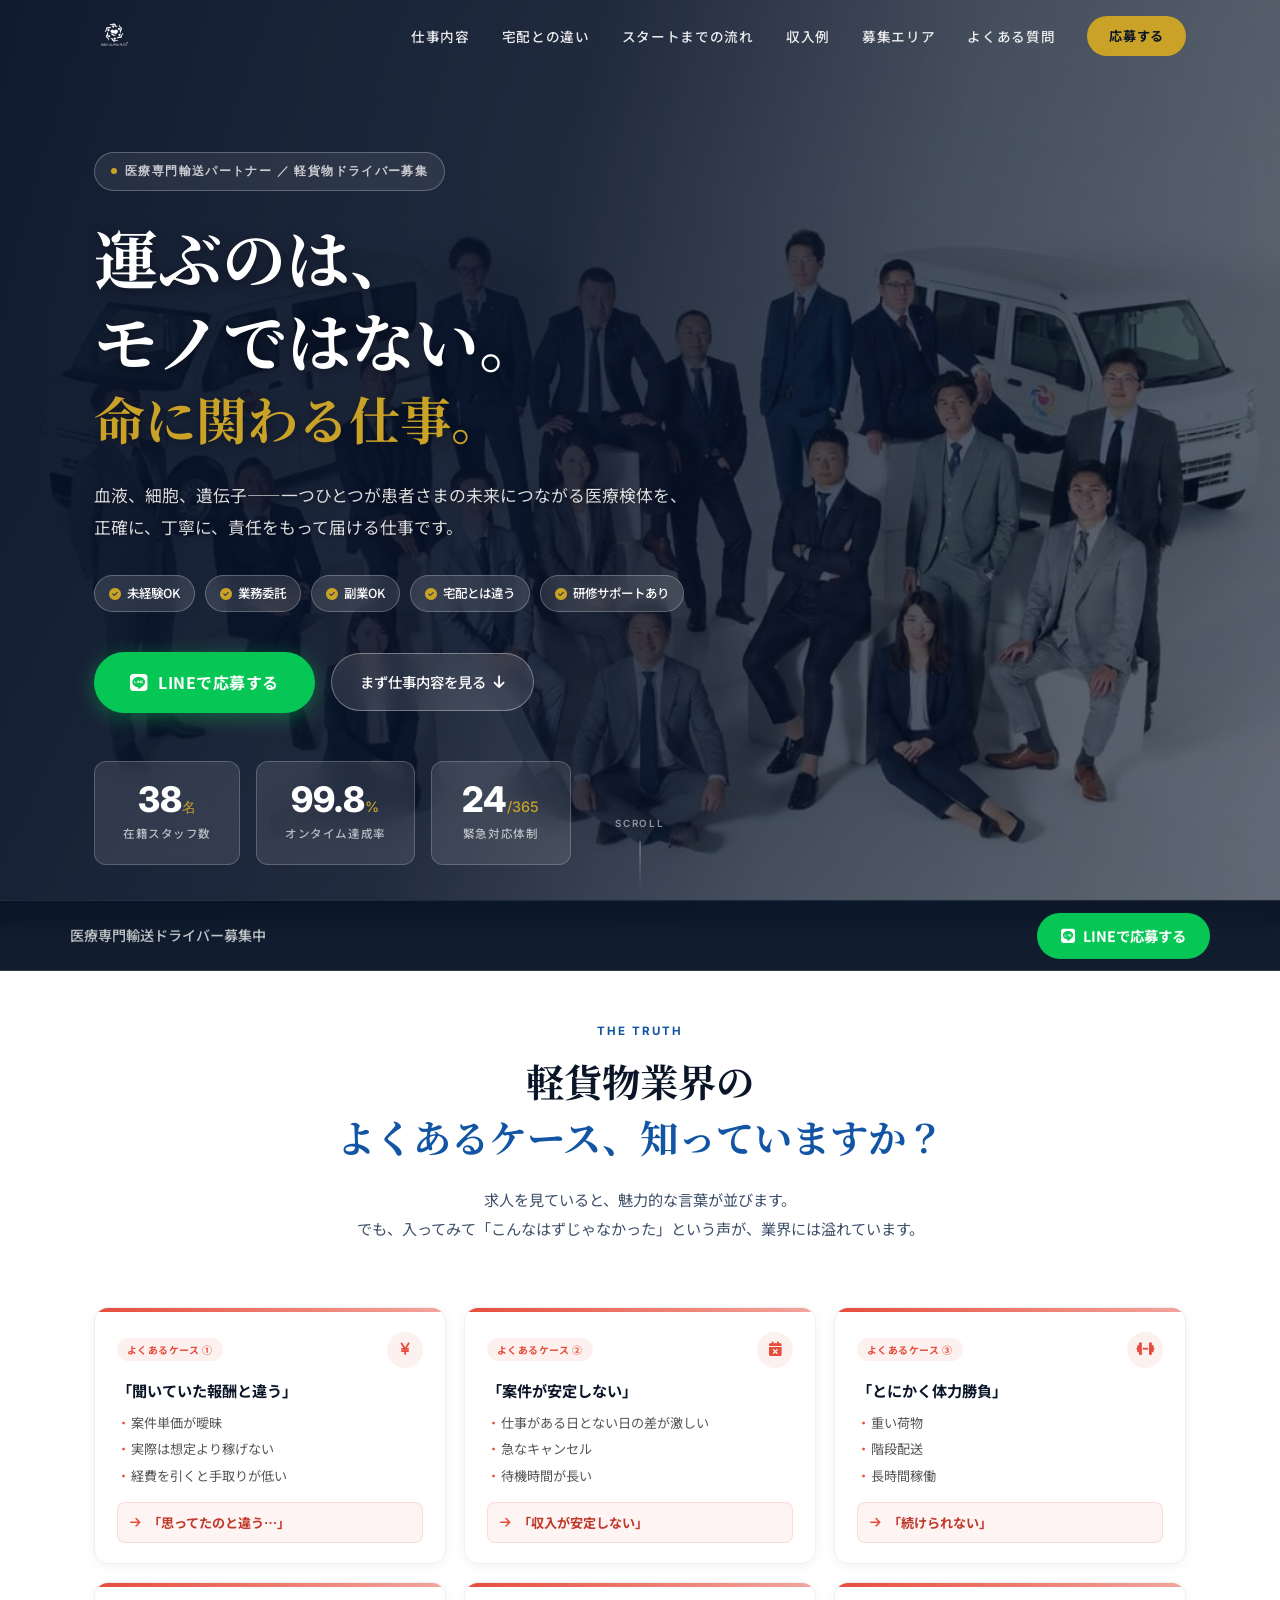
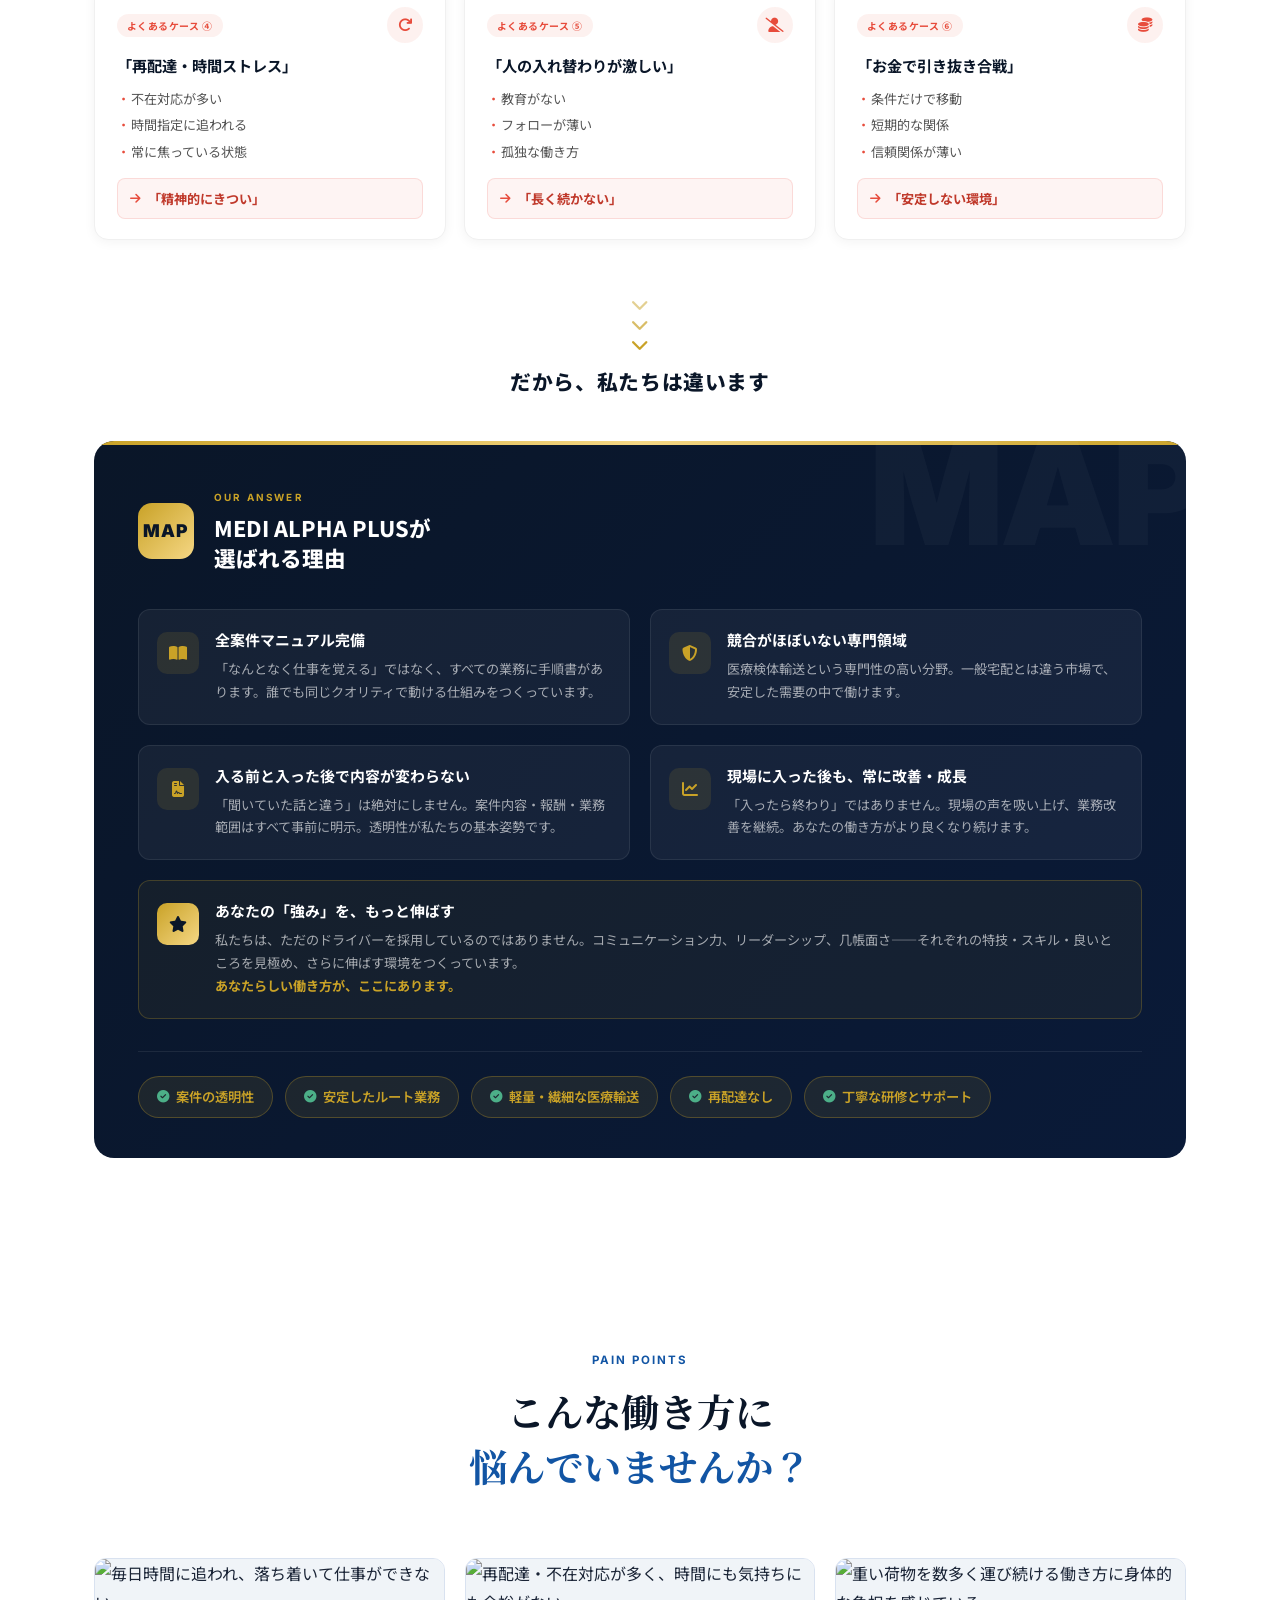
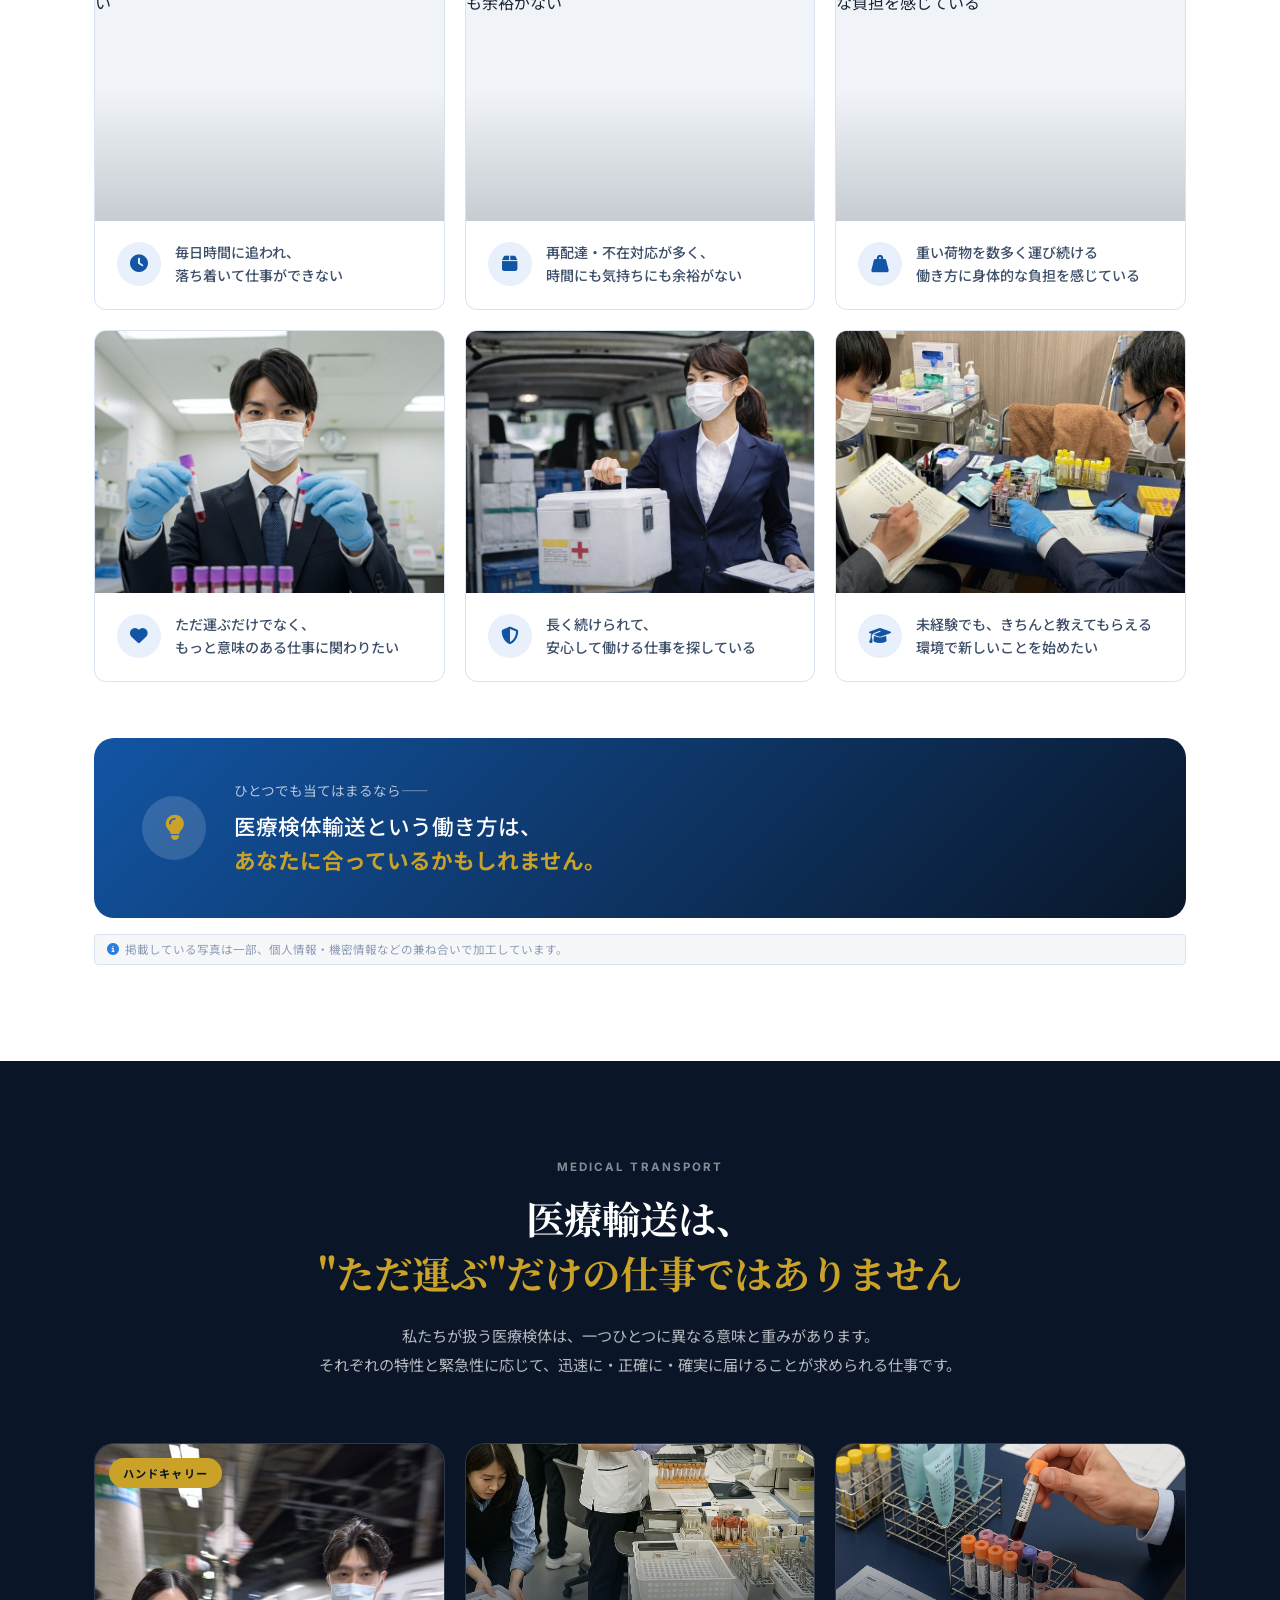
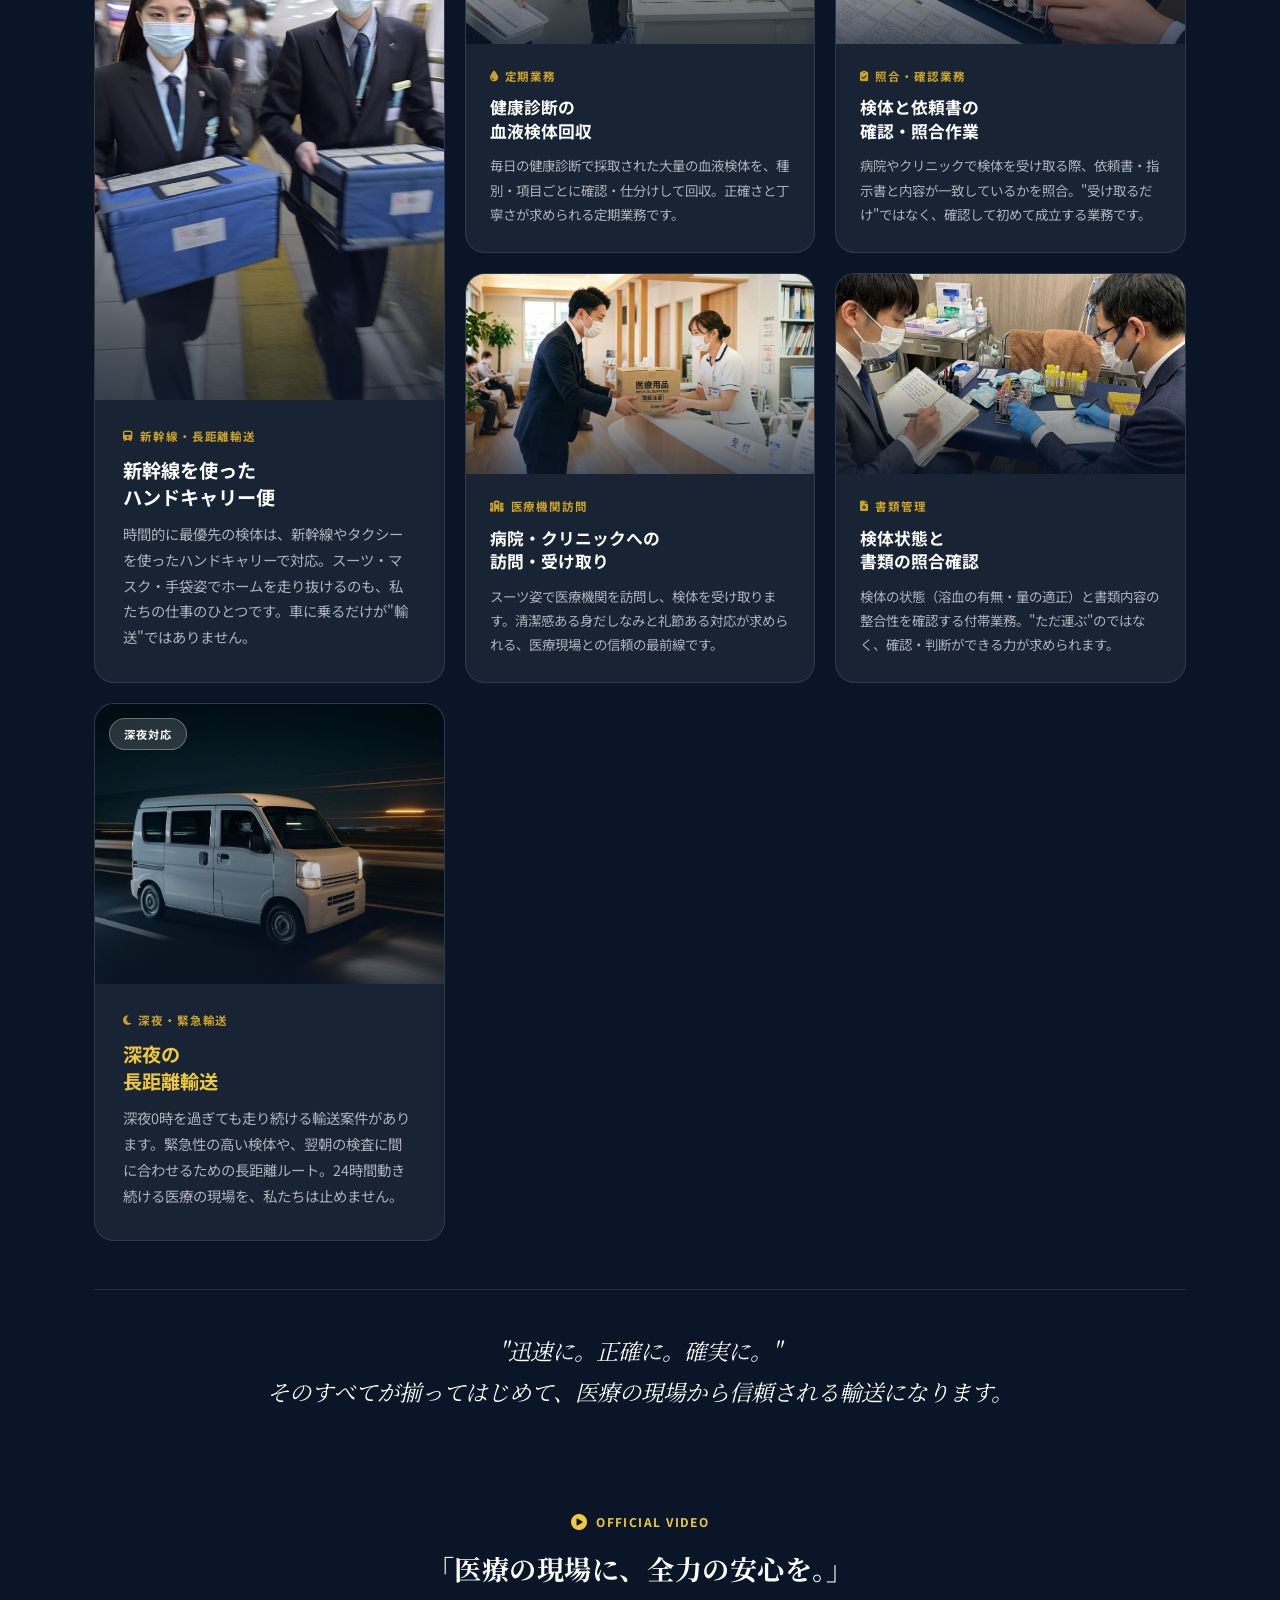
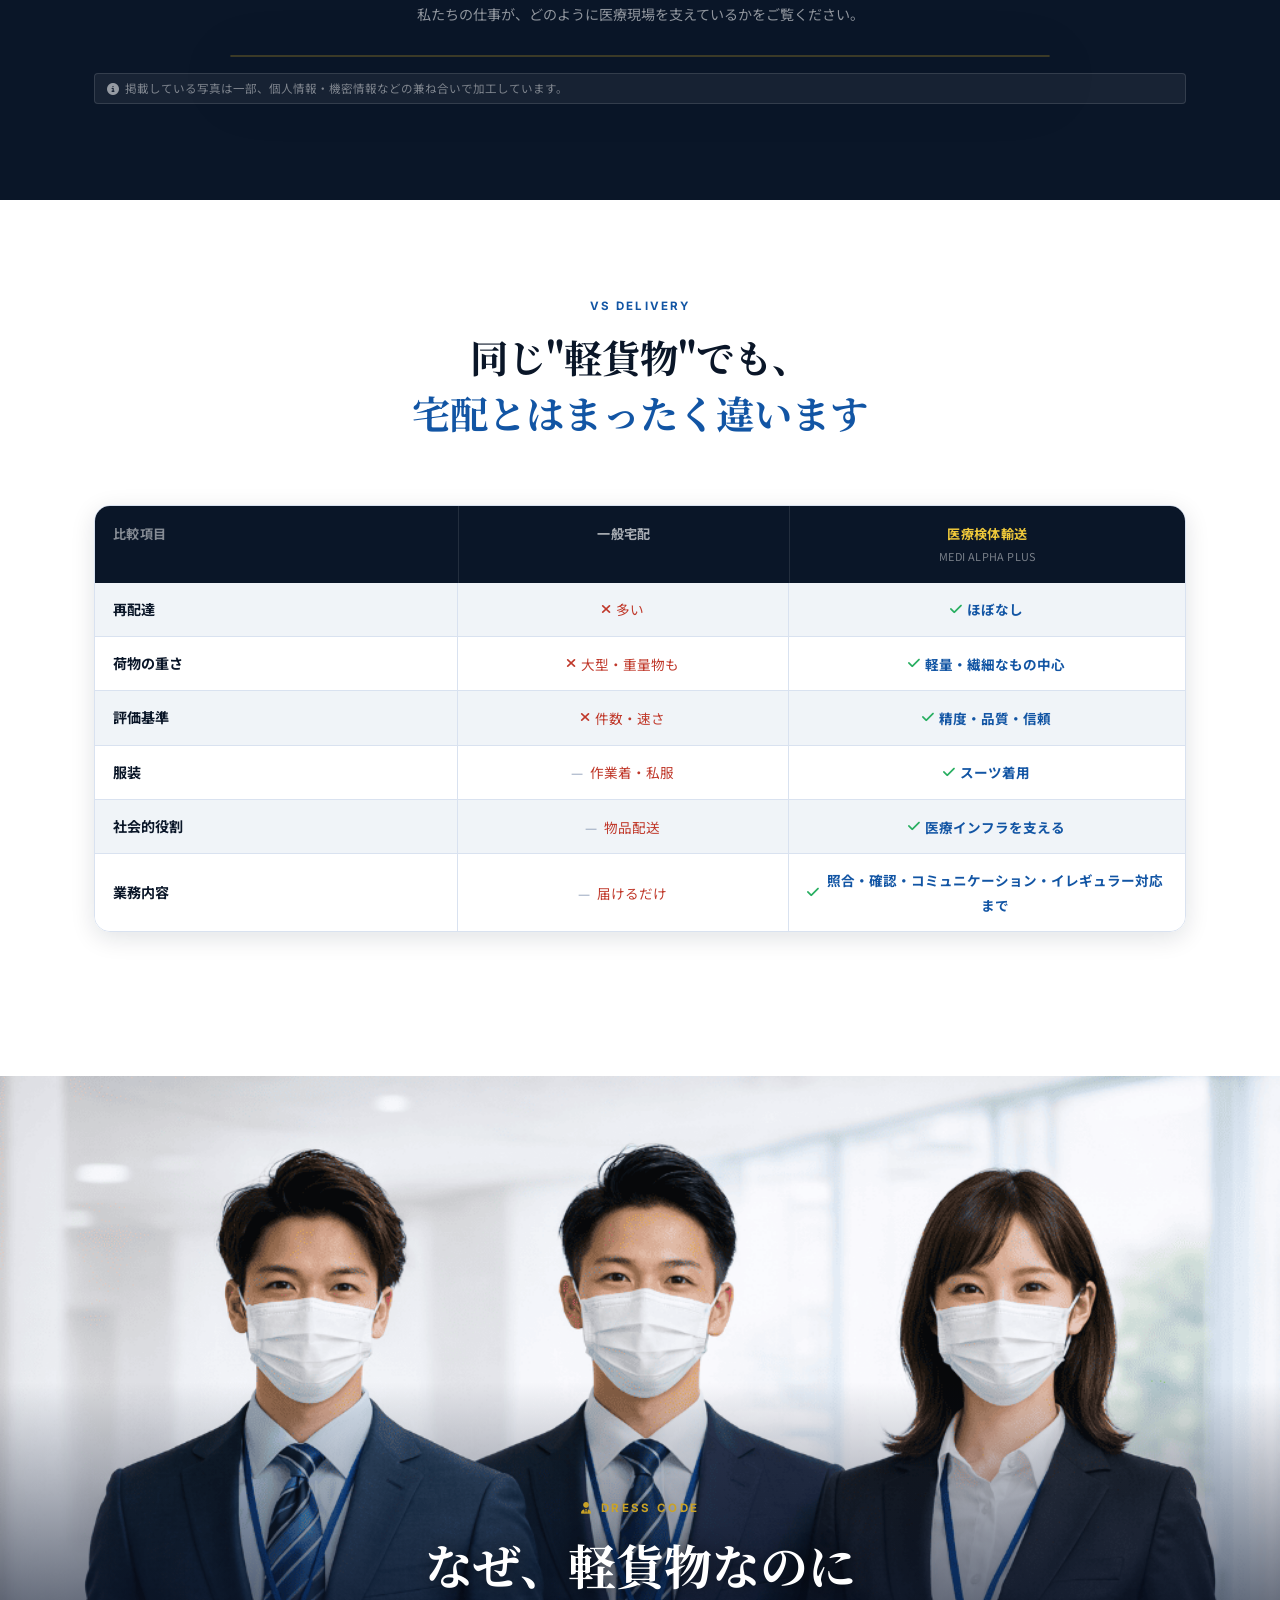
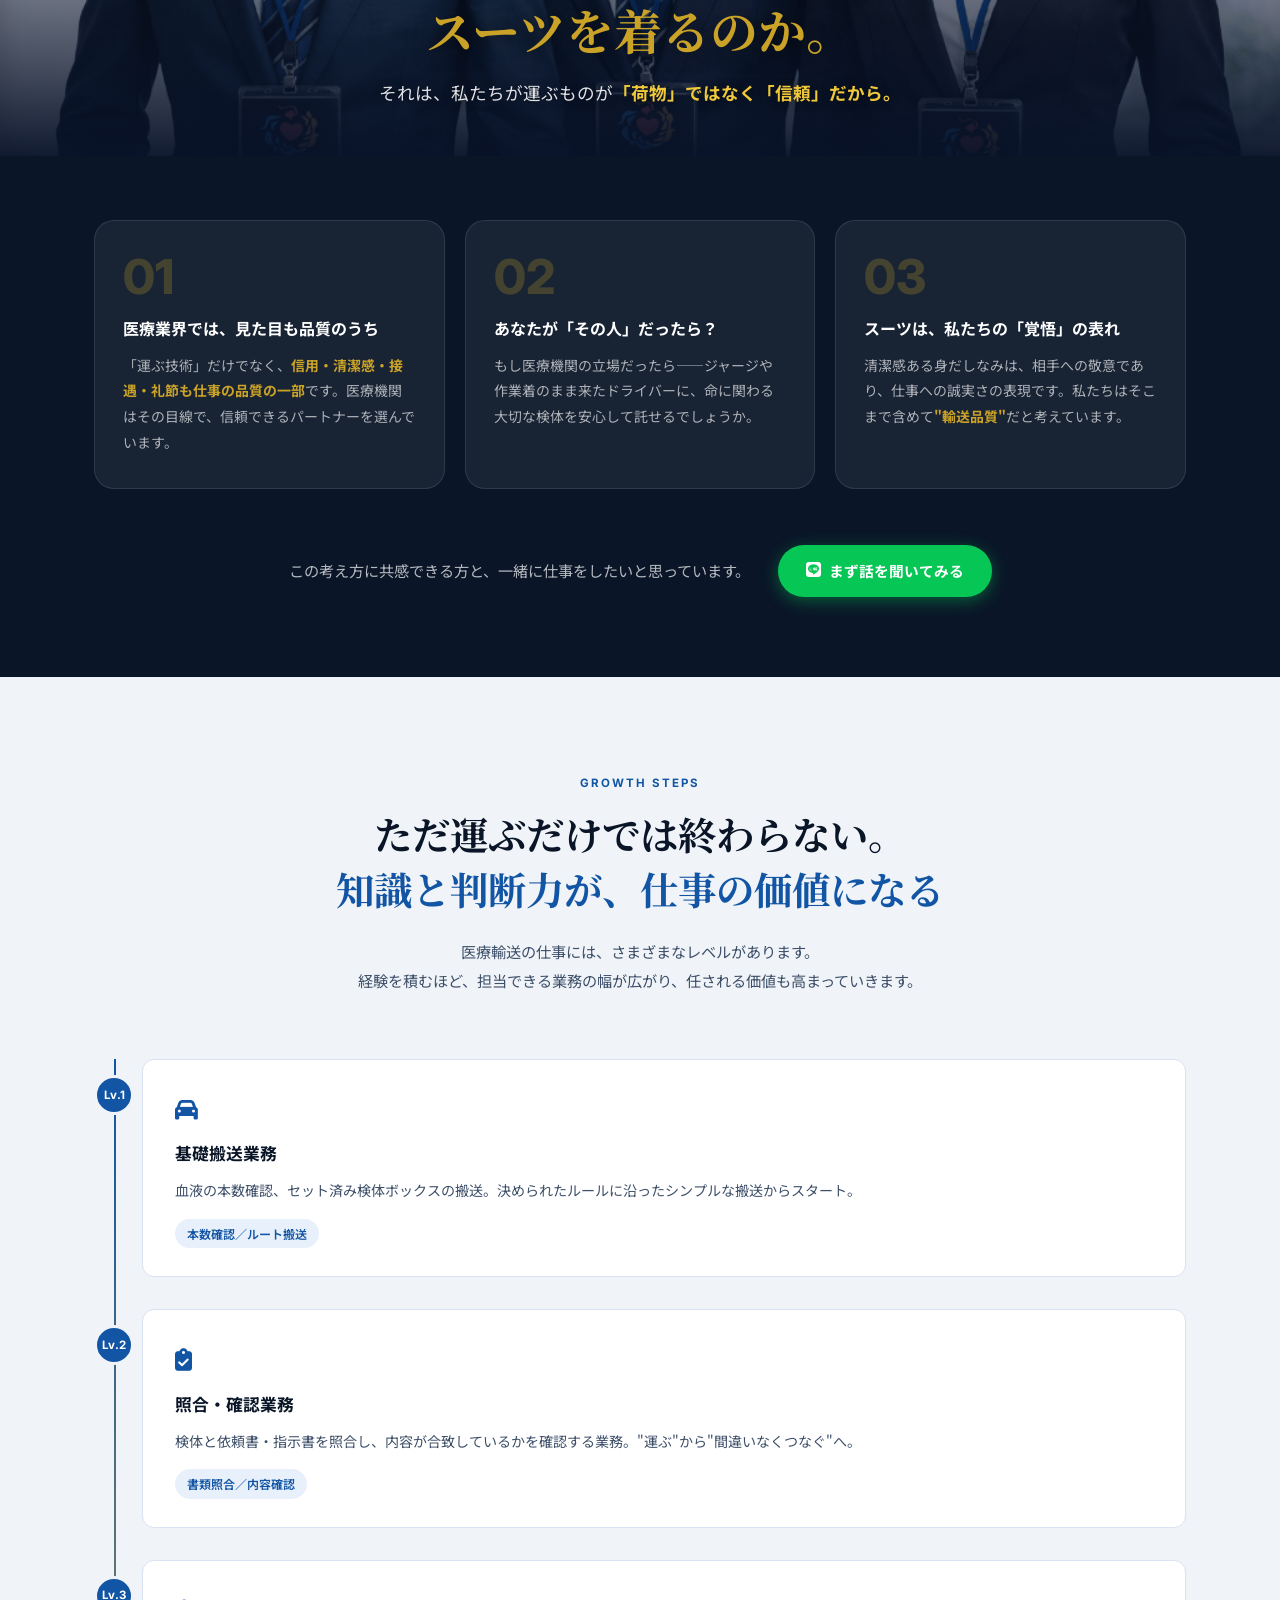
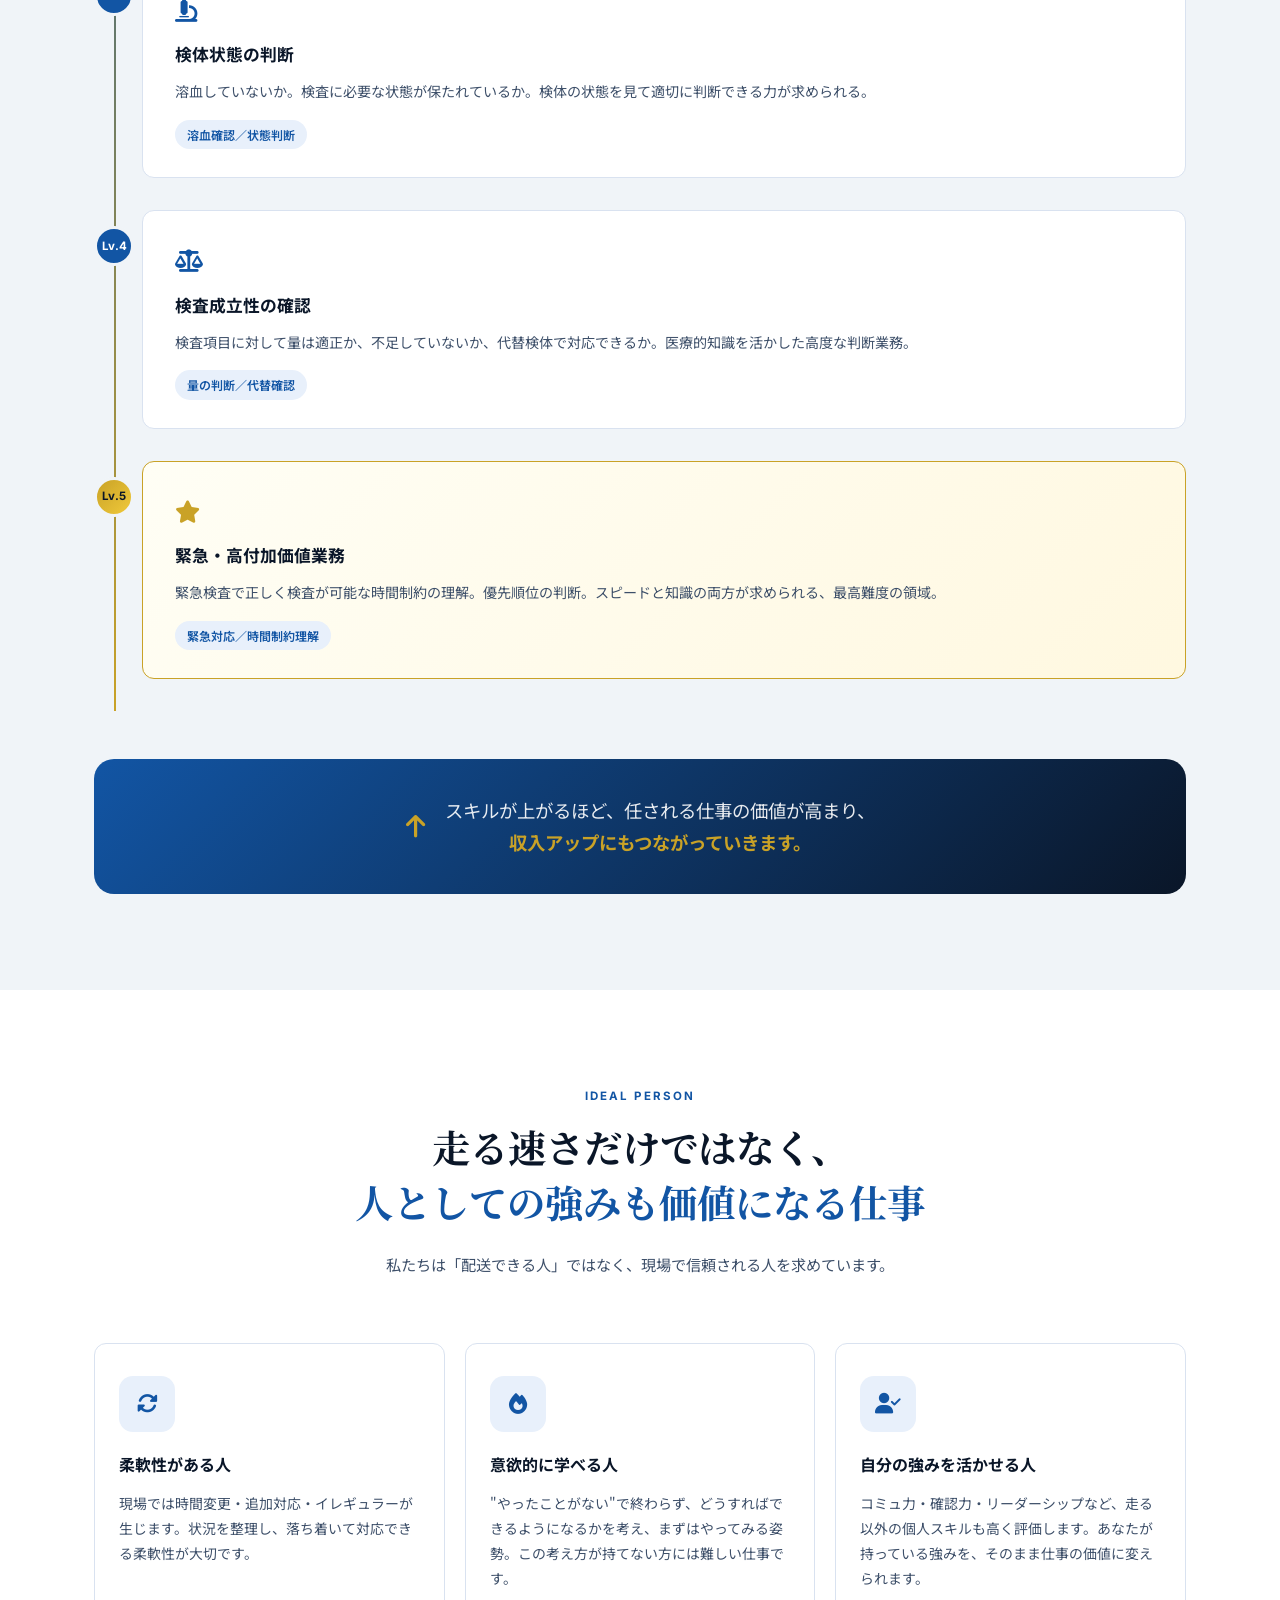
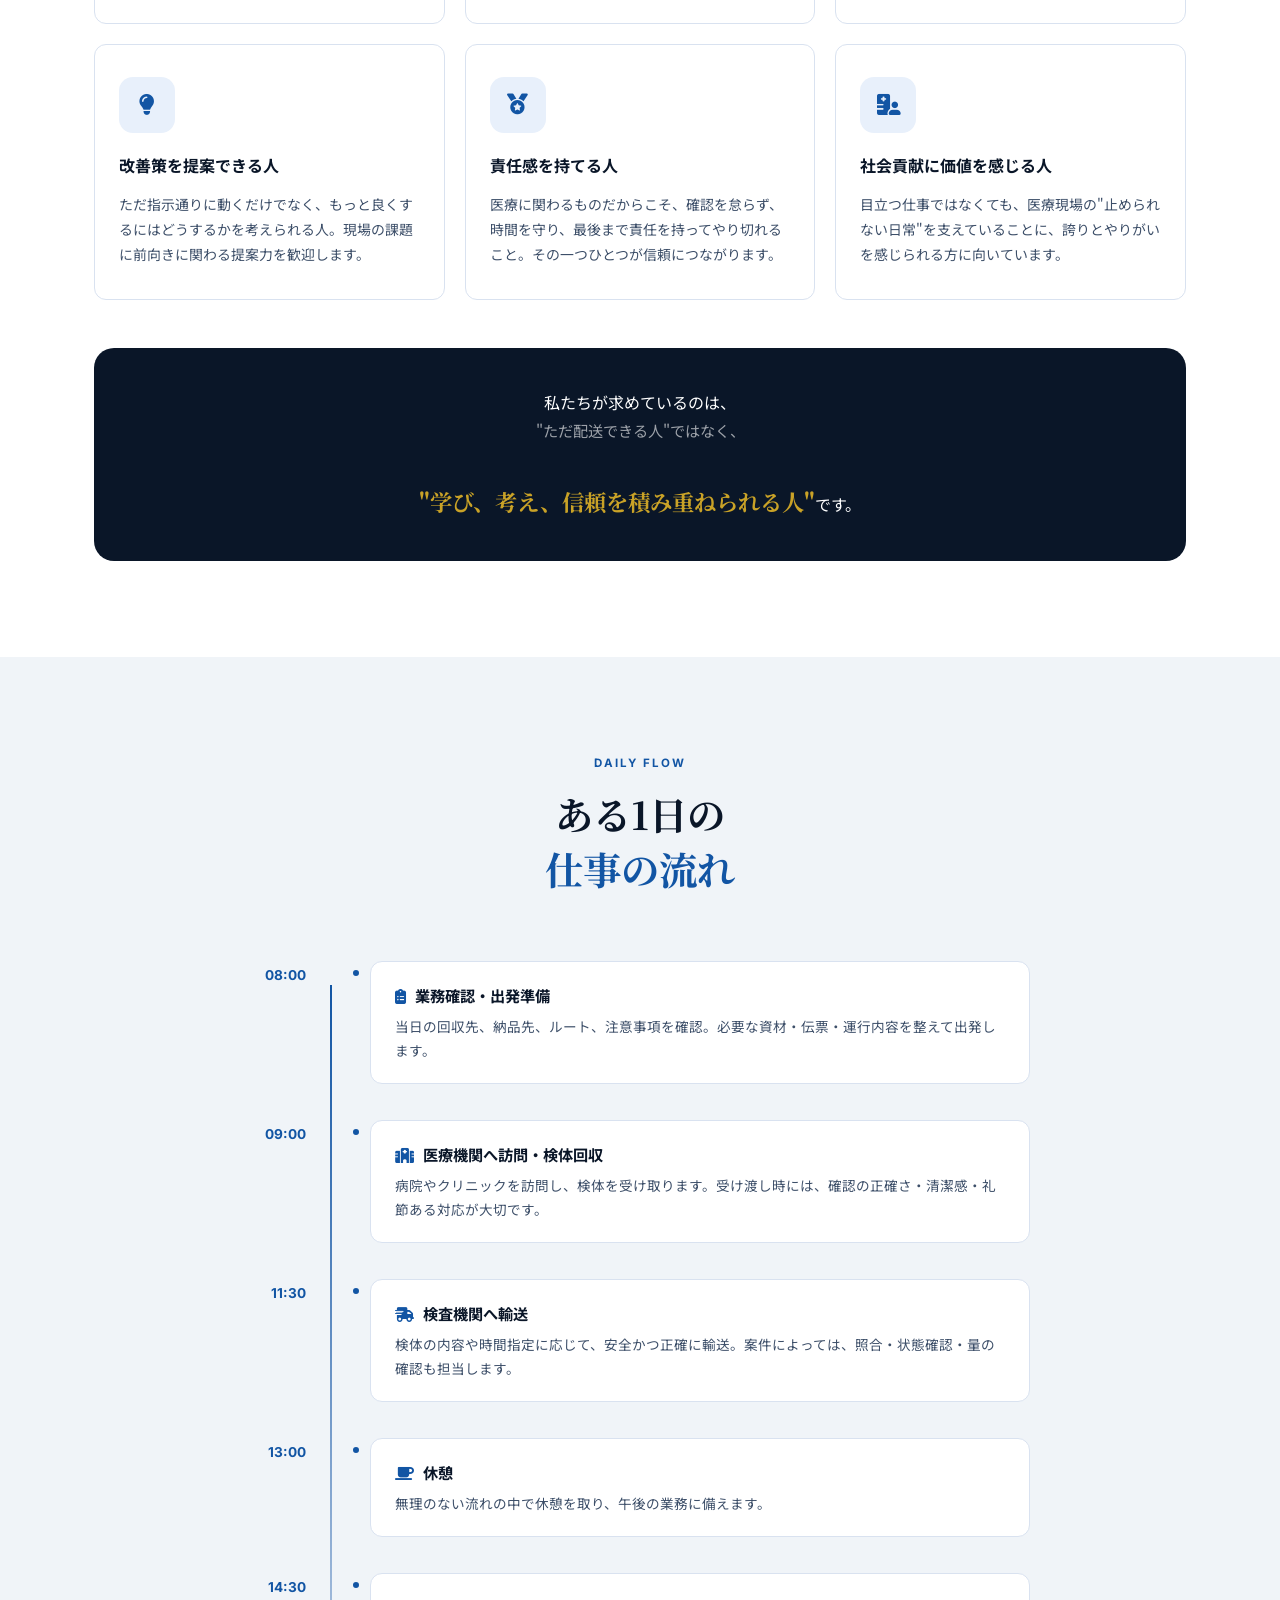
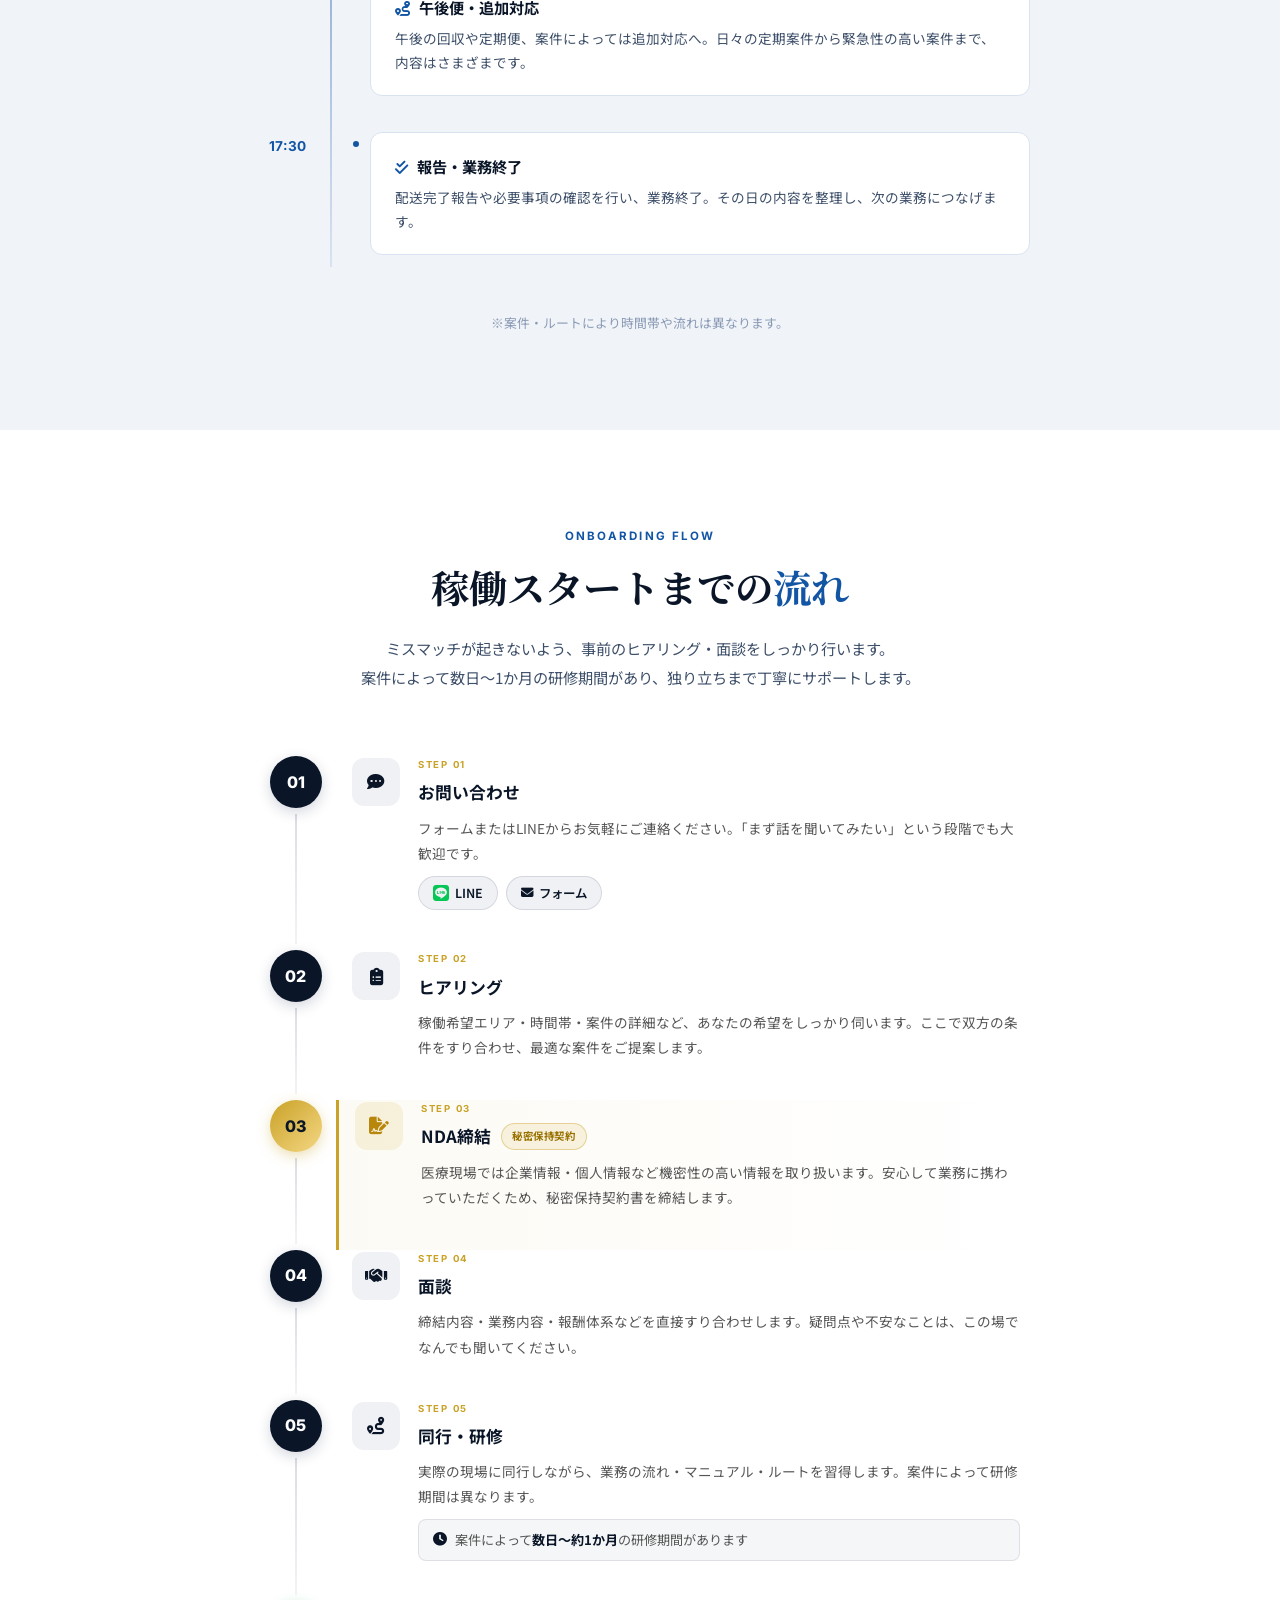
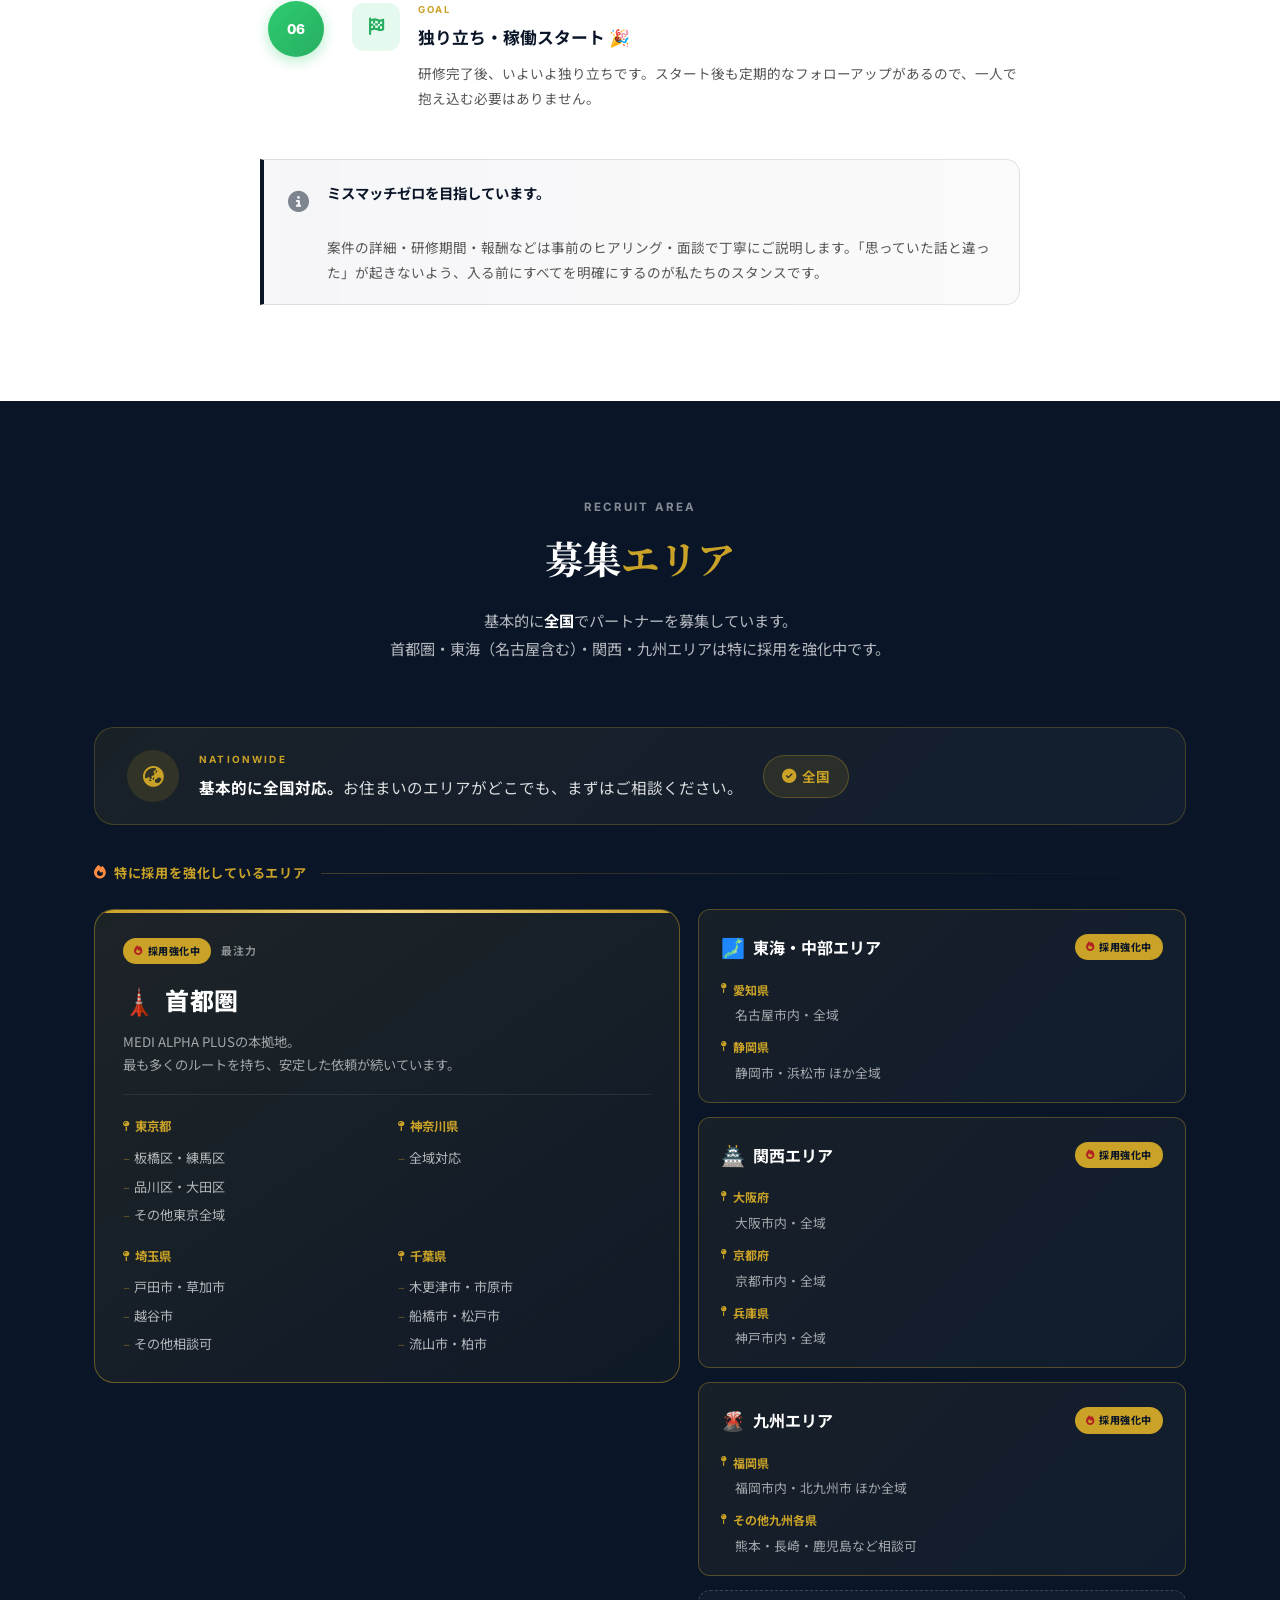
==== index.html @ 6ec6147c "Add files via upload" ====
<!DOCTYPE html>
<html lang="ja">
<head>
  <!-- Google tag (gtag.js) -->
  <script async src="https://www.googletagmanager.com/gtag/js?id=AW-16540234234"></script>
  <script>
    window.dataLayer = window.dataLayer || [];
    function gtag(){dataLayer.push(arguments);}
    gtag('js', new Date());
    gtag('config', 'AW-16540234234');
  </script>

  <meta charset="UTF-8">
  <meta name="viewport" content="width=device-width, initial-scale=1.0">
  <meta name="description" content="MEDI ALPHA PLUS 採用特設ページ｜軽貨物ドライバー（医療検体輸送）募集。宅配とは違う、清潔感・正確性・専門性が評価される仕事。未経験OK。業務委託。東京・埼玉・千葉・神奈川。">
  <meta property="og:title" content="採用情報 | MEDI ALPHA PLUS｜医療専門輸送パートナー">
  <meta property="og:description" content="運ぶのは、モノではない。命に関わる仕事。医療検体輸送ドライバー募集。未経験OK・業務委託・副業OK">
  <meta property="og:image" content="images/hero-team.jpg">
  <title>採用情報 | MEDI ALPHA PLUS｜医療専門輸送パートナー</title>
  
  <!-- Google Fonts -->
  <link rel="preconnect" href="https://fonts.googleapis.com">
  <link rel="preconnect" href="https://fonts.gstatic.com" crossorigin>
  <link href="https://fonts.googleapis.com/css2?family=Noto+Sans+JP:wght@300;400;500;600;700;900&family=Noto+Serif+JP:wght@400;600;700&family=Inter:wght@300;400;500;600;700;800&display=swap" rel="stylesheet">
  
  <!-- Font Awesome -->
  <link rel="stylesheet" href="https://cdn.jsdelivr.net/npm/@fortawesome/fontawesome-free@6.4.0/css/all.min.css">
  
  <link rel="stylesheet" href="css/style.css">
</head>
<body>

  <!-- =============================
    HEADER
  ============================= -->
  <header class="site-header" id="site-header">
    <div class="header-inner">
      <a href="#" class="header-logo">
        <img src="images/logo.png" alt="MEDI ALPHA PLUS" class="logo-img">
      </a>
      <nav class="header-nav">
        <a href="#about-job">仕事内容</a>
        <a href="#difference">宅配との違い</a>
        <a href="#onboarding">スタートまでの流れ</a>
        <a href="#income">収入例</a>
        <a href="#area">募集エリア</a>
        <a href="#faq">よくある質問</a>
        <a href="#cta" class="btn-header-cta">応募する</a>
      </nav>
      <button class="hamburger" id="hamburger" aria-label="メニュー">
        <span></span><span></span><span></span>
      </button>
    </div>
  </header>

  <!-- Mobile Nav -->
  <div class="mobile-nav" id="mobile-nav">
    <button class="mobile-nav-close" id="mobile-nav-close">✕</button>
    <nav>
      <a href="#about-job" class="mobile-nav-link">仕事内容</a>
      <a href="#difference" class="mobile-nav-link">宅配との違い</a>
      <a href="#onboarding" class="mobile-nav-link">スタートまでの流れ</a>
      <a href="#income" class="mobile-nav-link">収入例</a>
      <a href="#area" class="mobile-nav-link">募集エリア</a>
      <a href="#faq" class="mobile-nav-link">よくある質問</a>
      <a href="#cta" class="mobile-nav-link highlight">今すぐ応募する</a>
    </nav>
  </div>
  <div class="mobile-nav-overlay" id="mobile-nav-overlay"></div>


  <!-- =============================
    ① HERO SECTION
  ============================= -->
  <section class="hero" id="hero">
    <!-- 背景：集合写真 -->
    <div class="hero-bg">
      <div class="hero-bg-img" id="heroBgImg"></div>
      <!-- 左側を暗くして文字を見やすくするグラデーション -->
      <div class="hero-overlay-left"></div>
      <!-- 全体の暗度調整オーバーレイ -->
      <div class="hero-overlay-base"></div>
    </div>

    <div class="hero-content">
      <div class="hero-text">
        <div class="hero-label">
          <span class="label-dot"></span>
          医療専門輸送パートナー ／ 軽貨物ドライバー募集
        </div>
        
        <h1 class="hero-headline">
          <span class="headline-main">運ぶのは、</span>
          <span class="headline-main">モノではない。</span>
          <span class="headline-accent">命に関わる仕事。</span>
        </h1>
        
        <p class="hero-sub">
          血液、細胞、遺伝子——一つひとつが患者さまの未来につながる医療検体を、<br class="pc-br">
          正確に、丁寧に、責任をもって届ける仕事です。
        </p>

        <div class="hero-tags">
          <span class="tag"><i class="fas fa-check-circle"></i> 未経験OK</span>
          <span class="tag"><i class="fas fa-check-circle"></i> 業務委託</span>
          <span class="tag"><i class="fas fa-check-circle"></i> 副業OK</span>
          <span class="tag"><i class="fas fa-check-circle"></i> 宅配とは違う</span>
          <span class="tag"><i class="fas fa-check-circle"></i> 研修サポートあり</span>
        </div>

        <div class="hero-cta-group">
          <a href="#cta" class="btn-hero-primary">
            <i class="fab fa-line"></i>
            LINEで応募する
          </a>
          <a href="#about-job" class="btn-hero-secondary">
            まず仕事内容を見る
            <i class="fas fa-arrow-down"></i>
          </a>
        </div>
      </div>

      <div class="hero-stats">
        <div class="stat-card">
          <div class="stat-num">38<span>名</span></div>
          <div class="stat-label">在籍スタッフ数</div>
        </div>
        <div class="stat-card">
          <div class="stat-num">99.8<span>%</span></div>
          <div class="stat-label">オンタイム達成率</div>
        </div>
        <div class="stat-card">
          <div class="stat-num">24h<span>/365</span></div>
          <div class="stat-label">緊急対応体制</div>
        </div>
      </div>
    </div>

    <div class="hero-scroll-hint">
      <span>SCROLL</span>
      <div class="scroll-line"></div>
    </div>
  </section>


  <!-- =============================
    ① - B  業界の闇 → MEDI ALPHA PLUS の違い
  ============================= -->
  <section class="industry-truth section-pad" id="industry-truth">
    <div class="container">

      <!-- セクションヘッダー -->
      <div class="section-header">
        <p class="section-label">THE TRUTH</p>
        <h2 class="section-title">軽貨物業界の<br><span class="accent">よくあるケース、知っていますか？</span></h2>
        <p class="section-desc">求人を見ていると、魅力的な言葉が並びます。<br>でも、入ってみて「こんなはずじゃなかった」という声が、業界には溢れています。</p>
      </div>

      <!-- ❌ 6ケース グリッド -->
      <div class="truth-grid">

        <div class="truth-card">
          <div class="truth-card-top">
            <span class="truth-no">よくあるケース ①</span>
            <div class="truth-icon-wrap"><i class="fas fa-yen-sign"></i></div>
          </div>
          <h3 class="truth-title">「聞いていた報酬と違う」</h3>
          <ul class="truth-list">
            <li>案件単価が曖昧</li>
            <li>実際は想定より稼げない</li>
            <li>経費を引くと手取りが低い</li>
          </ul>
          <div class="truth-result">
            <i class="fas fa-arrow-right"></i>
            <span>「思ってたのと違う…」</span>
          </div>
        </div>

        <div class="truth-card">
          <div class="truth-card-top">
            <span class="truth-no">よくあるケース ②</span>
            <div class="truth-icon-wrap"><i class="fas fa-calendar-times"></i></div>
          </div>
          <h3 class="truth-title">「案件が安定しない」</h3>
          <ul class="truth-list">
            <li>仕事がある日とない日の差が激しい</li>
            <li>急なキャンセル</li>
            <li>待機時間が長い</li>
          </ul>
          <div class="truth-result">
            <i class="fas fa-arrow-right"></i>
            <span>「収入が安定しない」</span>
          </div>
        </div>

        <div class="truth-card">
          <div class="truth-card-top">
            <span class="truth-no">よくあるケース ③</span>
            <div class="truth-icon-wrap"><i class="fas fa-dumbbell"></i></div>
          </div>
          <h3 class="truth-title">「とにかく体力勝負」</h3>
          <ul class="truth-list">
            <li>重い荷物</li>
            <li>階段配送</li>
            <li>長時間稼働</li>
          </ul>
          <div class="truth-result">
            <i class="fas fa-arrow-right"></i>
            <span>「続けられない」</span>
          </div>
        </div>

        <div class="truth-card">
          <div class="truth-card-top">
            <span class="truth-no">よくあるケース ④</span>
            <div class="truth-icon-wrap"><i class="fas fa-redo"></i></div>
          </div>
          <h3 class="truth-title">「再配達・時間ストレス」</h3>
          <ul class="truth-list">
            <li>不在対応が多い</li>
            <li>時間指定に追われる</li>
            <li>常に焦っている状態</li>
          </ul>
          <div class="truth-result">
            <i class="fas fa-arrow-right"></i>
            <span>「精神的にきつい」</span>
          </div>
        </div>

        <div class="truth-card">
          <div class="truth-card-top">
            <span class="truth-no">よくあるケース ⑤</span>
            <div class="truth-icon-wrap"><i class="fas fa-user-slash"></i></div>
          </div>
          <h3 class="truth-title">「人の入れ替わりが激しい」</h3>
          <ul class="truth-list">
            <li>教育がない</li>
            <li>フォローが薄い</li>
            <li>孤独な働き方</li>
          </ul>
          <div class="truth-result">
            <i class="fas fa-arrow-right"></i>
            <span>「長く続かない」</span>
          </div>
        </div>

        <div class="truth-card">
          <div class="truth-card-top">
            <span class="truth-no">よくあるケース ⑥</span>
            <div class="truth-icon-wrap"><i class="fas fa-coins"></i></div>
          </div>
          <h3 class="truth-title">「お金で引き抜き合戦」</h3>
          <ul class="truth-list">
            <li>条件だけで移動</li>
            <li>短期的な関係</li>
            <li>信頼関係が薄い</li>
          </ul>
          <div class="truth-result">
            <i class="fas fa-arrow-right"></i>
            <span>「安定しない環境」</span>
          </div>
        </div>

      </div><!-- /.truth-grid -->

      <!-- 🔥 切り返し → MEDI ALPHA PLUS の答え -->
      <div class="truth-pivot">
        <div class="truth-pivot-arrow">
          <i class="fas fa-chevron-down"></i>
          <i class="fas fa-chevron-down"></i>
          <i class="fas fa-chevron-down"></i>
        </div>
        <p class="truth-pivot-lead">だから、私たちは違います</p>
      </div>

      <!-- ✅ MEDI ALPHA PLUS の答え（大バナー） -->
      <div class="truth-answer">
        <div class="truth-answer-header">
          <div class="truth-answer-logo-mark">MAP</div>
          <div>
            <p class="truth-answer-label">OUR ANSWER</p>
            <h3 class="truth-answer-title">MEDI ALPHA PLUSが<br>選ばれる理由</h3>
          </div>
        </div>

        <div class="truth-answer-grid">

          <div class="truth-answer-item">
            <div class="truth-answer-icon"><i class="fas fa-book-open"></i></div>
            <div class="truth-answer-body">
              <div class="truth-answer-item-title">全案件マニュアル完備</div>
              <p class="truth-answer-item-desc">「なんとなく仕事を覚える」ではなく、すべての業務に手順書があります。誰でも同じクオリティで動ける仕組みをつくっています。</p>
            </div>
          </div>

          <div class="truth-answer-item">
            <div class="truth-answer-icon"><i class="fas fa-shield-alt"></i></div>
            <div class="truth-answer-body">
              <div class="truth-answer-item-title">競合がほぼいない専門領域</div>
              <p class="truth-answer-item-desc">医療検体輸送という専門性の高い分野。一般宅配とは違う市場で、安定した需要の中で働けます。</p>
            </div>
          </div>

          <div class="truth-answer-item">
            <div class="truth-answer-icon"><i class="fas fa-file-contract"></i></div>
            <div class="truth-answer-body">
              <div class="truth-answer-item-title">入る前と入った後で内容が変わらない</div>
              <p class="truth-answer-item-desc">「聞いていた話と違う」は絶対にしません。案件内容・報酬・業務範囲はすべて事前に明示。透明性が私たちの基本姿勢です。</p>
            </div>
          </div>

          <div class="truth-answer-item">
            <div class="truth-answer-icon"><i class="fas fa-chart-line"></i></div>
            <div class="truth-answer-body">
              <div class="truth-answer-item-title">現場に入った後も、常に改善・成長</div>
              <p class="truth-answer-item-desc">「入ったら終わり」ではありません。現場の声を吸い上げ、業務改善を継続。あなたの働き方がより良くなり続けます。</p>
            </div>
          </div>

          <div class="truth-answer-item truth-answer-item--full">
            <div class="truth-answer-icon truth-answer-icon--gold"><i class="fas fa-star"></i></div>
            <div class="truth-answer-body">
              <div class="truth-answer-item-title">あなたの「強み」を、もっと伸ばす</div>
              <p class="truth-answer-item-desc">私たちは、ただのドライバーを採用しているのではありません。コミュニケーション力、リーダーシップ、几帳面さ——それぞれの特技・スキル・良いところを見極め、さらに伸ばす環境をつくっています。<br><strong>あなたらしい働き方が、ここにあります。</strong></p>
            </div>
          </div>

        </div><!-- /.truth-answer-grid -->

        <!-- 5つの確約 -->
        <div class="truth-pledges">
          <div class="truth-pledge-item">
            <i class="fas fa-check-circle"></i>
            <span>案件の透明性</span>
          </div>
          <div class="truth-pledge-item">
            <i class="fas fa-check-circle"></i>
            <span>安定したルート業務</span>
          </div>
          <div class="truth-pledge-item">
            <i class="fas fa-check-circle"></i>
            <span>軽量・繊細な医療輸送</span>
          </div>
          <div class="truth-pledge-item">
            <i class="fas fa-check-circle"></i>
            <span>再配達なし</span>
          </div>
          <div class="truth-pledge-item">
            <i class="fas fa-check-circle"></i>
            <span>丁寧な研修とサポート</span>
          </div>
        </div>

      </div><!-- /.truth-answer -->

    </div>
  </section>


  <!-- =============================
    ② 共感セクション
  ============================= -->
  <section class="empathy section-pad" id="empathy">
    <div class="container">
      <div class="section-header">
        <p class="section-label">PAIN POINTS</p>
        <h2 class="section-title">こんな働き方に<br><span class="accent">悩んでいませんか？</span></h2>
      </div>

      <div class="empathy-grid">

        <!-- ① 毎日時間に追われ、落ち着いて仕事ができない
             → 車内で書類を見て頭を抱えるドライバー -->
        <div class="empathy-card">
          <div class="empathy-img-wrap">
            <img src="images/sub1.jpg" alt="毎日時間に追われ、落ち着いて仕事ができない" loading="lazy">
            <div class="empathy-img-overlay"></div>
          </div>
          <div class="empathy-card-body">
            <div class="empathy-icon"><i class="fas fa-clock"></i></div>
            <p>毎日時間に追われ、<br>落ち着いて仕事ができない</p>
          </div>
        </div>

        <!-- ② 再配達・不在対応が多く、余裕がない
             → 玄関でドアをノック・不在通知を見るドライバー -->
        <div class="empathy-card">
          <div class="empathy-img-wrap">
            <img src="images/sub2.jpg" alt="再配達・不在対応が多く、時間にも気持ちにも余裕がない" loading="lazy">
            <div class="empathy-img-overlay"></div>
          </div>
          <div class="empathy-card-body">
            <div class="empathy-icon"><i class="fas fa-box"></i></div>
            <p>再配達・不在対応が多く、<br>時間にも気持ちにも余裕がない</p>
          </div>
        </div>

        <!-- ③ 重い荷物を数多く運び続ける身体的な負担
             → 荷台で重い段ボールを抱えて腰を痛めるドライバー -->
        <div class="empathy-card">
          <div class="empathy-img-wrap">
            <img src="images/sub3.jpg" alt="重い荷物を数多く運び続ける働き方に身体的な負担を感じている" loading="lazy">
            <div class="empathy-img-overlay"></div>
          </div>
          <div class="empathy-card-body">
            <div class="empathy-icon"><i class="fas fa-weight-hanging"></i></div>
            <p>重い荷物を数多く運び続ける<br>働き方に身体的な負担を感じている</p>
          </div>
        </div>

        <!-- ④ ただ運ぶだけでなく、もっと意味のある仕事に関わりたい
             → スーツ＋手袋で採血管を持つ医療専門輸送スタッフ -->
        <div class="empathy-card">
          <div class="empathy-img-wrap">
            <img src="images/empathy-5-suit.jpg" alt="ただ運ぶだけでなく、もっと意味のある仕事に関わりたい" loading="lazy">
            <div class="empathy-img-overlay"></div>
          </div>
          <div class="empathy-card-body">
            <div class="empathy-icon"><i class="fas fa-heart"></i></div>
            <p>ただ運ぶだけでなく、<br>もっと意味のある仕事に関わりたい</p>
          </div>
        </div>

        <!-- ⑤ 長く続けられて、安心して働ける仕事を探している
             → スーツ姿で保冷ボックスを持つ女性スタッフ -->
        <div class="empathy-card">
          <div class="empathy-img-wrap">
            <img src="images/empathy-5-longterm.jpg" alt="長く続けられて、安心して働ける仕事を探している" loading="lazy">
            <div class="empathy-img-overlay"></div>
          </div>
          <div class="empathy-card-body">
            <div class="empathy-icon"><i class="fas fa-shield-alt"></i></div>
            <p>長く続けられて、<br>安心して働ける仕事を探している</p>
          </div>
        </div>

        <!-- ⑥ 未経験でも、きちんと教えてもらえる環境で新しいことを始めたい
             → 2名で検体を照合しながらOJT研修 -->
        <div class="empathy-card">
          <div class="empathy-img-wrap">
            <img src="images/empathy-6-training.jpg" alt="未経験でも、きちんと教えてもらえる環境で新しいことを始めたい" loading="lazy">
            <div class="empathy-img-overlay"></div>
          </div>
          <div class="empathy-card-body">
            <div class="empathy-icon"><i class="fas fa-graduation-cap"></i></div>
            <p>未経験でも、きちんと教えてもらえる<br>環境で新しいことを始めたい</p>
          </div>
        </div>

      </div>

      <div class="empathy-answer">
        <div class="answer-inner">
          <div class="answer-icon"><i class="fas fa-lightbulb"></i></div>
          <div class="answer-text">
            <p class="answer-lead">ひとつでも当てはまるなら——</p>
            <p class="answer-main">医療検体輸送という働き方は、<br><strong>あなたに合っているかもしれません。</strong></p>
          </div>
        </div>
      </div>

      <p class="photo-disclaimer"><i class="fas fa-info-circle"></i> 掲載している写真は一部、個人情報・機密情報などの兼ね合いで加工しています。</p>
    </div>
  </section>


  <!-- =============================
    ③ 医療輸送の価値（仕事内容）
  ============================= -->
  <section class="medical-value section-pad bg-navy" id="about-job">
    <div class="container">
      <div class="section-header light">
        <p class="section-label">MEDICAL TRANSPORT</p>
        <h2 class="section-title">医療輸送は、<br><span class="accent-gold">"ただ運ぶ"だけの仕事ではありません</span></h2>
        <p class="section-desc">私たちが扱う医療検体は、一つひとつに異なる意味と重みがあります。<br>それぞれの特性と緊急性に応じて、迅速に・正確に・確実に届けることが求められる仕事です。</p>
      </div>

      <!-- 仕事内容：大カード＋写真レイアウト -->
      <div class="job-scene-grid">

        <!-- 1. 新幹線ハンドキャリー便（大カード・左） -->
        <div class="job-scene-card job-scene-large">
          <div class="job-scene-img">
            <img src="images/job-shinkansen.jpg" alt="新幹線を使ったハンドキャリー便" loading="lazy">
            <div class="job-scene-badge urgent">ハンドキャリー</div>
          </div>
          <div class="job-scene-body">
            <div class="job-scene-tag"><i class="fas fa-train"></i> 新幹線・長距離輸送</div>
            <h3>新幹線を使った<br>ハンドキャリー便</h3>
            <p>時間的に最優先の検体は、新幹線やタクシーを使ったハンドキャリーで対応。スーツ・マスク・手袋姿でホームを走り抜けるのも、私たちの仕事のひとつです。車に乗るだけが"輸送"ではありません。</p>
          </div>
        </div>

        <!-- 2. 健康診断の血液検体回収（右上） -->
        <div class="job-scene-card">
          <div class="job-scene-img">
            <img src="images/job-lab-checkin.jpg" alt="健康診断の血液検体回収・仕分け" loading="lazy">
          </div>
          <div class="job-scene-body">
            <div class="job-scene-tag"><i class="fas fa-tint"></i> 定期業務</div>
            <h3>健康診断の<br>血液検体回収</h3>
            <p>毎日の健康診断で採取された大量の血液検体を、種別・項目ごとに確認・仕分けして回収。正確さと丁寧さが求められる定期業務です。</p>
          </div>
        </div>

        <!-- 3. 検体・依頼書の確認作業（右下） -->
        <div class="job-scene-card">
          <div class="job-scene-img">
            <img src="images/job-tube-verify.jpg" alt="病院・クリニックでの検体と依頼書の照合確認" loading="lazy">
          </div>
          <div class="job-scene-body">
            <div class="job-scene-tag"><i class="fas fa-clipboard-check"></i> 照合・確認業務</div>
            <h3>検体と依頼書の<br>確認・照合作業</h3>
            <p>病院やクリニックで検体を受け取る際、依頼書・指示書と内容が一致しているかを照合。"受け取るだけ"ではなく、確認して初めて成立する業務です。</p>
          </div>
        </div>

        <!-- 4. 病院への訪問（左下） -->
        <div class="job-scene-card">
          <div class="job-scene-img">
            <img src="images/job-clinic-delivery.jpg" alt="病院への訪問・検体受け取り" loading="lazy">
          </div>
          <div class="job-scene-body">
            <div class="job-scene-tag"><i class="fas fa-hospital"></i> 医療機関訪問</div>
            <h3>病院・クリニックへの<br>訪問・受け取り</h3>
            <p>スーツ姿で医療機関を訪問し、検体を受け取ります。清潔感ある身だしなみと礼節ある対応が求められる、医療現場との信頼の最前線です。</p>
          </div>
        </div>

        <!-- 5. 書類と検体の確認（中央下） -->
        <div class="job-scene-card">
          <div class="job-scene-img">
            <img src="images/job-check-tubes.jpg" alt="検体と書類の確認作業" loading="lazy">
          </div>
          <div class="job-scene-body">
            <div class="job-scene-tag"><i class="fas fa-file-medical"></i> 書類管理</div>
            <h3>検体状態と<br>書類の照合確認</h3>
            <p>検体の状態（溶血の有無・量の適正）と書類内容の整合性を確認する付帯業務。"ただ運ぶ"のではなく、確認・判断ができる力が求められます。</p>
          </div>
        </div>

        <!-- 6. 深夜の長距離輸送（大カード・右） -->
        <div class="job-scene-card job-scene-large job-scene-night">
          <div class="job-scene-img">
            <img src="images/job-night-drive.jpg" alt="深夜の長距離医療検体輸送" loading="lazy">
            <div class="job-scene-badge night">深夜対応</div>
          </div>
          <div class="job-scene-body">
            <div class="job-scene-tag"><i class="fas fa-moon"></i> 深夜・緊急輸送</div>
            <h3>深夜の<br>長距離輸送</h3>
            <p>深夜0時を過ぎても走り続ける輸送案件があります。緊急性の高い検体や、翌朝の検査に間に合わせるための長距離ルート。24時間動き続ける医療の現場を、私たちは止めません。</p>
          </div>
        </div>

      </div><!-- /.job-scene-grid -->

      <div class="value-message">
        <p>"迅速に。正確に。確実に。"<br>そのすべてが揃ってはじめて、医療の現場から信頼される輸送になります。</p>
      </div>

      <!-- コーポレート動画 -->
      <div class="corporate-video-block">
        <div class="corporate-video-label">
          <i class="fas fa-play-circle"></i>
          <span>OFFICIAL VIDEO</span>
        </div>
        <p class="corporate-video-title">「医療の現場に、全力の安心を。」</p>
        <p class="corporate-video-sub">私たちの仕事が、どのように医療現場を支えているかをご覧ください。</p>
        <div class="corporate-video-wrap">
          <img
            class="corporate-video-img"
            src="https://img.youtube.com/vi/ODCeUW3DBvU/maxresdefault.jpg"
            alt="医療の現場に、全力の安心を。Official Video - 緊急輸送"
            loading="lazy"
            onerror="this.src='https://img.youtube.com/vi/ODCeUW3DBvU/hqdefault.jpg'">
          <div class="corporate-video-overlay"></div>
          <a class="corporate-video-play" href="https://youtu.be/ODCeUW3DBvU?t=4" target="_blank" rel="noopener">
            <div class="corporate-video-play-btn">
              <i class="fab fa-youtube"></i>
            </div>
            <span>YouTubeで視聴する</span>
          </a>
        </div>
      </div>

      <p class="photo-disclaimer photo-disclaimer--light"><i class="fas fa-info-circle"></i> 掲載している写真は一部、個人情報・機密情報などの兼ね合いで加工しています。</p>
    </div>
  </section>


  <!-- =============================
    ④ 宅配との違い
  ============================= -->
  <section class="difference section-pad" id="difference">
    <div class="container">
      <div class="section-header">
        <p class="section-label">VS DELIVERY</p>
        <h2 class="section-title">同じ"軽貨物"でも、<br><span class="accent">宅配とはまったく違います</span></h2>
      </div>

      <!-- 比較カード（テーブル代替・レスポンシブ） -->
      <div class="diff-compare-wrap">
        <!-- ヘッダー行 -->
        <div class="diff-compare-head">
          <div class="diff-compare-head-item">比較項目</div>
          <div class="diff-compare-head-bad">一般宅配</div>
          <div class="diff-compare-head-good">医療検体輸送<br><small>MEDI ALPHA PLUS</small></div>
        </div>
        <!-- 各行 -->
        <div class="diff-compare-row">
          <div class="diff-compare-label">再配達</div>
          <div class="diff-compare-bad"><i class="fas fa-times"></i> 多い</div>
          <div class="diff-compare-good"><i class="fas fa-check"></i> ほぼなし</div>
        </div>
        <div class="diff-compare-row">
          <div class="diff-compare-label">荷物の重さ</div>
          <div class="diff-compare-bad"><i class="fas fa-times"></i> 大型・重量物も</div>
          <div class="diff-compare-good"><i class="fas fa-check"></i> 軽量・繊細なもの中心</div>
        </div>

        <div class="diff-compare-row">
          <div class="diff-compare-label">評価基準</div>
          <div class="diff-compare-bad"><i class="fas fa-times"></i> 件数・速さ</div>
          <div class="diff-compare-good"><i class="fas fa-check"></i> 精度・品質・信頼</div>
        </div>
        <div class="diff-compare-row">
          <div class="diff-compare-label">服装</div>
          <div class="diff-compare-bad"><span class="diff-neutral">—</span> 作業着・私服</div>
          <div class="diff-compare-good"><i class="fas fa-check"></i> スーツ着用</div>
        </div>
        <div class="diff-compare-row">
          <div class="diff-compare-label">社会的役割</div>
          <div class="diff-compare-bad"><span class="diff-neutral">—</span> 物品配送</div>
          <div class="diff-compare-good"><i class="fas fa-check"></i> 医療インフラを支える</div>
        </div>
        <div class="diff-compare-row">
          <div class="diff-compare-label">業務内容</div>
          <div class="diff-compare-bad"><span class="diff-neutral">—</span> 届けるだけ</div>
          <div class="diff-compare-good"><i class="fas fa-check"></i> 照合・確認・コミュニケーション・イレギュラー対応まで</div>
        </div>
      </div>

    </div>
  </section>

  <!-- =============================
    ④-2 なぜスーツを着るのか（独立セクション）
  ============================= -->
  <section class="suit-section" id="suit-reason">

    <!-- ── 上部：写真エリア ── -->
    <div class="suit-photo-area">
      <img src="images/MEDI_wear.png" alt="MEDI ALPHA PLUS スタッフ3名 スーツ・マスク着用" class="suit-photo-img">
      <!-- 写真下部にフェードをかけて下のコンテンツへ自然につなぐ -->
      <div class="suit-photo-fade"></div>
      <!-- 写真上に浮かぶキャッチコピー -->
      <div class="suit-photo-caption">
        <p class="suit-eyebrow"><i class="fas fa-user-tie"></i> DRESS CODE</p>
        <h2 class="suit-headline">
          なぜ、軽貨物なのに<br><span class="suit-accent">スーツを着るのか。</span>
        </h2>
        <p class="suit-lead">それは、私たちが運ぶものが<strong>「荷物」ではなく「信頼」だから。</strong></p>
      </div>
    </div>

    <!-- ── 下部：理由カードエリア ── -->
    <div class="suit-body bg-navy">
      <div class="container">
        <div class="suit-reasons-grid">

          <div class="suit-reason-card">
            <div class="suit-reason-num">01</div>
            <h4>医療業界では、見た目も品質のうち</h4>
            <p>「運ぶ技術」だけでなく、<strong>信用・清潔感・接遇・礼節も仕事の品質の一部</strong>です。医療機関はその目線で、信頼できるパートナーを選んでいます。</p>
          </div>

          <div class="suit-reason-card">
            <div class="suit-reason-num">02</div>
            <h4>あなたが「その人」だったら？</h4>
            <p>もし医療機関の立場だったら——ジャージや作業着のまま来たドライバーに、命に関わる大切な検体を安心して託せるでしょうか。</p>
          </div>

          <div class="suit-reason-card">
            <div class="suit-reason-num">03</div>
            <h4>スーツは、私たちの「覚悟」の表れ</h4>
            <p>清潔感ある身だしなみは、相手への敬意であり、仕事への誠実さの表現です。私たちはそこまで含めて<strong>"輸送品質"</strong>だと考えています。</p>
          </div>

        </div>

        <div class="suit-bottom-cta">
          <p>この考え方に共感できる方と、一緒に仕事をしたいと思っています。</p>
          <a href="#cta" class="btn-suit-cta">
            <i class="fab fa-line"></i> まず話を聞いてみる
          </a>
        </div>

      </div>
    </div>

  </section>


  <!-- =============================
    ⑤ 成長ステップ
  ============================= -->
  <section class="growth-step section-pad bg-light" id="growth">
    <div class="container">
      <div class="section-header">
        <p class="section-label">GROWTH STEPS</p>
        <h2 class="section-title">ただ運ぶだけでは終わらない。<br><span class="accent">知識と判断力が、仕事の価値になる</span></h2>
        <p class="section-desc">医療輸送の仕事には、さまざまなレベルがあります。<br>経験を積むほど、担当できる業務の幅が広がり、任される価値も高まっていきます。</p>
      </div>

      <div class="steps-timeline">
        <div class="step-item">
          <div class="step-badge">Lv.1</div>
          <div class="step-card">
            <div class="step-icon"><i class="fas fa-car"></i></div>
            <h3>基礎搬送業務</h3>
            <p>血液の本数確認、セット済み検体ボックスの搬送。決められたルールに沿ったシンプルな搬送からスタート。</p>
            <div class="step-keyword">本数確認／ルート搬送</div>
          </div>
        </div>
        <div class="step-item">
          <div class="step-badge">Lv.2</div>
          <div class="step-card">
            <div class="step-icon"><i class="fas fa-clipboard-check"></i></div>
            <h3>照合・確認業務</h3>
            <p>検体と依頼書・指示書を照合し、内容が合致しているかを確認する業務。"運ぶ"から"間違いなくつなぐ"へ。</p>
            <div class="step-keyword">書類照合／内容確認</div>
          </div>
        </div>
        <div class="step-item">
          <div class="step-badge">Lv.3</div>
          <div class="step-card">
            <div class="step-icon"><i class="fas fa-microscope"></i></div>
            <h3>検体状態の判断</h3>
            <p>溶血していないか。検査に必要な状態が保たれているか。検体の状態を見て適切に判断できる力が求められる。</p>
            <div class="step-keyword">溶血確認／状態判断</div>
          </div>
        </div>
        <div class="step-item">
          <div class="step-badge">Lv.4</div>
          <div class="step-card">
            <div class="step-icon"><i class="fas fa-balance-scale"></i></div>
            <h3>検査成立性の確認</h3>
            <p>検査項目に対して量は適正か、不足していないか、代替検体で対応できるか。医療的知識を活かした高度な判断業務。</p>
            <div class="step-keyword">量の判断／代替確認</div>
          </div>
        </div>
        <div class="step-item">
          <div class="step-badge lv5">Lv.5</div>
          <div class="step-card featured">
            <div class="step-icon"><i class="fas fa-star"></i></div>
            <h3>緊急・高付加価値業務</h3>
            <p>緊急検査で正しく検査が可能な時間制約の理解。優先順位の判断。スピードと知識の両方が求められる、最高難度の領域。</p>
            <div class="step-keyword">緊急対応／時間制約理解</div>
          </div>
        </div>
      </div>

      <div class="growth-message">
        <div class="growth-message-inner">
          <i class="fas fa-arrow-up"></i>
          <p>スキルが上がるほど、任される仕事の価値が高まり、<br><strong>収入アップにもつながっていきます。</strong></p>
        </div>
      </div>
    </div>
  </section>


  <!-- =============================
    ⑥ 向いている人
  ============================= -->
  <section class="suited section-pad" id="suited">
    <div class="container">
      <div class="section-header">
        <p class="section-label">IDEAL PERSON</p>
        <h2 class="section-title">走る速さだけではなく、<br><span class="accent">人としての強みも価値になる仕事</span></h2>
        <p class="section-desc">私たちは「配送できる人」ではなく、現場で信頼される人を求めています。</p>
      </div>

      <div class="suited-grid">
        <div class="suited-card">
          <div class="suited-icon"><i class="fas fa-sync-alt"></i></div>
          <h3>柔軟性がある人</h3>
          <p>現場では時間変更・追加対応・イレギュラーが生じます。状況を整理し、落ち着いて対応できる柔軟性が大切です。</p>
        </div>
        <div class="suited-card">
          <div class="suited-icon"><i class="fas fa-fire"></i></div>
          <h3>意欲的に学べる人</h3>
          <p>"やったことがない"で終わらず、どうすればできるようになるかを考え、まずはやってみる姿勢。この考え方が持てない方には難しい仕事です。</p>
        </div>
        <div class="suited-card">
          <div class="suited-icon"><i class="fas fa-user-check"></i></div>
          <h3>自分の強みを活かせる人</h3>
          <p>コミュ力・確認力・リーダーシップなど、走る以外の個人スキルも高く評価します。あなたが持っている強みを、そのまま仕事の価値に変えられます。</p>
        </div>
        <div class="suited-card">
          <div class="suited-icon"><i class="fas fa-lightbulb"></i></div>
          <h3>改善策を提案できる人</h3>
          <p>ただ指示通りに動くだけでなく、もっと良くするにはどうするかを考えられる人。現場の課題に前向きに関わる提案力を歓迎します。</p>
        </div>
        <div class="suited-card">
          <div class="suited-icon"><i class="fas fa-medal"></i></div>
          <h3>責任感を持てる人</h3>
          <p>医療に関わるものだからこそ、確認を怠らず、時間を守り、最後まで責任を持ってやり切れること。その一つひとつが信頼につながります。</p>
        </div>
        <div class="suited-card">
          <div class="suited-icon"><i class="fas fa-hospital-user"></i></div>
          <h3>社会貢献に価値を感じる人</h3>
          <p>目立つ仕事ではなくても、医療現場の"止められない日常"を支えていることに、誇りとやりがいを感じられる方に向いています。</p>
        </div>
      </div>

      <div class="suited-message">
        <p>私たちが求めているのは、<em>"ただ配送できる人"ではなく、</em><br>
        <strong>"学び、考え、信頼を積み重ねられる人"</strong>です。</p>
      </div>
    </div>
  </section>


  <!-- =============================
    ⑦ 1日の流れ
  ============================= -->
  <section class="daily-flow section-pad bg-light" id="flow">
    <div class="container">
      <div class="section-header">
        <p class="section-label">DAILY FLOW</p>
        <h2 class="section-title">ある1日の<br><span class="accent">仕事の流れ</span></h2>
      </div>

      <div class="flow-timeline">
        <div class="flow-item">
          <div class="flow-time">08:00</div>
          <div class="flow-dot"></div>
          <div class="flow-content">
            <h3><i class="fas fa-clipboard-list"></i> 業務確認・出発準備</h3>
            <p>当日の回収先、納品先、ルート、注意事項を確認。必要な資材・伝票・運行内容を整えて出発します。</p>
          </div>
        </div>
        <div class="flow-item">
          <div class="flow-time">09:00</div>
          <div class="flow-dot"></div>
          <div class="flow-content">
            <h3><i class="fas fa-hospital"></i> 医療機関へ訪問・検体回収</h3>
            <p>病院やクリニックを訪問し、検体を受け取ります。受け渡し時には、確認の正確さ・清潔感・礼節ある対応が大切です。</p>
          </div>
        </div>
        <div class="flow-item">
          <div class="flow-time">11:30</div>
          <div class="flow-dot"></div>
          <div class="flow-content">
            <h3><i class="fas fa-shipping-fast"></i> 検査機関へ輸送</h3>
            <p>検体の内容や時間指定に応じて、安全かつ正確に輸送。案件によっては、照合・状態確認・量の確認も担当します。</p>
          </div>
        </div>
        <div class="flow-item">
          <div class="flow-time">13:00</div>
          <div class="flow-dot"></div>
          <div class="flow-content">
            <h3><i class="fas fa-coffee"></i> 休憩</h3>
            <p>無理のない流れの中で休憩を取り、午後の業務に備えます。</p>
          </div>
        </div>
        <div class="flow-item">
          <div class="flow-time">14:30</div>
          <div class="flow-dot"></div>
          <div class="flow-content">
            <h3><i class="fas fa-route"></i> 午後便・追加対応</h3>
            <p>午後の回収や定期便、案件によっては追加対応へ。日々の定期案件から緊急性の高い案件まで、内容はさまざまです。</p>
          </div>
        </div>
        <div class="flow-item">
          <div class="flow-time">17:30</div>
          <div class="flow-dot"></div>
          <div class="flow-content">
            <h3><i class="fas fa-check-double"></i> 報告・業務終了</h3>
            <p>配送完了報告や必要事項の確認を行い、業務終了。その日の内容を整理し、次の業務につなげます。</p>
          </div>
        </div>
      </div>
      <p class="flow-note">※案件・ルートにより時間帯や流れは異なります。</p>
    </div>
  </section>


  <!-- =============================
    ⑧ 稼働スタートまでの流れ
  ============================= -->
  <section class="onboarding section-pad" id="onboarding">
    <div class="container">
      <div class="section-header">
        <p class="section-label">ONBOARDING FLOW</p>
        <h2 class="section-title">稼働スタートまでの<span class="accent">流れ</span></h2>
        <p class="section-desc">ミスマッチが起きないよう、事前のヒアリング・面談をしっかり行います。<br>案件によって数日〜1か月の研修期間があり、独り立ちまで丁寧にサポートします。</p>
      </div>

      <!-- ステップタイムライン -->
      <div class="onboarding-flow">

        <div class="onboarding-step">
          <div class="onboarding-step-left">
            <div class="onboarding-num">01</div>
            <div class="onboarding-line"></div>
          </div>
          <div class="onboarding-step-body">
            <div class="onboarding-icon"><i class="fas fa-comment-dots"></i></div>
            <div class="onboarding-content">
              <div class="onboarding-step-label">STEP 01</div>
              <h3>お問い合わせ</h3>
              <p>フォームまたはLINEからお気軽にご連絡ください。「まず話を聞いてみたい」という段階でも大歓迎です。</p>
              <div class="onboarding-tags">
                <span><i class="fab fa-line"></i> LINE</span>
                <span><i class="fas fa-envelope"></i> フォーム</span>
              </div>
            </div>
          </div>
        </div>

        <div class="onboarding-step">
          <div class="onboarding-step-left">
            <div class="onboarding-num">02</div>
            <div class="onboarding-line"></div>
          </div>
          <div class="onboarding-step-body">
            <div class="onboarding-icon"><i class="fas fa-clipboard-list"></i></div>
            <div class="onboarding-content">
              <div class="onboarding-step-label">STEP 02</div>
              <h3>ヒアリング</h3>
              <p>稼働希望エリア・時間帯・案件の詳細など、あなたの希望をしっかり伺います。ここで双方の条件をすり合わせ、最適な案件をご提案します。</p>
            </div>
          </div>
        </div>

        <div class="onboarding-step onboarding-step--highlight">
          <div class="onboarding-step-left">
            <div class="onboarding-num onboarding-num--gold">03</div>
            <div class="onboarding-line"></div>
          </div>
          <div class="onboarding-step-body">
            <div class="onboarding-icon onboarding-icon--gold"><i class="fas fa-file-signature"></i></div>
            <div class="onboarding-content">
              <div class="onboarding-step-label">STEP 03</div>
              <h3>NDA締結 <span class="onboarding-badge">秘密保持契約</span></h3>
              <p>医療現場では企業情報・個人情報など機密性の高い情報を取り扱います。安心して業務に携わっていただくため、秘密保持契約書を締結します。</p>
            </div>
          </div>
        </div>

        <div class="onboarding-step">
          <div class="onboarding-step-left">
            <div class="onboarding-num">04</div>
            <div class="onboarding-line"></div>
          </div>
          <div class="onboarding-step-body">
            <div class="onboarding-icon"><i class="fas fa-handshake"></i></div>
            <div class="onboarding-content">
              <div class="onboarding-step-label">STEP 04</div>
              <h3>面談</h3>
              <p>締結内容・業務内容・報酬体系などを直接すり合わせします。疑問点や不安なことは、この場でなんでも聞いてください。</p>
            </div>
          </div>
        </div>

        <div class="onboarding-step">
          <div class="onboarding-step-left">
            <div class="onboarding-num">05</div>
            <div class="onboarding-line"></div>
          </div>
          <div class="onboarding-step-body">
            <div class="onboarding-icon"><i class="fas fa-route"></i></div>
            <div class="onboarding-content">
              <div class="onboarding-step-label">STEP 05</div>
              <h3>同行・研修</h3>
              <p>実際の現場に同行しながら、業務の流れ・マニュアル・ルートを習得します。案件によって研修期間は異なります。</p>
              <div class="onboarding-period-note">
                <i class="fas fa-clock"></i>
                <span>案件によって<strong>数日〜約1か月</strong>の研修期間があります</span>
              </div>
            </div>
          </div>
        </div>

        <div class="onboarding-step onboarding-step--last">
          <div class="onboarding-step-left">
            <div class="onboarding-num onboarding-num--goal">06</div>
          </div>
          <div class="onboarding-step-body">
            <div class="onboarding-icon onboarding-icon--goal"><i class="fas fa-flag-checkered"></i></div>
            <div class="onboarding-content">
              <div class="onboarding-step-label">GOAL</div>
              <h3>独り立ち・稼働スタート 🎉</h3>
              <p>研修完了後、いよいよ独り立ちです。スタート後も定期的なフォローアップがあるので、一人で抱え込む必要はありません。</p>
            </div>
          </div>
        </div>

      </div><!-- /.onboarding-flow -->

      <!-- 補足メッセージ -->
      <div class="onboarding-note-box">
        <div class="onboarding-note-icon"><i class="fas fa-info-circle"></i></div>
        <div class="onboarding-note-text">
          <strong>ミスマッチゼロを目指しています。</strong><br>
          案件の詳細・研修期間・報酬などは事前のヒアリング・面談で丁寧にご説明します。「思っていた話と違った」が起きないよう、入る前にすべてを明確にするのが私たちのスタンスです。
        </div>
      </div>

    </div>
  </section>


  <!-- =============================
    ⑨ 募集エリア
  ============================= -->
  <section class="area section-pad bg-navy" id="area">
    <div class="container">
      <div class="section-header light">
        <p class="section-label">RECRUIT AREA</p>
        <h2 class="section-title">募集<span class="accent-gold">エリア</span></h2>
        <p class="section-desc">基本的に<strong style="color:#fff;">全国</strong>でパートナーを募集しています。<br>首都圏・東海（名古屋含む）・関西・九州エリアは特に採用を強化中です。</p>
      </div>

      <!-- 全国対応バナー -->
      <div class="area-nationwide">
        <div class="area-nationwide-inner">
          <div class="area-nationwide-icon"><i class="fas fa-globe-asia"></i></div>
          <div>
            <p class="area-nationwide-label">NATIONWIDE</p>
            <p class="area-nationwide-text"><strong>基本的に全国対応。</strong>お住まいのエリアがどこでも、まずはご相談ください。</p>
          </div>
          <div class="area-nationwide-badge"><i class="fas fa-check-circle"></i> 全国</div>
        </div>
      </div>

      <!-- 採用強化ラベル -->
      <div class="area-focus-label">
        <span><i class="fas fa-fire"></i> 特に採用を強化しているエリア</span>
      </div>

      <!-- ===== メインエリアレイアウト ===== -->
      <div class="area-layout">

        <!-- 左：首都圏（大カード） -->
        <div class="area-main-card area-card-featured" data-aos="fade-right">
          <div class="area-main-card-inner">
            <div class="area-main-badge">
              <span class="area-badge-hot"><i class="fas fa-fire"></i> 採用強化中</span>
              <span class="area-priority-label">最注力</span>
            </div>
            <div class="area-main-title">
              <span class="area-main-emoji">🗼</span>
              <span>首都圏</span>
            </div>
            <p class="area-main-desc">MEDI ALPHA PLUSの本拠地。<br>最も多くのルートを持ち、安定した依頼が続いています。</p>
            <div class="area-prefs-grid">
              <div class="area-pref-block">
                <div class="area-pref-name"><i class="fas fa-map-pin"></i> 東京都</div>
                <ul class="area-list-new">
                  <li>板橋区・練馬区</li>
                  <li>品川区・大田区</li>
                  <li>その他東京全域</li>
                </ul>
              </div>
              <div class="area-pref-block">
                <div class="area-pref-name"><i class="fas fa-map-pin"></i> 神奈川県</div>
                <ul class="area-list-new">
                  <li>全域対応</li>
                </ul>
              </div>
              <div class="area-pref-block">
                <div class="area-pref-name"><i class="fas fa-map-pin"></i> 埼玉県</div>
                <ul class="area-list-new">
                  <li>戸田市・草加市</li>
                  <li>越谷市</li>
                  <li>その他相談可</li>
                </ul>
              </div>
              <div class="area-pref-block">
                <div class="area-pref-name"><i class="fas fa-map-pin"></i> 千葉県</div>
                <ul class="area-list-new">
                  <li>木更津市・市原市</li>
                  <li>船橋市・松戸市</li>
                  <li>流山市・柏市</li>
                </ul>
              </div>
            </div>
          </div>
        </div>

        <!-- 右：強化エリア群＋全国 -->
        <div class="area-sub-col">

          <!-- 東海・中部エリア -->
          <div class="area-sub-card area-card-hot" data-aos="fade-left" data-aos-delay="100">
            <div class="area-sub-header">
              <div class="area-sub-region">
                <span class="area-region-emoji">🗾</span>
                <span class="area-sub-name">東海・中部エリア</span>
              </div>
              <span class="area-badge-hot"><i class="fas fa-fire"></i> 採用強化中</span>
            </div>
            <div class="area-sub-prefs">
              <div class="area-sub-pref">
                <span class="area-sub-pref-label"><i class="fas fa-map-pin"></i> 愛知県</span>
                <span class="area-sub-pref-detail">名古屋市内・全域</span>
              </div>
              <div class="area-sub-pref">
                <span class="area-sub-pref-label"><i class="fas fa-map-pin"></i> 静岡県</span>
                <span class="area-sub-pref-detail">静岡市・浜松市 ほか全域</span>
              </div>
            </div>
          </div>

          <!-- 関西エリア -->
          <div class="area-sub-card area-card-hot" data-aos="fade-left" data-aos-delay="180">
            <div class="area-sub-header">
              <div class="area-sub-region">
                <span class="area-region-emoji">🏯</span>
                <span class="area-sub-name">関西エリア</span>
              </div>
              <span class="area-badge-hot"><i class="fas fa-fire"></i> 採用強化中</span>
            </div>
            <div class="area-sub-prefs">
              <div class="area-sub-pref">
                <span class="area-sub-pref-label"><i class="fas fa-map-pin"></i> 大阪府</span>
                <span class="area-sub-pref-detail">大阪市内・全域</span>
              </div>
              <div class="area-sub-pref">
                <span class="area-sub-pref-label"><i class="fas fa-map-pin"></i> 京都府</span>
                <span class="area-sub-pref-detail">京都市内・全域</span>
              </div>
              <div class="area-sub-pref">
                <span class="area-sub-pref-label"><i class="fas fa-map-pin"></i> 兵庫県</span>
                <span class="area-sub-pref-detail">神戸市内・全域</span>
              </div>
            </div>
          </div>

          <!-- 九州エリア -->
          <div class="area-sub-card area-card-hot" data-aos="fade-left" data-aos-delay="260">
            <div class="area-sub-header">
              <div class="area-sub-region">
                <span class="area-region-emoji">🌋</span>
                <span class="area-sub-name">九州エリア</span>
              </div>
              <span class="area-badge-hot"><i class="fas fa-fire"></i> 採用強化中</span>
            </div>
            <div class="area-sub-prefs">
              <div class="area-sub-pref">
                <span class="area-sub-pref-label"><i class="fas fa-map-pin"></i> 福岡県</span>
                <span class="area-sub-pref-detail">福岡市内・北九州市 ほか全域</span>
              </div>
              <div class="area-sub-pref">
                <span class="area-sub-pref-label"><i class="fas fa-map-pin"></i> その他九州各県</span>
                <span class="area-sub-pref-detail">熊本・長崎・鹿児島など相談可</span>
              </div>
            </div>
          </div>

          <!-- その他全国 -->
          <div class="area-sub-card area-card-nationwide" data-aos="fade-left" data-aos-delay="340">
            <div class="area-sub-header">
              <div class="area-sub-region">
                <span class="area-region-emoji">🗾</span>
                <span class="area-sub-name">その他 全国各地</span>
              </div>
            </div>
            <p class="area-nationwide-sub">上記以外のエリアも随時ご相談を受け付けています。<br>「自分のエリアは対象？」という段階でも大歓迎です。</p>
          </div>

        </div>
      </div><!-- /.area-layout -->

      <!-- 日本列島ビジュアル帯 -->
      <div class="area-japan-strip">
        <div class="area-japan-left">
          <p class="area-japan-copy">あなたのいるエリアから、<br>医療を支える仕事を始めよう。</p>
        </div>
        <div class="area-japan-pins">
          <div class="area-pin-group area-pin-kanto">
            <div class="area-pin-dot area-pin-hot"></div>
            <span>首都圏</span>
          </div>
          <div class="area-pin-group area-pin-tokai">
            <div class="area-pin-dot area-pin-hot"></div>
            <span>東海・中部</span>
          </div>
          <div class="area-pin-group area-pin-kansai">
            <div class="area-pin-dot area-pin-hot"></div>
            <span>関西</span>
          </div>
          <div class="area-pin-group area-pin-kyushu">
            <div class="area-pin-dot area-pin-hot"></div>
            <span>九州</span>
          </div>
          <div class="area-pin-group area-pin-other">
            <div class="area-pin-dot"></div>
            <span>全国</span>
          </div>
        </div>
      </div>

      <div class="area-cta">
        <p class="area-cta-note">「自分のエリアは対象？」という段階のご相談も大歓迎です。</p>
        <a href="#cta" class="btn-outline-white">希望エリアをLINEで相談する <i class="fab fa-line"></i></a>
      </div>
    </div>
  </section>


  <!-- =============================
    ⑨ 報酬・条件
  ============================= -->
  <section class="income section-pad" id="income">
    <div class="container">
      <div class="section-header">
        <p class="section-label">INCOME &amp; CONDITIONS</p>
        <h2 class="section-title">件数勝負ではなく、<br><span class="accent">精度と信頼が収入につながる仕事</span></h2>
        <p class="section-desc">よくある「月80万円以上可能」といった派手な収入訴求はしません。<br>長く安心して働き続けられる環境を前提に、スキルと信頼が収入に反映される仕組みです。</p>
      </div>

      <div class="conditions-grid">
        <div class="condition-item">
          <div class="condition-icon"><i class="fas fa-file-contract"></i></div>
          <div class="condition-label">契約形態</div>
          <div class="condition-value">業務委託契約</div>
        </div>
        <div class="condition-item">
          <div class="condition-icon"><i class="fas fa-yen-sign"></i></div>
          <div class="condition-label">お支払い</div>
          <div class="condition-value">月末締め<br>翌月末払い</div>
        </div>
        <div class="condition-item">
          <div class="condition-icon"><i class="fas fa-user-plus"></i></div>
          <div class="condition-label">経験</div>
          <div class="condition-value">未経験OK</div>
        </div>
        <div class="condition-item">
          <div class="condition-icon"><i class="fas fa-briefcase"></i></div>
          <div class="condition-label">副業</div>
          <div class="condition-value">副業OK</div>
        </div>
      </div>

      <!-- 収入モデル -->
      <div class="income-models">
        <h3 class="income-models-title">
          <i class="fas fa-chart-line"></i>
          実際の収入イメージ
        </h3>
        <p class="income-models-note">働き方や案件の組み合わせによって、収入の形はさまざまです。</p>

        <div class="income-cards">
          <div class="income-card">
            <div class="income-initial">R・C</div>
            <div class="income-details">
              <div class="income-days"><i class="fas fa-calendar-alt"></i> 月21日稼働</div>
              <div class="income-job">検査センター血液回収</div>
              <div class="income-amount">¥480,000<span>/月</span></div>
            </div>
          </div>
          <div class="income-card">
            <div class="income-initial">F・A</div>
            <div class="income-details">
              <div class="income-days"><i class="fas fa-calendar-alt"></i> 月16日稼働</div>
              <div class="income-job">営業20万＋血液輸送23万</div>
              <div class="income-amount">¥430,000<span>/月</span></div>
            </div>
          </div>
          <div class="income-card">
            <div class="income-initial">R・F</div>
            <div class="income-details">
              <div class="income-days"><i class="fas fa-calendar-alt"></i> 月12日稼働</div>
              <div class="income-job">長距離搬送便</div>
              <div class="income-amount">¥420,000<span>/月</span></div>
            </div>
          </div>
          <div class="income-card featured">
            <div class="income-initial">T・K</div>
            <div class="income-details">
              <div class="income-days"><i class="fas fa-calendar-alt"></i> 月21日稼働</div>
              <div class="income-job">スポット・定期案件</div>
              <div class="income-amount">¥520,000<span>/月</span></div>
            </div>
          </div>
        </div>
        <p class="income-disclaimer">※案件内容・担当領域・稼働日数・組み合わせにより変動します。収入額を保証するものではありません。詳細は面談時にご案内します。</p>
      </div>
    </div>
  </section>


  <!-- =============================
    ⑩ 車両リース
  ============================= -->
  <section class="vehicle-lease section-pad bg-light" id="vehicle">
    <div class="container">

      <div class="section-header">
        <p class="section-label">VEHICLE LEASE</p>
        <h2 class="section-title">稼働状況に合わせた<br><span class="accent">車両リースもご提供</span></h2>
        <p class="section-desc">「車がない」「購入が不安」という方でも大丈夫。<br>稼働スケジュールや予定に合わせて、柔軟にご相談いただけます。</p>
      </div>

      <!-- 車両写真 + 説明 -->
      <div class="vehicle-layout">

        <!-- 写真2枚 -->
        <div class="vehicle-photos">
          <div class="vehicle-photo-item vehicle-photo-main">
            <img src="images/vehicle-van.jpg" alt="軽バン4台並び・社有車" loading="lazy">
            <div class="vehicle-photo-tag"><i class="fas fa-car"></i> 軽バンタイプ</div>
          </div>
          <div class="vehicle-photo-item vehicle-photo-sub">
            <img src="images/vehicle-kei.jpg" alt="軽乗用車・個人向けリース" loading="lazy">
            <div class="vehicle-photo-tag"><i class="fas fa-car-side"></i> 軽乗用タイプ</div>
          </div>
          <p class="photo-disclaimer photo-disclaimer--inline"><i class="fas fa-info-circle"></i> 掲載している写真は一部、個人情報・機密情報などの兼ね合いで加工しています。</p>
        </div>

        <!-- 説明テキスト -->
        <div class="vehicle-info">

          <div class="vehicle-info-lead">
            <div class="vehicle-info-icon"><i class="fas fa-key"></i></div>
            <div>
              <p class="vehicle-info-title">車両をお持ちでない方も、安心してスタートできます。</p>
              <p class="vehicle-info-sub">案件内容・稼働日数・希望に応じて、最適な車両をご提案します。</p>
            </div>
          </div>

          <div class="vehicle-points">
            <div class="vehicle-point">
              <div class="vehicle-point-icon"><i class="fas fa-check-circle"></i></div>
              <div class="vehicle-point-body">
                <h4>稼働状況に合わせた契約</h4>
                <p>週3日・フルタイムなど、あなたの稼働ペースに合わせてリース内容を調整できます。</p>
              </div>
            </div>
            <div class="vehicle-point">
              <div class="vehicle-point-icon"><i class="fas fa-check-circle"></i></div>
              <div class="vehicle-point-body">
                <h4>スケジュール・予定に合わせて相談可</h4>
                <p>稼働日数や予定に変動が出た場合も、契約内容を柔軟に見直せます。一人ひとりの状況に合わせて丁寧に対応します。</p>
              </div>
            </div>
            <div class="vehicle-point">
              <div class="vehicle-point-icon"><i class="fas fa-check-circle"></i></div>
              <div class="vehicle-point-body">
                <h4>軽バン・軽乗用など複数タイプから選択</h4>
                <p>案件に応じた車種をご用意。医療検体輸送に適したサイズ・仕様で安心して業務に臨めます。</p>
              </div>
            </div>
          </div>

          <div class="vehicle-cta-note">
            <i class="fas fa-comment-dots"></i>
            <span>車両についての詳細は、ヒアリング・面談時にご案内します。</span>
          </div>

        </div><!-- /.vehicle-info -->
      </div><!-- /.vehicle-layout -->

    </div>
  </section>


  <!-- =============================
    ⑪ 正規雇用 vs 業務委託
  ============================= -->
  <section class="employment-compare section-pad" id="compare">
    <div class="container">

      <div class="section-header">
        <p class="section-label">EMPLOYMENT TYPE</p>
        <h2 class="section-title">正規雇用と<span class="accent">業務委託の違い</span></h2>
      </div>

      <!-- 比較カード（テーブル代替・レスポンシブ） -->
      <div class="emp-compare-wrap">
        <!-- ヘッダー行 -->
        <div class="emp-compare-head">
          <div class="emp-compare-head-item">項目</div>
          <div class="emp-compare-head-regular">正規雇用</div>
          <div class="emp-compare-head-map">
            <span class="emp-compare-badge"><i class="fas fa-building"></i> 当社</span>
            業務委託
          </div>
        </div>
        <!-- 各行 -->
        <div class="emp-compare-row">
          <div class="emp-compare-label"><i class="fas fa-clock"></i> 働き方</div>
          <div class="emp-compare-regular">固定時間での勤務</div>
          <div class="emp-compare-map"><i class="fas fa-check-circle"></i> 自分で働き方を選べる</div>
        </div>
        <div class="emp-compare-row">
          <div class="emp-compare-label"><i class="fas fa-yen-sign"></i> 収入</div>
          <div class="emp-compare-regular">固定給</div>
          <div class="emp-compare-map"><i class="fas fa-check-circle"></i> 成果・稼働に応じて変動</div>
        </div>
        <div class="emp-compare-row">
          <div class="emp-compare-label"><i class="fas fa-door-open"></i> 自由度</div>
          <div class="emp-compare-regular">比較的低い</div>
          <div class="emp-compare-map"><i class="fas fa-check-circle"></i> 高い</div>
        </div>
        <div class="emp-compare-row">
          <div class="emp-compare-label"><i class="fas fa-user-shield"></i> 責任</div>
          <div class="emp-compare-regular">会社が主体</div>
          <div class="emp-compare-map"><i class="fas fa-check-circle"></i> 個人が主体</div>
        </div>
        <div class="emp-compare-row">
          <div class="emp-compare-label"><i class="fas fa-hands-helping"></i> サポート</div>
          <div class="emp-compare-regular">会社制度に依存</div>
          <div class="emp-compare-map"><i class="fas fa-check-circle"></i> 当社＋専門家で支援</div>
        </div>
      </div>

      <!-- 補足コピー -->
      <div class="compare-copy-block">
        <div class="compare-copy-item compare-copy-regular">
          <div class="compare-copy-icon"><i class="fas fa-building"></i></div>
          <div>
            <p class="compare-copy-label">正規雇用は</p>
            <p class="compare-copy-text">「会社が守る働き方」</p>
          </div>
        </div>
        <div class="compare-copy-vs">VS</div>
        <div class="compare-copy-item compare-copy-map">
          <div class="compare-copy-icon"><i class="fas fa-user-check"></i></div>
          <div>
            <p class="compare-copy-label">業務委託は</p>
            <p class="compare-copy-text">「自分で選び、<br>責任を持つ働き方」</p>
          </div>
        </div>
      </div>

      <!-- 信頼ブロック -->
      <div class="compare-trust-block">

        <div class="compare-trust-text">
          <p>業務委託という働き方は、自由度が高い反面、<br>確定申告や契約面など、<strong>個人で対応する必要があります。</strong></p>
          <p>そのため、不安を感じる方も多いのが実情です。</p>
        </div>

        <!-- 安心訴求 -->
        <div class="compare-reassure">
          <div class="compare-reassure-header">
            <div class="compare-reassure-logo">MAP</div>
            <div>
              <p class="compare-reassure-label">OUR COMMITMENT</p>
              <p class="compare-reassure-title">MEDI ALPHA PLUSでは、<br>個人で抱え込まない仕組みを整えています。</p>
            </div>
          </div>

          <div class="compare-reassure-list">
            <div class="compare-reassure-item">
              <div class="compare-reassure-icon"><i class="fas fa-file-invoice"></i></div>
              <div class="compare-reassure-body">
                <h4>確定申告のサポート</h4>
                <p>顧問税理士を通じた相談が可能。初めて業務委託で働く方でも、税務面の不安を一人で抱えなくて済みます。</p>
              </div>
            </div>
            <div class="compare-reassure-item">
              <div class="compare-reassure-icon"><i class="fas fa-file-signature"></i></div>
              <div class="compare-reassure-body">
                <h4>契約・運用面のフォロー</h4>
                <p>契約内容の説明から運用上の疑問まで、丁寧にサポートします。分からないことは何でも聞いてください。</p>
              </div>
            </div>
            <div class="compare-reassure-item">
              <div class="compare-reassure-icon"><i class="fas fa-route"></i></div>
              <div class="compare-reassure-body">
                <h4>業務開始前の研修・同行サポート</h4>
                <p>独り立ちまで現場に同行し、実務を通じてしっかり身につけられる環境を用意しています。</p>
              </div>
            </div>
          </div>
        </div>

        <!-- 締めコピー -->
        <div class="compare-closing">
          <div class="compare-closing-quote">
            <p class="compare-closing-line1">「自由に働く」だけで終わらせない。</p>
            <p class="compare-closing-line2">「長く続けられる環境」まで設計しています。</p>
          </div>
          <a href="#cta" class="btn-primary compare-closing-btn">まず話を聞いてみる <i class="fas fa-arrow-right"></i></a>
        </div>

      </div><!-- /.compare-trust-block -->

    </div>
  </section>


  <!-- =============================
    ⑫ サポート体制
  ============================= -->
  <section class="support section-pad bg-light" id="support">
    <div class="container">
      <div class="section-header">
        <p class="section-label">SUPPORT</p>
        <h2 class="section-title">未経験からでも<br><span class="accent">安心して始められる理由</span></h2>
      </div>

      <div class="support-grid">
        <div class="support-card">
          <div class="support-num">01</div>
          <div class="support-icon"><i class="fas fa-chalkboard-teacher"></i></div>
          <h3>医療検体に関する知識研修</h3>
          <p>医療検体輸送ならではの基礎知識・取り扱いルール・現場での対応方法を、初めての方にも分かりやすくお伝えします。</p>
        </div>
        <div class="support-card">
          <div class="support-num">02</div>
          <div class="support-icon"><i class="fas fa-hands-helping"></i></div>
          <h3>現場同行研修・OJT</h3>
          <p>座学だけでなく、実際の業務を想定した研修とOJTで、仕事の流れを一つずつ身につけられます。全業務のマニュアルも完備。</p>
        </div>
        <div class="support-card">
          <div class="support-num">03</div>
          <div class="support-icon"><i class="fas fa-calculator"></i></div>
          <h3>確定申告サポート</h3>
          <p>業務委託が初めての方でも安心して始められるよう、確定申告などのご相談もしやすい体制を整えています。</p>
        </div>
        <div class="support-card">
          <div class="support-num">04</div>
          <div class="support-icon"><i class="fas fa-book-open"></i></div>
          <h3>定期勉強会・情報共有</h3>
          <p>仕事を始めた後も、定期的な勉強会や情報共有を通じて、知識と対応力を磨き続けられる環境があります。</p>
        </div>
      </div>
    </div>
  </section>


  <!-- =============================
    ⑪ 働く環境
  ============================= -->
  <section class="environment section-pad" id="environment">
    <div class="container">
      <div class="section-header">
        <p class="section-label">WORK ENVIRONMENT</p>
        <h2 class="section-title">落ち着いて、安心して、<br><span class="accent">長く続けられる環境です</span></h2>
      </div>

      <div class="env-content">
        <div class="env-text">
          <p>MEDI ALPHA PLUSでは、ただ業務を任せるだけではなく、安心して現場に出られるよう、相談しやすい関係づくりを大切にしています。</p>
          <p>業務中のやり取りはもちろん、定期的な情報共有や任意参加の食事会・交流の機会もあり、現場で働く人同士が自然につながれる雰囲気があります。</p>
          <p>一人で集中して取り組める時間と、必要なときに相談できる安心感。その両方があるからこそ、長く続けやすい環境につながっています。</p>

          <!-- 環境写真スタック -->
          <div class="env-photo-stack">
            <div class="env-photo-item env-photo-main">
              <img src="images/env-team.jpg" alt="MEDI ALPHA PLUSスタッフ集合写真" loading="lazy">
              <div class="env-photo-label"><i class="fas fa-users"></i> スタッフ一同</div>
            </div>
            <div class="env-photo-item env-photo-sub">
              <img src="images/env-seminar.jpg" alt="研修・セミナーの様子" loading="lazy">
              <div class="env-photo-label"><i class="fas fa-chalkboard-teacher"></i> 研修・スキルアップ</div>
            </div>
          </div>
          <p class="photo-disclaimer" style="margin-top:12px;"><i class="fas fa-info-circle"></i> 掲載している写真は一部、個人情報・機密情報などの兼ね合いで加工しています。</p>
        </div>
        
        <div class="voices-grid">
          <h3 class="voices-title">現場の声</h3>

          <div class="voice-card">
            <div class="voice-tag">業務委託でも"1人じゃない"と感じられる環境</div>
            <div class="voice-quote"><i class="fas fa-quote-left"></i></div>
            <p class="voice-text">業務委託は最初少し不安でしたが、実際に始めてみると、サポート体制がしっかりしていて驚きました。確定申告の相談や、業務のフォローなど、必要な部分はきちんとサポートしてもらえます。完全に放置されることはなく、<strong>"任せるけど支えてくれる"バランスがちょうどいい</strong>です。今は、自分のペースで働きながら収入も安定してきました。</p>
            <div class="voice-author">— 未経験スタート・稼働6ヶ月</div>
          </div>

          <div class="voice-card">
            <div class="voice-tag">将来を見据えて働ける仕事だと思いました</div>
            <div class="voice-quote"><i class="fas fa-quote-left"></i></div>
            <p class="voice-text">この仕事は単なる配送ではなく、医療に関わる専門性のある仕事だと感じています。知識や経験が積み重なっていくので、続けるほど価値が上がるのも魅力です。また、会社自体も成長しているので、今後の展開にも期待を持っています。患者目線で、自分が何の検査を受ければいいかという知識もわかるようになってきました（笑）。<strong>ただのアルバイト感覚ではなく、"自分の将来につながる仕事"として続けています。</strong></p>
            <div class="voice-author">— 定期案件担当・稼働1年目</div>
          </div>

          <div class="voice-card">
            <div class="voice-tag">仕事の価値</div>
            <div class="voice-quote"><i class="fas fa-quote-left"></i></div>
            <p class="voice-text">検査会社のコース業務から始めました。最初は、検体の種類・依頼書の読み書きなど覚えることはたくさんでしたが、今では複数社の検査会社の業務立ち上げ・引継ぎにも携わっています。情報量は多いですが、これを覚えることで様々な案件も初見で対応できますし、<strong>誰でも出来るわけではないというところにこそ、すごく価値を感じます。</strong></p>
            <div class="voice-author">— 検体集配コース担当・稼働2年目</div>
          </div>

          <div class="voice-card">
            <div class="voice-tag">ただ働くだけじゃない、関われる環境があります</div>
            <div class="voice-quote"><i class="fas fa-quote-left"></i></div>
            <p class="voice-text">やりたいことも積極的に後押ししてくれる会社で、現場の意見もしっかり受け入れてもらえる環境です。一方的に指示されるのではなく、<strong>現場と会社が一緒に作っていく感覚</strong>があります。会社の成長がそのまま現場にも反映されるので、「自分もその一部なんだ」と感じられて、日々の仕事にも前向きに取り組めています。</p>
            <div class="voice-author">— スポット・定期案件担当・稼働2年目</div>
          </div>

        </div>
      </div>
    </div>
  </section>


  <!-- =============================
    ⑫ 会社の強み・業界変革
  ============================= -->
  <section class="strengths section-pad bg-navy" id="strengths">
    <div class="container">
      <div class="section-header light">
        <p class="section-label">OUR MISSION</p>
        <h2 class="section-title">現場の価値が、<br><span class="accent-gold">正当に評価される業界へ</span></h2>
      </div>

      <div class="mission-statement">
        <p>
          医療輸送の業界は、ニッチで専門性が高い一方で、古い商流や慣習が残っている領域でもあります。<br><br>
          現場を深く理解しているわけでもないのに、間に入って手数料だけが積み上がっていく。<br>
          実際に汗をかき、責任を持って動いている人が、その価値に見合う評価を受けられていない。<br>
          そんな現実が、まだ少なくありません。<br><br>
          <strong>私たちは、そうした業界のあり方を変えていきたいと考えています。</strong><br><br>
          軽貨物という仕事を、専門性と信頼で選ばれる仕事へ。<br>
          一人ひとりが自信を持って業務に臨める環境へ。<br>
          クライアントに価値を感じていただける、誇りある仕事へ。
        </p>
      </div>

      <div class="strengths-grid">
        <div class="strength-card">
          <div class="strength-icon"><i class="fas fa-medal"></i></div>
          <h3>医療専門輸送に特化</h3>
          <p>検体・治験・医療物資輸送に特化した専門チームとして、医療現場の動線を理解した高品質な輸送を提供しています。</p>
        </div>
        <div class="strength-card">
          <div class="strength-icon"><i class="fas fa-user-tie"></i></div>
          <h3>接遇・品質の徹底</h3>
          <p>スーツ着用・マスク・グローブを全スタッフに徹底。医療現場にふさわしい清潔感と礼節を、当たり前の水準として維持。</p>
        </div>
        <div class="strength-card">
          <div class="strength-icon"><i class="fas fa-clock"></i></div>
          <h3>分単位の運行精度</h3>
          <p>「9:30に〇〇病院検査室へ」という精度で動く、オンタイム達成率99.8%。時間管理の高い正確性が信頼の基盤。</p>
        </div>
        <div class="strength-card">
          <div class="strength-icon"><i class="fas fa-graduation-cap"></i></div>
          <h3>充実した教育体制</h3>
          <p>座学研修・OJT・現場同行研修・全業務マニュアル完備。未経験からでも確実に成長できる仕組みを整備。</p>
        </div>
      </div>
    </div>
  </section>


  <!-- =============================
    ⑬ 代表メッセージ
  ============================= -->
  <section class="ceo-message section-pad" id="ceo">
    <div class="container">
      <div class="section-header">
        <p class="section-label">CEO MESSAGE</p>
        <h2 class="section-title">代表<span class="accent">メッセージ</span></h2>
      </div>

      <div class="ceo-inner">
        <div class="ceo-photo-wrap">
          <img src="images/ceo-photo.jpg" alt="代表取締役 金澤 彰裕" class="ceo-photo">
          <div class="ceo-name-card">
            <div class="ceo-title">代表取締役</div>
            <div class="ceo-name">金澤 彰裕</div>
          </div>
        </div>
        <div class="ceo-text-wrap">
          <div class="ceo-quote-mark"><i class="fas fa-quote-left"></i></div>
          <h3 class="ceo-headline">ただ運ぶだけではない。<br>信頼される仕事を、積み重ねていく。</h3>
          <div class="ceo-body">
            <p>私たちが担っているのは、単なる配送業ではありません。医療の現場で必要とされるものを、必要な形で、必要な時間に、確実に届ける仕事です。</p>
            <p>扱う検体はさまざまで、日常的な検査に関わるものもあれば、緊急性の高いもの、研究に関わるもの、将来に大きな意味を持つものもあります。だからこそ、求められるのは「運ぶこと」そのものよりも、<strong>その意味を理解したうえで責任を持って届ける姿勢</strong>だと考えています。</p>
            <p>私たちは、現場をわかっていないのに手数料だけが積み上がるような古い業界構造を、このままでいいとは思っていません。実際に責任を持って動き、医療の現場を支えている人が、その価値に見合う評価を受けるべきだと考えています。</p>
            <p>軽貨物という仕事は、社会の中でまだまだ正しく評価されていない部分があります。でも本来は、ただ運ぶだけではない——知識が必要で、判断が必要で、信頼が必要な仕事です。私たちは、<strong>その価値をもっと世の中に伝えたい</strong>と思っています。</p>
            <p class="ceo-closing">この考え方に共感し、一緒に業界をより良くしていきたいと思ってくださる方と、ぜひパートナーシップを築いていきたいと考えています。</p>
          </div>
        </div>
      </div>
    </div>
  </section>


  <!-- =============================
    ⑭ 直接契約のみ・コミュニティ
  ============================= -->
  <section class="direct-community section-pad" id="direct">
    <div class="container">

      <!-- ======= PART 1：直接契約のみ ======= -->
      <div class="direct-block">
        <div class="section-header">
          <p class="section-label">OUR POLICY</p>
          <h2 class="section-title">協力会社様からの<br><span class="accent">ご応募はお断りしています</span></h2>
        </div>

        <!-- 理由カード -->
        <div class="direct-reason-wrap">
          <div class="direct-reason-lead">
            <div class="direct-reason-icon-big">
              <i class="fas fa-handshake-slash"></i>
            </div>
            <div>
              <p class="direct-reason-headline">なぜ、直接契約にこだわるのか。</p>
              <p class="direct-reason-sub">私たちが協力会社を挟まない理由は、明確です。</p>
            </div>
          </div>

          <div class="direct-reason-grid">

            <div class="direct-reason-card">
              <div class="direct-reason-num">01</div>
              <div class="direct-reason-body">
                <h4><i class="fas fa-graduation-cap"></i> 教育が行き届かない</h4>
                <p>一社挟むだけで、私たちの教育方針・品質基準・医療現場へのこだわりが正確に伝わらなくなります。クオリティの担保は、直接の関係からしか生まれません。</p>
              </div>
            </div>

            <div class="direct-reason-card">
              <div class="direct-reason-num">02</div>
              <div class="direct-reason-body">
                <h4><i class="fas fa-yen-sign"></i> 無駄な手数料が発生する</h4>
                <p>協力会社が介在することで、私たちがお支払いする金額と、実際にドライバーの手元に届く金額の間に<strong>乖離が生まれます。</strong>それは、現場で動く人への不誠実だと考えています。</p>
              </div>
            </div>

            <div class="direct-reason-card direct-reason-card--full">
              <div class="direct-reason-num">03</div>
              <div class="direct-reason-body">
                <h4><i class="fas fa-comments"></i> マンツーマンで、意思疎通を図りたい</h4>
                <p>現場で動く人と直接コミュニケーションをとり、困ったことはすぐに話せる関係をつくる。業務改善のアイデアも、不満も、本音も——間に誰かが入ると、それが届かなくなります。<strong>良い関係は、直接の対話からしか生まれない</strong>と私たちは信じています。</p>
              </div>
            </div>

          </div><!-- /.direct-reason-grid -->

          <!-- 告知バナー -->
          <div class="direct-notice">
            <div class="direct-notice-icon"><i class="fas fa-exclamation-circle"></i></div>
            <div class="direct-notice-text">
              <strong>協力会社・業者様からのご連絡はお断りしております。</strong><br>
              個人でご応募いただける方のみ、ご連絡をお待ちしています。
            </div>
          </div>

        </div><!-- /.direct-reason-wrap -->
      </div><!-- /.direct-block -->

      <!-- 仕切り -->
      <div class="section-divider">
        <span></span>
        <i class="fas fa-users"></i>
        <span></span>
      </div>

      <!-- ======= PART 2：コミュニティ・イベント ======= -->
      <div class="community-block">
        <div class="section-header">
          <p class="section-label">COMMUNITY</p>
          <h2 class="section-title">仲間との<span class="accent">横のつながり</span>も、<br>ここにはあります</h2>
          <p class="section-desc">業務委託だから「孤独」——そんな働き方はしません。<br>定期的な集まりやイベントで、チームとして一緒に成長する文化があります。</p>
        </div>

        <!-- イベント写真グリッド（4枚プレースホルダー） -->
        <div class="community-photo-grid">
          <div class="community-photo-item community-photo-item--large">
            <img src="images/community-1-meeting.jpg" alt="定期ミーティング・検体輸送オペレーション会議" loading="lazy">
            <div class="community-photo-caption"><i class="fas fa-users"></i> 定期ミーティング</div>
          </div>
          <div class="community-photo-item">
            <img src="images/community-2-party.jpg" alt="懇親会・食事会" loading="lazy">
            <div class="community-photo-caption"><i class="fas fa-glass-cheers"></i> 懇親会・食事会</div>
          </div>
          <div class="community-photo-item">
            <img src="images/community-3-training.jpg" alt="スキルアップ研修" loading="lazy">
            <div class="community-photo-caption"><i class="fas fa-chalkboard-teacher"></i> スキルアップ研修</div>
          </div>
          <div class="community-photo-item">
            <img src="images/community-4-event.jpg" alt="チームイベント・懇親焼き肉" loading="lazy">
            <div class="community-photo-caption"><i class="fas fa-utensils"></i> チームイベント</div>
          </div>
        </div><!-- /.community-photo-grid -->
        <p class="photo-disclaimer"><i class="fas fa-info-circle"></i> 掲載している写真は一部、個人情報・機密情報などの兼ね合いで加工しています。</p>

        <!-- コミュニティの特徴 -->
        <div class="community-features">
          <div class="community-feature-item">
            <div class="community-feature-icon"><i class="fas fa-calendar-check"></i></div>
            <div class="community-feature-body">
              <h4>定期的な全体集会</h4>
              <p>会社規模の集まりを定期開催。情報共有・業務改善・メンバー間の交流を大切にしています。</p>
            </div>
          </div>
          <div class="community-feature-item">
            <div class="community-feature-icon"><i class="fas fa-utensils"></i></div>
            <div class="community-feature-body">
              <h4>懇親イベント・食事会</h4>
              <p>仕事だけでなく、人として知り合える場も。業務委託でも「チームの一員」として歓迎します。</p>
            </div>
          </div>
          <div class="community-feature-item">
            <div class="community-feature-icon"><i class="fas fa-network-wired"></i></div>
            <div class="community-feature-body">
              <h4>横のつながり・情報交換</h4>
              <p>仲間同士で助け合えるネットワークが自然にできます。孤独にならない働き方が、ここにあります。</p>
            </div>
          </div>
          <div class="community-feature-item">
            <div class="community-feature-icon"><i class="fas fa-trophy"></i></div>
            <div class="community-feature-body">
              <h4>頑張りが見える評価・表彰</h4>
              <p>活躍したメンバーをきちんと認める文化。「誰かが見てくれている」という安心感が、長く続けられる理由です。</p>
            </div>
          </div>
        </div><!-- /.community-features -->

      </div><!-- /.community-block -->
    </div>
  </section>


  <!-- =============================
    稼働スタートまでの流れ
  ============================= -->
  <section class="onboard-flow section-pad bg-navy" id="onboard">
    <div class="container">
      <div class="section-header light">
        <p class="section-label">HOW TO START</p>
        <h2 class="section-title">稼働スタートまでの<span class="accent-gold">流れ</span></h2>
        <p class="section-desc" style="color:rgba(255,255,255,0.65);">お問い合わせから稼働開始まで、<br>丁寧にサポートします。まずは気軽にご連絡ください。</p>
      </div>

      <div class="onboard-steps">

        <!-- STEP 01 -->
        <div class="onboard-step">
          <div class="onboard-step-left">
            <div class="onboard-step-num">
              <span class="onboard-step-label">STEP</span>
              <span class="onboard-step-digit">01</span>
            </div>
            <div class="onboard-step-line"></div>
          </div>
          <div class="onboard-step-card">
            <div class="onboard-step-icon"><i class="fas fa-comment-dots"></i></div>
            <div class="onboard-step-body">
              <h3 class="onboard-step-title">お問い合わせ</h3>
              <p class="onboard-step-desc">LINEまたはお問い合わせフォームからご連絡ください。「話を聞きたいだけ」という段階でも大歓迎です。</p>
              <div class="onboard-step-tags">
                <span><i class="fab fa-line"></i> LINE</span>
                <span><i class="fas fa-envelope"></i> フォーム</span>
              </div>
            </div>
          </div>
        </div>

        <!-- STEP 02 -->
        <div class="onboard-step">
          <div class="onboard-step-left">
            <div class="onboard-step-num">
              <span class="onboard-step-label">STEP</span>
              <span class="onboard-step-digit">02</span>
            </div>
            <div class="onboard-step-line"></div>
          </div>
          <div class="onboard-step-card">
            <div class="onboard-step-icon"><i class="fas fa-phone-alt"></i></div>
            <div class="onboard-step-body">
              <h3 class="onboard-step-title">ヒアリング・面談</h3>
              <p class="onboard-step-desc">担当者とオンラインまたは対面でお話しします。希望エリア・稼働時間・不安なことなど、何でも率直にお聞かせください。</p>
              <div class="onboard-step-tags">
                <span><i class="fas fa-video"></i> オンライン可</span>
                <span><i class="fas fa-map-marker-alt"></i> 対面</span>
              </div>
            </div>
          </div>
        </div>

        <!-- STEP 03 -->
        <div class="onboard-step">
          <div class="onboard-step-left">
            <div class="onboard-step-num">
              <span class="onboard-step-label">STEP</span>
              <span class="onboard-step-digit">03</span>
            </div>
            <div class="onboard-step-line"></div>
          </div>
          <div class="onboard-step-card">
            <div class="onboard-step-icon"><i class="fas fa-file-signature"></i></div>
            <div class="onboard-step-body">
              <h3 class="onboard-step-title">契約・書類手続き</h3>
              <p class="onboard-step-desc">業務委託契約書の締結と必要書類のご提出をお願いします。案件内容・単価・条件をすべて明示した上でご確認いただきます。</p>
              <div class="onboard-step-tags">
                <span><i class="fas fa-check-circle"></i> 内容は事前に全開示</span>
              </div>
            </div>
          </div>
        </div>

        <!-- STEP 04 -->
        <div class="onboard-step">
          <div class="onboard-step-left">
            <div class="onboard-step-num">
              <span class="onboard-step-label">STEP</span>
              <span class="onboard-step-digit">04</span>
            </div>
            <div class="onboard-step-line"></div>
          </div>
          <div class="onboard-step-card">
            <div class="onboard-step-icon"><i class="fas fa-graduation-cap"></i></div>
            <div class="onboard-step-body">
              <h3 class="onboard-step-title">研修・同行トレーニング</h3>
              <p class="onboard-step-desc">座学研修・マニュアル確認・現場同行OJTを実施。未経験でも「わかった」と感じてから稼働スタートできるよう、丁寧にサポートします。</p>
              <div class="onboard-step-tags">
                <span><i class="fas fa-book-open"></i> マニュアル完備</span>
                <span><i class="fas fa-user-friends"></i> 現場同行あり</span>
              </div>
            </div>
          </div>
        </div>

        <!-- STEP 05（ゴール） -->
        <div class="onboard-step onboard-step--last">
          <div class="onboard-step-left">
            <div class="onboard-step-num onboard-step-num--goal">
              <span class="onboard-step-label">START</span>
              <i class="fas fa-flag-checkered onboard-flag"></i>
            </div>
          </div>
          <div class="onboard-step-card onboard-step-card--goal">
            <div class="onboard-step-icon onboard-step-icon--gold"><i class="fas fa-rocket"></i></div>
            <div class="onboard-step-body">
              <h3 class="onboard-step-title">稼働スタート！</h3>
              <p class="onboard-step-desc">いよいよ医療検体輸送パートナーとしての第一歩。稼働後も担当者が定期的にフォローします。困ったことがあればいつでも相談できる環境です。</p>
              <div class="onboard-step-tags">
                <span><i class="fas fa-headset"></i> 稼働後もサポート継続</span>
              </div>
            </div>
          </div>
        </div>

      </div><!-- /.onboard-steps -->

      <div class="onboard-cta">
        <a href="#cta" class="btn-outline-white">まずはLINEで相談する <i class="fab fa-line"></i></a>
      </div>
    </div>
  </section>


  <!-- =============================
    ⑭ 現在の募集案件
  ============================= -->
  <section class="jobs-preview section-pad bg-light" id="jobs">
    <div class="container">
      <div class="section-header">
        <p class="section-label">RECRUIT JOBS</p>
        <h2 class="section-title">現在の<span class="accent">募集案件</span></h2>
        <p class="section-desc">掲載案件は随時更新しています。気になる案件があればお気軽にご相談ください。</p>
        <p class="jobs-partial-note"><i class="fas fa-info-circle"></i><span>掲載しているのは募集案件の<strong>一部</strong>です。非公開案件も多数ございますので、お気軽にお問い合わせください。</span></p>
      </div>

      <!-- ローディング -->
      <div class="jobs-preview-loading" id="preview-loading">
        <div class="preview-spinner"></div>
        <span>案件を読み込み中...</span>
      </div>

      <!-- 案件カードグリッド（最大5件） -->
      <div class="jobs-preview-grid" id="preview-grid"></div>

      <!-- 全件ボタン -->
      <div class="jobs-preview-footer">
        <div class="jobs-preview-note">
          <i class="fas fa-sync-alt"></i>
          <span>案件は随時追加・更新されます。最新情報は一覧ページでご確認ください。</span>
        </div>
        <a href="jobs.html" class="jobs-preview-more-btn">
          <i class="fas fa-list"></i>
          募集案件をすべて見る
          <i class="fas fa-arrow-right"></i>
        </a>
      </div>

    </div>
  </section>


  <!-- =============================
    FAQ よくある質問
  ============================= -->
  <section class="faq-section section-pad" id="faq">
    <div class="container">
      <div class="section-header">
        <p class="section-label">FAQ</p>
        <h2 class="section-title">よくある<span class="accent">ご質問</span></h2>
        <p class="section-desc">応募前の疑問にお答えします。解決しない場合はLINEまたはフォームよりお気軽にご相談ください。</p>
      </div>

      <!-- カテゴリタブ -->
      <div class="faq-tabs">
        <button class="faq-tab active" data-cat="basic">基本</button>
        <button class="faq-tab" data-cat="work">業務内容</button>
        <button class="faq-tab" data-cat="reward">報酬・契約</button>
        <button class="faq-tab" data-cat="vehicle">車両・条件</button>
        <button class="faq-tab" data-cat="support">サポート</button>
        <button class="faq-tab" data-cat="future">将来性</button>
      </div>

      <div class="faq-list">

        <!-- ===== 基本編 ===== -->
        <div class="faq-item" data-cat="basic">
          <button class="faq-q">
            <span class="faq-q-label">Q</span>
            <span>業務委託とはどういう働き方ですか？</span>
            <i class="fas fa-chevron-down faq-icon"></i>
          </button>
          <div class="faq-a">
            <span class="faq-a-label">A</span>
            <div>
              <p>雇用契約ではなく、個人事業主として業務を受託する働き方です。</p>
              <p>働き方の自由度が高い一方で、ご自身でスケジュールや収入をコントロールできます。</p>
            </div>
          </div>
        </div>

        <div class="faq-item" data-cat="basic">
          <button class="faq-q">
            <span class="faq-q-label">Q</span>
            <span>未経験でも大丈夫ですか？</span>
            <i class="fas fa-chevron-down faq-icon"></i>
          </button>
          <div class="faq-a">
            <span class="faq-a-label">A</span>
            <div>
              <p>問題ありません。</p>
              <p>医療検体の取り扱いや業務の流れについては、研修・同行サポートを行っています。</p>
            </div>
          </div>
        </div>

        <div class="faq-item" data-cat="basic">
          <button class="faq-q">
            <span class="faq-q-label">Q</span>
            <span>女性でも問題なく働けますか？</span>
            <i class="fas fa-chevron-down faq-icon"></i>
          </button>
          <div class="faq-a">
            <span class="faq-a-label">A</span>
            <div>
              <p>性別に関わらずご活躍いただいています。</p>
              <p>軽量物が中心のため、体力的な負担は比較的少ない業務です。</p>
            </div>
          </div>
        </div>

        <!-- ===== 業務内容編 ===== -->
        <div class="faq-item" data-cat="work">
          <button class="faq-q">
            <span class="faq-q-label">Q</span>
            <span>どのようなものを運びますか？</span>
            <i class="fas fa-chevron-down faq-icon"></i>
          </button>
          <div class="faq-a">
            <span class="faq-a-label">A</span>
            <div>
              <p>医療・研究分野における輸送対象は多岐にわたります。主なものとして以下が挙げられます。</p>
              <ul class="faq-list">
                <li><strong>緊急性の高い血液検体</strong>（至急検査・輸血用など）</li>
                <li><strong>アレルギー検査・健康診断検体</strong>（数百名規模の大量検体も対応）</li>
                <li><strong>病理検体</strong>（皮膚・組織など）</li>
                <li><strong>遺伝子検体</strong></li>
                <li><strong>尿・便・微生物検体・菌</strong>など各種臨床検体</li>
                <li><strong>使用済み手術器具</strong>（滅菌処理前の回収輸送）</li>
                <li><strong>研究検体・医療資材</strong>（研究機関・製薬会社向けなど）</li>
              </ul>
              <p>一言で「医療輸送」といっても取り扱う対象はさまざまで、<strong>正確性・安全性・スピード</strong>が同時に求められる、専門性の高い業務です。</p>
            </div>
          </div>
        </div>

        <div class="faq-item" data-cat="work">
          <button class="faq-q">
            <span class="faq-q-label">Q</span>
            <span>宅配との違いは何ですか？</span>
            <i class="fas fa-chevron-down faq-icon"></i>
          </button>
          <div class="faq-a">
            <span class="faq-a-label">A</span>
            <div>
              <p>一般宅配は「荷物を届けること」が主な業務ですが、医療検体輸送は<strong>「運ぶ」こと以外にも多くの付帯業務があります。</strong></p>
              <ul class="faq-list">
                <li>検体と依頼書の照合・確認</li>
                <li>検体の状態確認（溶血の有無・採取量の適正など）</li>
                <li>本数・検査項目の管理</li>
                <li>病院・クリニックの看護師との円滑なコミュニケーション</li>
                <li>イレギュラー発生時の判断と対応力</li>
                <li>医療機関訪問時の接遇・マナー</li>
              </ul>
              <p>また、再配達がほぼなく、荷物は軽量・繊細なものが中心のため、<strong>体力的な負担も少なく、時間に追われにくい環境</strong>で働けます。</p>
            </div>
          </div>
        </div>

        <div class="faq-item" data-cat="work">
          <button class="faq-q">
            <span class="faq-q-label">Q</span>
            <span>稼働時間はどのように決まりますか？</span>
            <i class="fas fa-chevron-down faq-icon"></i>
          </button>
          <div class="faq-a">
            <span class="faq-a-label">A</span>
            <div>
              <p>案件ごとに異なりますが、午前中心・午後中心・終日など、ご希望に応じて調整可能です。</p>
            </div>
          </div>
        </div>

        <!-- ===== 報酬・契約編 ===== -->
        <div class="faq-item" data-cat="reward">
          <button class="faq-q">
            <span class="faq-q-label">Q</span>
            <span>報酬はどのように支払われますか？</span>
            <i class="fas fa-chevron-down faq-icon"></i>
          </button>
          <div class="faq-a">
            <span class="faq-a-label">A</span>
            <div>
              <p>月末締め翌月末払いとなります。</p>
            </div>
          </div>
        </div>

        <div class="faq-item" data-cat="reward">
          <button class="faq-q">
            <span class="faq-q-label">Q</span>
            <span>安定して仕事はありますか？</span>
            <i class="fas fa-chevron-down faq-icon"></i>
          </button>
          <div class="faq-a">
            <span class="faq-a-label">A</span>
            <div>
              <p>医療関連のため需要は安定しており、継続的な案件をご案内可能です。</p>
            </div>
          </div>
        </div>

        <div class="faq-item" data-cat="reward">
          <button class="faq-q">
            <span class="faq-q-label">Q</span>
            <span>契約前に内容を確認できますか？</span>
            <i class="fas fa-chevron-down faq-icon"></i>
          </button>
          <div class="faq-a">
            <span class="faq-a-label">A</span>
            <div>
              <p>もちろん可能です。契約条件・業務内容について事前に丁寧にご説明いたします。</p>
            </div>
          </div>
        </div>

        <div class="faq-item" data-cat="reward">
          <button class="faq-q">
            <span class="faq-q-label">Q</span>
            <span>どのような契約形態がありますか？</span>
            <i class="fas fa-chevron-down faq-icon"></i>
          </button>
          <div class="faq-a">
            <span class="faq-a-label">A</span>
            <div>
              <p>ご希望の働き方に合わせて、主に3つの形態をご用意しています。</p>
              <div class="faq-contract-cards">
                <div class="faq-contract-card">
                  <div class="faq-contract-num">①</div>
                  <div class="faq-contract-body">
                    <h4>フル定期業務（月〜金）</h4>
                    <p class="faq-contract-sub">安定してしっかり働きたい方向け</p>
                    <ul>
                      <li>月曜〜金曜の固定稼働</li>
                      <li>ルート固定・安定収入</li>
                    </ul>
                    <p class="faq-contract-tag">👉 メインの仕事として安定した収入を得たい方</p>
                  </div>
                </div>
                <div class="faq-contract-card">
                  <div class="faq-contract-num">②</div>
                  <div class="faq-contract-body">
                    <h4>時間帯定期業務（短時間）</h4>
                    <p class="faq-contract-sub">スキマ時間を活用したい方向け</p>
                    <ul>
                      <li>決まった曜日・時間のみ稼働</li>
                      <li>短時間で効率よく、他の仕事と両立しやすい</li>
                    </ul>
                    <p class="faq-contract-tag">👉 副業として取り組みたい方</p>
                  </div>
                </div>
                <div class="faq-contract-card">
                  <div class="faq-contract-num">③</div>
                  <div class="faq-contract-body">
                    <h4>スポット業務</h4>
                    <p class="faq-contract-sub">柔軟に働きたい方向け</p>
                    <ul>
                      <li>曜日・エリア・時間が都度変動</li>
                      <li>単発案件ベース・自由度が高い</li>
                    </ul>
                    <p class="faq-contract-tag">👉 自分のペースで働きたい方</p>
                  </div>
                </div>
              </div>
              <p class="faq-contract-closing"><i class="fas fa-lightbulb"></i> ライフスタイルに合わせて、働き方を選べる環境です。</p>
            </div>
          </div>
        </div>

        <!-- ===== 車両・条件編 ===== -->
        <div class="faq-item" data-cat="vehicle">
          <button class="faq-q">
            <span class="faq-q-label">Q</span>
            <span>車両は必要ですか？</span>
            <i class="fas fa-chevron-down faq-icon"></i>
          </button>
          <div class="faq-a">
            <span class="faq-a-label">A</span>
            <div>
              <p>軽バン（黒ナンバー）が基本となります。</p>
              <p>お持ちでない場合もご相談ください。</p>
            </div>
          </div>
        </div>

        <div class="faq-item" data-cat="vehicle">
          <button class="faq-q">
            <span class="faq-q-label">Q</span>
            <span>服装に指定はありますか？</span>
            <i class="fas fa-chevron-down faq-icon"></i>
          </button>
          <div class="faq-a">
            <span class="faq-a-label">A</span>
            <div>
              <p>医療関連業務のため、清潔感のある服装（スーツ等）をお願いしています。</p>
            </div>
          </div>
        </div>

        <!-- ===== サポート編 ===== -->
        <div class="faq-item" data-cat="support">
          <button class="faq-q">
            <span class="faq-q-label">Q</span>
            <span>開業届・確定申告はどうすればいいですか？</span>
            <i class="fas fa-chevron-down faq-icon"></i>
          </button>
          <div class="faq-a">
            <span class="faq-a-label">A</span>
            <div>
              <p>当社の運営スタッフや顧問税理士を通じたサポートをご案内可能です。</p>
              <p>初めての方でも安心して対応できます。</p>
            </div>
          </div>
        </div>

        <div class="faq-item" data-cat="support">
          <button class="faq-q">
            <span class="faq-q-label">Q</span>
            <span>業務委託が初めてで不安です</span>
            <i class="fas fa-chevron-down faq-icon"></i>
          </button>
          <div class="faq-a">
            <span class="faq-a-label">A</span>
            <div>
              <p>多くの方が未経験からスタートしています。</p>
              <p>研修・同行・相談体制を整えておりますのでご安心ください。</p>
            </div>
          </div>
        </div>

        <div class="faq-item" data-cat="support">
          <button class="faq-q">
            <span class="faq-q-label">Q</span>
            <span>トラブル時の対応はどうなりますか？</span>
            <i class="fas fa-chevron-down faq-icon"></i>
          </button>
          <div class="faq-a">
            <span class="faq-a-label">A</span>
            <div>
              <p>状況に応じて会社としてサポートいたします。</p>
              <p>一人で抱え込まない体制を整えています。</p>
            </div>
          </div>
        </div>

        <!-- ===== 将来性編 ===== -->
        <div class="faq-item" data-cat="future">
          <button class="faq-q">
            <span class="faq-q-label">Q</span>
            <span>長く続けられる仕事ですか？</span>
            <i class="fas fa-chevron-down faq-icon"></i>
          </button>
          <div class="faq-a">
            <span class="faq-a-label">A</span>
            <div>
              <p>医療分野は今後も需要が高く、安定性のある仕事です。</p>
              <p>経験を積むことで、より専門性の高い業務にも携われます。</p>
            </div>
          </div>
        </div>

      </div><!-- /.faq-list -->

      <!-- 審査に関する注意書き -->
      <div class="faq-notice">
        <div class="faq-notice-icon"><i class="fas fa-exclamation-circle"></i></div>
        <div class="faq-notice-text">
          <strong>ご応募いただいた全ての方と契約できるわけではありません。</strong><br>
          事前のご面談を通して、弊社の審査基準に基づき判断いたします。必ずしもご希望に添えない場合もございますので、あらかじめご了承くださいませ。
        </div>
      </div>

      <div class="faq-cta">
        <p>解決しない疑問はお気軽にご相談ください</p>
        <a href="#cta" class="btn-primary">LINEで質問する <i class="fab fa-line"></i></a>
      </div>

    </div>
  </section>


  <!-- =============================
    ⑮ 最終CTA
  ============================= -->
  <section class="final-cta section-pad bg-gradient" id="cta">
    <div class="container">
      <div class="cta-content">
        <div class="cta-label">JOIN US</div>
        <h2 class="cta-title">まずは、話を聞くだけでも<br>大歓迎です</h2>
        <p class="cta-desc">
          「宅配とは違う働き方を探している」<br>
          「落ち着いて、長く続けられる仕事をしたい」<br>
          「未経験からでも、社会に役立つ仕事に挑戦したい」
        </p>
        <p class="cta-sub">履歴書送付前のご相談・「自分に合うか不安」という方も、まずはお気軽にご連絡ください。</p>

        <div class="cta-buttons">
          <a href="https://lin.ee/pFsiKeq" class="btn-cta-line" target="_blank" rel="noopener">
            <i class="fab fa-line"></i>
            LINEで応募する
          </a>
          <a href="https://medialphaplus.myshopify.com/pages/%E6%8E%A1%E7%94%A8%E3%83%95%E3%82%A9%E3%83%BC%E3%83%A0" class="btn-cta-form" target="_blank" rel="noopener">
            <i class="fas fa-pen-to-square"></i>
            採用フォームから応募する
          </a>
        </div>

        <div class="cta-tags">
          <span><i class="fas fa-check"></i> 未経験OK</span>
          <span><i class="fas fa-check"></i> 業務委託</span>
          <span><i class="fas fa-check"></i> 副業OK</span>
          <span><i class="fas fa-check"></i> 相談だけでも歓迎</span>
          <span><i class="fas fa-check"></i> 研修サポートあり</span>
        </div>
      </div>
    </div>
  </section>


  <!-- =============================
    FOOTER
  ============================= -->
  <footer class="site-footer">
    <div class="container">
      <div class="footer-inner">
        <div class="footer-logo">
          <img src="images/logo.png" alt="MEDI ALPHA PLUS">
          <p>医療専門輸送パートナー</p>
        </div>
        <div class="footer-links">
          <a href="https://www.medialphaplus.com/" target="_blank" rel="noopener">公式サイト</a>
          <a href="#cta">応募する</a>
        </div>
      </div>
      <div class="footer-copy">
        <p>&copy; 2025 MEDI ALPHA PLUS. All Rights Reserved.</p>
        <p class="footer-disclaimer">本ページに記載の収入モデルは実例であり、収入を保証するものではありません。</p>
      </div>
    </div>
  </footer>

  <script src="js/main.js"></script>
</body>
</html>
---- css/style.css ----
/* ===========================================
   MEDI ALPHA PLUS 採用LP
   style.css
   =========================================== */

/* ---------- Variables ---------- */
:root {
  --navy: #0a1628;
  --navy-mid: #0d2040;
  --blue: #1255a4;
  --blue-light: #2a7de1;
  --blue-pale: #e8f0fb;
  --gold: #c9a227;
  --gold-light: #f0c93a;
  --white: #ffffff;
  --off-white: #f7f9fc;
  --gray-light: #f0f4f8;
  --gray: #8a9ab5;
  --text: #1a2436;
  --text-mid: #3d4f69;
  --border: #d9e2f0;

  --font-jp: 'Noto Sans JP', 'Hiragino Sans', 'Yu Gothic', sans-serif;
  --font-serif: 'Noto Serif JP', 'Times New Roman', serif;
  --font-en: 'Inter', sans-serif;

  --shadow-sm: 0 2px 8px rgba(10, 22, 40, 0.08);
  --shadow-md: 0 6px 24px rgba(10, 22, 40, 0.12);
  --shadow-lg: 0 16px 48px rgba(10, 22, 40, 0.18);

  --transition: 0.3s cubic-bezier(0.4, 0, 0.2, 1);
  --radius: 12px;
  --radius-lg: 20px;
}

/* ---------- Reset ---------- */
*, *::before, *::after { box-sizing: border-box; margin: 0; padding: 0; }

html {
  scroll-behavior: smooth;
  font-size: 16px;
}

body {
  font-family: var(--font-jp);
  color: var(--text);
  background: var(--white);
  line-height: 1.8;
  -webkit-font-smoothing: antialiased;
  overflow-x: hidden;
}

img { max-width: 100%; height: auto; display: block; }
a { text-decoration: none; color: inherit; }
ul { list-style: none; }

/* ---------- Container ---------- */
.container {
  max-width: 1140px;
  margin: 0 auto;
  padding: 0 24px;
}

/* ---------- Section Helpers ---------- */
.section-pad { padding: 96px 0; }
.bg-light { background: var(--gray-light); }
.bg-navy { background: var(--navy); }
.bg-gradient { background: linear-gradient(135deg, var(--navy) 0%, var(--blue) 100%); }

/* ---------- Section Header ---------- */
.section-header {
  text-align: center;
  margin-bottom: 64px;
}
.section-label {
  font-family: var(--font-en);
  font-size: 0.72rem;
  font-weight: 700;
  letter-spacing: 0.18em;
  color: var(--blue);
  text-transform: uppercase;
  margin-bottom: 12px;
}
.section-header.light .section-label { color: rgba(255,255,255,0.5); }
.section-title {
  font-family: var(--font-serif);
  font-size: clamp(1.7rem, 3.5vw, 2.4rem);
  font-weight: 700;
  line-height: 1.45;
  color: var(--navy);
  margin-bottom: 20px;
}
.section-header.light .section-title { color: var(--white); }
.accent { color: var(--blue); }
.accent-gold { color: var(--gold); }
.section-desc {
  font-size: 0.95rem;
  color: var(--text-mid);
  line-height: 1.9;
}
.section-header.light .section-desc { color: rgba(255,255,255,0.7); }


/* ===========================================
   HEADER
   =========================================== */
.site-header {
  position: fixed;
  top: 0; left: 0; right: 0;
  z-index: 1000;
  padding: 0;
  transition: all var(--transition);
}
.site-header.scrolled {
  background: rgba(255,255,255,0.97);
  backdrop-filter: blur(12px);
  box-shadow: 0 2px 20px rgba(10,22,40,0.12);
}

.header-inner {
  max-width: 1140px;
  margin: 0 auto;
  padding: 0 24px;
  display: flex;
  align-items: center;
  justify-content: space-between;
  height: 72px;
}

.header-logo .logo-img {
  height: 40px;
  width: auto;
  filter: brightness(0) invert(1);
  transition: filter var(--transition);
}
.site-header.scrolled .header-logo .logo-img {
  filter: none;
}

.header-nav {
  display: flex;
  align-items: center;
  gap: 32px;
}
.header-nav a {
  font-size: 0.85rem;
  font-weight: 500;
  color: rgba(255,255,255,0.9);
  transition: color var(--transition);
  letter-spacing: 0.05em;
}
.header-nav a:hover { color: var(--gold); }
.site-header.scrolled .header-nav a { color: var(--text-mid); }
.site-header.scrolled .header-nav a:hover { color: var(--blue); }

.btn-header-cta {
  background: var(--gold) !important;
  color: var(--navy) !important;
  padding: 8px 22px !important;
  border-radius: 50px;
  font-weight: 700 !important;
  font-size: 0.82rem !important;
  transition: all var(--transition) !important;
}
.btn-header-cta:hover {
  background: var(--gold-light) !important;
  transform: translateY(-1px);
  box-shadow: 0 4px 12px rgba(201,162,39,0.4) !important;
}

/* Hamburger */
.hamburger {
  display: none;
  flex-direction: column;
  justify-content: center;
  gap: 5px;
  width: 36px;
  height: 36px;
  background: none;
  border: none;
  cursor: pointer;
  padding: 4px;
}
.hamburger span {
  display: block;
  width: 100%;
  height: 2px;
  background: var(--white);
  border-radius: 2px;
  transition: all var(--transition);
}
.site-header.scrolled .hamburger span { background: var(--navy); }

/* Mobile Nav */
.mobile-nav {
  position: fixed;
  top: 0; right: -100%;
  width: 300px;
  height: 100vh;
  background: var(--navy);
  z-index: 2000;
  padding: 80px 36px 36px;
  transition: right 0.4s cubic-bezier(0.4, 0, 0.2, 1);
  display: flex;
  flex-direction: column;
}
.mobile-nav.open { right: 0; }
.mobile-nav-close {
  position: absolute;
  top: 24px; right: 24px;
  background: none;
  border: none;
  color: var(--white);
  font-size: 1.2rem;
  cursor: pointer;
  width: 36px; height: 36px;
  display: flex; align-items: center; justify-content: center;
}
.mobile-nav nav { display: flex; flex-direction: column; gap: 0; }
.mobile-nav-link {
  display: block;
  padding: 16px 0;
  color: rgba(255,255,255,0.8);
  border-bottom: 1px solid rgba(255,255,255,0.1);
  font-size: 0.95rem;
  font-weight: 500;
  transition: color var(--transition);
}
.mobile-nav-link:hover { color: var(--gold); }
.mobile-nav-link.highlight {
  margin-top: 24px;
  background: var(--gold);
  color: var(--navy);
  text-align: center;
  border-radius: 50px;
  padding: 14px 20px;
  border-bottom: none;
  font-weight: 700;
}
.mobile-nav-overlay {
  display: none;
  position: fixed;
  inset: 0;
  background: rgba(0,0,0,0.5);
  z-index: 1999;
}
.mobile-nav-overlay.show { display: block; }


/* ===========================================
   HERO SECTION
   =========================================== */
.hero {
  position: relative;
  min-height: 100vh;
  display: flex;
  align-items: center;
  overflow: hidden;
  padding-top: 72px;
}

/* 背景 */
.hero-bg {
  position: absolute;
  inset: 0;
  z-index: 0;
}
.hero-bg-img {
  position: absolute;
  inset: 0;
  background-image: url('../images/hero-team.jpg');
  background-size: cover;
  background-position: center 15%;
  background-repeat: no-repeat;
  animation: kenBurns 24s ease-in-out infinite alternate;
  transform-origin: center center;
}

@keyframes kenBurns {
  0%   { transform: scale(1.05) translateX(0); }
  100% { transform: scale(1.12) translateX(-1%); }
}

/* ユーザー提供の集合写真を優先して上書き（JSで設定） */

/* 左側グラデーション（テキストエリアを見やすく） */
.hero-overlay-left {
  position: absolute;
  inset: 0;
  background: linear-gradient(
    105deg,
    rgba(8, 18, 40, 0.92) 0%,
    rgba(8, 18, 40, 0.80) 40%,
    rgba(8, 18, 40, 0.50) 65%,
    rgba(8, 18, 40, 0.25) 100%
  );
}
/* 全体の暗度補正（白背景の集合写真に合わせて濃いめ） */
.hero-overlay-base {
  position: absolute;
  inset: 0;
  background: rgba(8, 18, 40, 0.45);
}

/* Hero Content */
.hero-content {
  position: relative;
  z-index: 1;
  width: 100%;
  max-width: 1140px;
  margin: 0 auto;
  padding: 80px 24px 60px;
  display: flex;
  flex-direction: column;
  gap: 48px;
}

/* Hero Text */
.hero-text {
  max-width: 700px;
}

.hero-label {
  display: inline-flex;
  align-items: center;
  gap: 8px;
  font-family: var(--font-en);
  font-size: 0.72rem;
  font-weight: 600;
  letter-spacing: 0.12em;
  color: rgba(255,255,255,0.75);
  text-transform: uppercase;
  margin-bottom: 24px;
  padding: 8px 16px;
  border: 1px solid rgba(255,255,255,0.25);
  border-radius: 50px;
  backdrop-filter: blur(8px);
  background: rgba(255,255,255,0.08);
}
.label-dot {
  width: 6px; height: 6px;
  border-radius: 50%;
  background: var(--gold);
  animation: pulse 2s ease-in-out infinite;
}
@keyframes pulse {
  0%, 100% { opacity: 1; transform: scale(1); }
  50%       { opacity: 0.5; transform: scale(1.4); }
}

.hero-headline {
  font-family: var(--font-serif);
  font-size: clamp(2.2rem, 5.5vw, 4rem);
  font-weight: 700;
  line-height: 1.3;
  color: var(--white);
  margin-bottom: 28px;
  display: flex;
  flex-direction: column;
}
.headline-main {
  display: block;
  text-shadow: 0 2px 12px rgba(0,0,0,0.4);
}
.headline-accent {
  display: block;
  color: var(--gold);
  font-size: clamp(2rem, 4.5vw, 3.2rem);
  text-shadow: 0 2px 12px rgba(0,0,0,0.4);
  margin-top: 4px;
}

.hero-sub {
  font-size: clamp(0.9rem, 1.8vw, 1.05rem);
  color: rgba(255,255,255,0.85);
  line-height: 1.9;
  margin-bottom: 32px;
  text-shadow: 0 1px 4px rgba(0,0,0,0.4);
}
.pc-br { display: none; }
@media (min-width: 768px) { .pc-br { display: inline; } }

/* Tags */
.hero-tags {
  display: flex;
  flex-wrap: wrap;
  gap: 10px;
  margin-bottom: 40px;
}
.tag {
  display: inline-flex;
  align-items: center;
  gap: 6px;
  padding: 6px 14px;
  background: rgba(255,255,255,0.12);
  border: 1px solid rgba(255,255,255,0.25);
  border-radius: 50px;
  font-size: 0.78rem;
  color: var(--white);
  font-weight: 500;
  backdrop-filter: blur(8px);
}
.tag i { color: var(--gold); font-size: 0.75rem; }

/* CTA Buttons */
.hero-cta-group {
  display: flex;
  flex-wrap: wrap;
  gap: 16px;
  align-items: center;
}

.btn-hero-primary {
  display: inline-flex;
  align-items: center;
  gap: 10px;
  padding: 16px 36px;
  background: #06C755;
  color: var(--white);
  font-size: 1rem;
  font-weight: 700;
  border-radius: 50px;
  transition: all var(--transition);
  box-shadow: 0 4px 20px rgba(6,199,85,0.4);
  letter-spacing: 0.03em;
}
.btn-hero-primary i { font-size: 1.1rem; }
.btn-hero-primary:hover {
  background: #05a848;
  transform: translateY(-2px);
  box-shadow: 0 8px 28px rgba(6,199,85,0.5);
}

.btn-hero-secondary {
  display: inline-flex;
  align-items: center;
  gap: 8px;
  padding: 15px 28px;
  background: rgba(255,255,255,0.12);
  border: 1.5px solid rgba(255,255,255,0.35);
  color: var(--white);
  font-size: 0.9rem;
  font-weight: 500;
  border-radius: 50px;
  backdrop-filter: blur(8px);
  transition: all var(--transition);
}
.btn-hero-secondary:hover {
  background: rgba(255,255,255,0.2);
  border-color: rgba(255,255,255,0.6);
}

/* Stats */
.hero-stats {
  display: flex;
  gap: 16px;
  flex-wrap: wrap;
}
.stat-card {
  background: rgba(255,255,255,0.1);
  backdrop-filter: blur(16px);
  border: 1px solid rgba(255,255,255,0.2);
  border-radius: var(--radius);
  padding: 20px 28px;
  min-width: 140px;
  text-align: center;
}
.stat-num {
  font-family: var(--font-en);
  font-size: 2.2rem;
  font-weight: 800;
  color: var(--white);
  line-height: 1;
  margin-bottom: 6px;
}
.stat-num span {
  font-size: 0.9rem;
  font-weight: 500;
  color: var(--gold);
}
.stat-label {
  font-size: 0.72rem;
  color: rgba(255,255,255,0.65);
  font-weight: 500;
  letter-spacing: 0.05em;
}

/* Scroll Hint */
.hero-scroll-hint {
  position: absolute;
  bottom: 36px;
  left: 50%;
  transform: translateX(-50%);
  z-index: 2;
  display: flex;
  flex-direction: column;
  align-items: center;
  gap: 8px;
}
.hero-scroll-hint span {
  font-family: var(--font-en);
  font-size: 0.62rem;
  font-weight: 600;
  letter-spacing: 0.2em;
  color: rgba(255,255,255,0.5);
}
.scroll-line {
  width: 1px;
  height: 48px;
  background: linear-gradient(to bottom, rgba(255,255,255,0.5), transparent);
  animation: scrollDown 2s ease-in-out infinite;
}
@keyframes scrollDown {
  0%   { transform: scaleY(0); transform-origin: top; }
  50%  { transform: scaleY(1); transform-origin: top; }
  51%  { transform: scaleY(1); transform-origin: bottom; }
  100% { transform: scaleY(0); transform-origin: bottom; }
}


/* ===========================================
   INDUSTRY TRUTH（業界の闇 → MAP の違い）
   =========================================== */

/* ---- 6ケース グリッド ---- */
.truth-grid {
  display: grid;
  grid-template-columns: repeat(3, 1fr);
  gap: 18px;
  margin-bottom: 56px;
}

/* ---- 個別カード ---- */
.truth-card {
  background: #fff;
  border: 1px solid #f0f0f0;
  border-radius: 14px;
  padding: 24px 22px 20px;
  position: relative;
  overflow: hidden;
  transition: all 0.3s ease;
  box-shadow: 0 2px 12px rgba(0,0,0,0.05);
}
.truth-card::before {
  content: '';
  position: absolute;
  top: 0; left: 0; right: 0;
  height: 4px;
  background: linear-gradient(to right, #e74c3c, #e74c3c80);
}
.truth-card:hover {
  transform: translateY(-4px);
  box-shadow: 0 12px 36px rgba(231,76,60,0.10);
  border-color: rgba(231,76,60,0.2);
}

/* カード上部 */
.truth-card-top {
  display: flex;
  align-items: center;
  justify-content: space-between;
  margin-bottom: 12px;
}
.truth-no {
  font-size: 0.62rem;
  font-weight: 700;
  color: #e74c3c;
  letter-spacing: 0.04em;
  background: rgba(231,76,60,0.08);
  padding: 3px 10px;
  border-radius: 50px;
}
.truth-icon-wrap {
  width: 36px; height: 36px;
  background: rgba(231,76,60,0.08);
  border-radius: 50%;
  display: flex; align-items: center; justify-content: center;
  color: #e74c3c;
  font-size: 0.9rem;
  flex-shrink: 0;
}

/* タイトル */
.truth-title {
  font-size: 0.95rem;
  font-weight: 700;
  color: var(--navy);
  margin-bottom: 12px;
  line-height: 1.4;
}

/* 箇条書き */
.truth-list {
  list-style: none;
  display: flex;
  flex-direction: column;
  gap: 7px;
  margin-bottom: 16px;
}
.truth-list li {
  font-size: 0.82rem;
  color: #555;
  padding-left: 14px;
  position: relative;
  line-height: 1.5;
}
.truth-list li::before {
  content: '・';
  position: absolute;
  left: 0;
  color: #e74c3c;
}

/* 結果 */
.truth-result {
  display: flex;
  align-items: center;
  gap: 7px;
  background: rgba(231,76,60,0.06);
  border: 1px solid rgba(231,76,60,0.15);
  border-radius: 8px;
  padding: 8px 12px;
}
.truth-result i {
  color: #e74c3c;
  font-size: 0.75rem;
  flex-shrink: 0;
}
.truth-result span {
  font-size: 0.82rem;
  font-weight: 700;
  color: #c0392b;
}

/* ---- 切り返し矢印 ---- */
.truth-pivot {
  display: flex;
  flex-direction: column;
  align-items: center;
  gap: 10px;
  margin-bottom: 40px;
}
.truth-pivot-arrow {
  display: flex;
  flex-direction: column;
  align-items: center;
  gap: 2px;
  color: var(--gold);
}
.truth-pivot-arrow i {
  font-size: 1.1rem;
  opacity: 0.5;
  animation: arrow-bounce 1.4s ease-in-out infinite;
}
.truth-pivot-arrow i:nth-child(1) { animation-delay: 0s; }
.truth-pivot-arrow i:nth-child(2) { animation-delay: 0.15s; opacity: 0.7; }
.truth-pivot-arrow i:nth-child(3) { animation-delay: 0.3s; opacity: 1; }
@keyframes arrow-bounce {
  0%, 100% { transform: translateY(0); }
  50% { transform: translateY(5px); }
}
.truth-pivot-lead {
  font-size: 1.3rem;
  font-weight: 800;
  color: var(--navy);
  letter-spacing: 0.03em;
  text-align: center;
}

/* ---- MEDI ALPHA PLUS の答え（大バナー） ---- */
.truth-answer {
  background: linear-gradient(135deg, var(--navy) 0%, #0a1a38 100%);
  border-radius: 20px;
  padding: 48px 44px 40px;
  position: relative;
  overflow: hidden;
}
.truth-answer::before {
  content: '';
  position: absolute;
  top: 0; left: 0; right: 0;
  height: 4px;
  background: linear-gradient(to right, var(--gold), #f5d784, var(--gold));
}
.truth-answer::after {
  content: 'MAP';
  position: absolute;
  right: -20px; top: -20px;
  font-size: 9rem;
  font-weight: 900;
  color: rgba(255,255,255,0.03);
  font-family: var(--font-en);
  line-height: 1;
  pointer-events: none;
}

/* ヘッダー */
.truth-answer-header {
  display: flex;
  align-items: center;
  gap: 20px;
  margin-bottom: 36px;
}
.truth-answer-logo-mark {
  width: 56px; height: 56px;
  background: linear-gradient(135deg, var(--gold) 0%, #f5d784 100%);
  border-radius: 14px;
  display: flex; align-items: center; justify-content: center;
  font-family: var(--font-en);
  font-size: 1.1rem;
  font-weight: 900;
  color: var(--navy);
  flex-shrink: 0;
  letter-spacing: 0.05em;
}
.truth-answer-label {
  font-family: var(--font-en);
  font-size: 0.62rem;
  font-weight: 700;
  letter-spacing: 0.22em;
  color: var(--gold);
  margin-bottom: 6px;
}
.truth-answer-title {
  font-size: 1.35rem;
  font-weight: 800;
  color: var(--white);
  line-height: 1.4;
}

/* 5つの強み グリッド */
.truth-answer-grid {
  display: grid;
  grid-template-columns: 1fr 1fr;
  gap: 20px;
  margin-bottom: 32px;
}
.truth-answer-item {
  display: flex;
  gap: 16px;
  background: rgba(255,255,255,0.05);
  border: 1px solid rgba(255,255,255,0.08);
  border-radius: 12px;
  padding: 20px 18px;
  transition: all 0.3s ease;
}
.truth-answer-item:hover {
  background: rgba(255,255,255,0.08);
  border-color: rgba(201,162,39,0.3);
  transform: translateY(-2px);
}
.truth-answer-item--full {
  grid-column: 1 / -1;
  border-color: rgba(201,162,39,0.25);
  background: rgba(201,162,39,0.06);
}
.truth-answer-item--full:hover {
  background: rgba(201,162,39,0.10);
  border-color: var(--gold);
}
.truth-answer-icon {
  width: 42px; height: 42px;
  background: rgba(201,162,39,0.12);
  border-radius: 10px;
  display: flex; align-items: center; justify-content: center;
  color: var(--gold);
  font-size: 1rem;
  flex-shrink: 0;
  margin-top: 2px;
}
.truth-answer-icon--gold {
  background: linear-gradient(135deg, var(--gold), #f5d784);
  color: var(--navy);
}
.truth-answer-item-title {
  font-size: 0.93rem;
  font-weight: 700;
  color: var(--white);
  margin-bottom: 7px;
  line-height: 1.4;
}
.truth-answer-item-desc {
  font-size: 0.82rem;
  color: rgba(255,255,255,0.62);
  line-height: 1.75;
}
.truth-answer-item-desc strong {
  color: var(--gold);
  font-weight: 700;
}

/* 5つの確約バッジ */
.truth-pledges {
  display: flex;
  flex-wrap: wrap;
  gap: 12px;
  padding-top: 24px;
  border-top: 1px solid rgba(255,255,255,0.08);
}
.truth-pledge-item {
  display: flex;
  align-items: center;
  gap: 7px;
  background: rgba(201,162,39,0.10);
  border: 1px solid rgba(201,162,39,0.3);
  border-radius: 50px;
  padding: 8px 18px;
  font-size: 0.83rem;
  font-weight: 600;
  color: var(--gold);
  transition: all 0.25s ease;
}
.truth-pledge-item:hover {
  background: rgba(201,162,39,0.18);
  border-color: var(--gold);
  transform: translateY(-1px);
}
.truth-pledge-item i {
  font-size: 0.78rem;
  color: #4caf88;
}

/* ---- レスポンシブ ---- */
@media (max-width: 1024px) {
  .truth-grid { grid-template-columns: repeat(2, 1fr); }
}
@media (max-width: 768px) {
  .truth-grid { grid-template-columns: 1fr; gap: 14px; }
  .truth-answer { padding: 32px 24px 28px; }
  .truth-answer-grid { grid-template-columns: 1fr; gap: 14px; }
  .truth-answer-item--full { grid-column: auto; }
  .truth-answer-title { font-size: 1.1rem; }
  .truth-pledges { gap: 8px; }
  .truth-pledge-item { font-size: 0.78rem; padding: 7px 14px; }
}
@media (max-width: 480px) {
  .truth-answer-header { flex-direction: column; align-items: flex-start; gap: 12px; }
}


/* ===========================================
   EMPATHY
   =========================================== */
.empathy-grid {
  display: grid;
  grid-template-columns: repeat(3, 1fr);
  gap: 20px;
  margin-bottom: 56px;
}

/* 画像付きカード */
.empathy-card {
  background: var(--white);
  border: 1px solid var(--border);
  border-radius: var(--radius);
  overflow: hidden;
  transition: all var(--transition);
  cursor: default;
  display: flex;
  flex-direction: column;
}
.empathy-card:hover {
  transform: translateY(-6px);
  box-shadow: var(--shadow-lg);
  border-color: var(--blue);
}

/* 画像エリア */
.empathy-img-wrap {
  position: relative;
  width: 100%;
  aspect-ratio: 4 / 3;
  overflow: hidden;
  background: var(--gray-light);
}
.empathy-img-wrap img {
  width: 100%;
  height: 100%;
  object-fit: cover;
  object-position: center;
  display: block;
  transition: transform 0.6s cubic-bezier(0.4, 0, 0.2, 1);
}
.empathy-card:hover .empathy-img-wrap img {
  transform: scale(1.06);
}
/* 画像下部のフェード */
.empathy-img-overlay {
  position: absolute;
  bottom: 0; left: 0; right: 0;
  height: 50%;
  background: linear-gradient(to bottom, transparent, rgba(10, 22, 40, 0.18));
  pointer-events: none;
}

/* テキストエリア */
.empathy-card-body {
  padding: 20px 22px 22px;
  display: flex;
  align-items: center;
  gap: 14px;
  flex: 1;
}

.empathy-icon {
  width: 44px; height: 44px;
  background: var(--blue-pale);
  border-radius: 50%;
  display: flex; align-items: center; justify-content: center;
  font-size: 1.1rem;
  color: var(--blue);
  flex-shrink: 0;
  transition: all var(--transition);
}
.empathy-card:hover .empathy-icon {
  background: var(--blue);
  color: var(--white);
}
.empathy-card-body p {
  font-size: 0.88rem;
  color: var(--text-mid);
  line-height: 1.65;
  font-weight: 500;
}

.empathy-answer {
  background: linear-gradient(135deg, var(--blue) 0%, var(--navy) 100%);
  border-radius: var(--radius-lg);
  padding: 40px 48px;
}
.answer-inner {
  display: flex;
  align-items: center;
  gap: 28px;
}
.answer-icon {
  width: 64px; height: 64px;
  background: rgba(255,255,255,0.15);
  border-radius: 50%;
  display: flex; align-items: center; justify-content: center;
  font-size: 1.6rem;
  color: var(--gold);
  flex-shrink: 0;
}
.answer-lead {
  font-size: 0.85rem;
  color: rgba(255,255,255,0.7);
  margin-bottom: 6px;
}
.answer-main {
  font-size: clamp(1.1rem, 2.5vw, 1.35rem);
  color: var(--white);
  font-weight: 500;
  line-height: 1.6;
}
.answer-main strong { color: var(--gold); font-weight: 700; }


/* ===========================================
   MEDICAL VALUE / JOB SCENES
   =========================================== */

/* グリッドレイアウト：2列ベース */
.job-scene-grid {
  display: grid;
  grid-template-columns: repeat(3, 1fr);
  grid-template-rows: auto auto;
  gap: 20px;
  margin-bottom: 48px;
}

/* 大カード：2行分の高さ＋2列分の幅 */
.job-scene-large {
  grid-row: span 2;
}

/* 通常カード */
.job-scene-card {
  background: rgba(255,255,255,0.06);
  border: 1px solid rgba(255,255,255,0.10);
  border-radius: var(--radius-lg);
  overflow: hidden;
  display: flex;
  flex-direction: column;
  transition: all var(--transition);
  position: relative;
}
.job-scene-card:hover {
  transform: translateY(-4px);
  box-shadow: 0 20px 48px rgba(0,0,0,0.35);
  border-color: rgba(255,255,255,0.22);
}

/* 画像エリア */
.job-scene-img {
  position: relative;
  width: 100%;
  overflow: hidden;
  flex-shrink: 0;
}
/* 通常カードの画像高さ */
.job-scene-card:not(.job-scene-large) .job-scene-img {
  height: 200px;
}
/* 大カードの画像高さ（縦長を活かす） */
.job-scene-large .job-scene-img {
  flex: 1;
  min-height: 280px;
}
.job-scene-img img {
  width: 100%;
  height: 100%;
  object-fit: cover;
  object-position: center;
  display: block;
  transition: transform 0.7s cubic-bezier(0.4, 0, 0.2, 1);
}
.job-scene-card:hover .job-scene-img img {
  transform: scale(1.06);
}
/* 画像下グラデーション */
.job-scene-img::after {
  content: '';
  position: absolute;
  bottom: 0; left: 0; right: 0;
  height: 60%;
  background: linear-gradient(to top, rgba(10,22,40,0.7) 0%, transparent 100%);
  pointer-events: none;
}

/* バッジ */
.job-scene-badge {
  position: absolute;
  top: 14px; left: 14px;
  z-index: 2;
  font-size: 0.7rem;
  font-weight: 700;
  padding: 5px 14px;
  border-radius: 50px;
  letter-spacing: 0.1em;
}
.job-scene-badge.urgent {
  background: var(--gold);
  color: var(--navy);
}
.job-scene-badge.night {
  background: rgba(255,255,255,0.15);
  color: var(--white);
  border: 1px solid rgba(255,255,255,0.3);
  backdrop-filter: blur(8px);
}

/* テキストエリア */
.job-scene-body {
  padding: 22px 24px 26px;
  display: flex;
  flex-direction: column;
  gap: 10px;
}
.job-scene-large .job-scene-body {
  padding: 26px 28px 32px;
}

/* タグ */
.job-scene-tag {
  display: inline-flex;
  align-items: center;
  gap: 6px;
  font-size: 0.72rem;
  font-weight: 700;
  color: var(--gold);
  text-transform: uppercase;
  letter-spacing: 0.08em;
}
.job-scene-tag i { font-size: 0.68rem; }

/* 見出し */
.job-scene-body h3 {
  font-size: 1.05rem;
  font-weight: 700;
  color: var(--white);
  line-height: 1.4;
}
.job-scene-large .job-scene-body h3 {
  font-size: 1.2rem;
}

/* 本文 */
.job-scene-body p {
  font-size: 0.84rem;
  color: rgba(255,255,255,0.65);
  line-height: 1.8;
}
.job-scene-large .job-scene-body p {
  font-size: 0.9rem;
}

/* 深夜カードの強調 */
.job-scene-night .job-scene-body h3 {
  color: var(--gold-light);
}

.value-message {
  text-align: center;
  padding: 40px;
  border-top: 1px solid rgba(255,255,255,0.1);
}
.value-message p {
  font-family: var(--font-serif);
  font-size: clamp(1.1rem, 2.5vw, 1.4rem);
  color: var(--white);
  line-height: 1.8;
  font-style: italic;
}

/* コーポレート動画ブロック */
.corporate-video-block {
  margin-top: 56px;
  text-align: center;
}
.corporate-video-label {
  display: inline-flex;
  align-items: center;
  gap: 8px;
  font-size: 0.75rem;
  font-weight: 700;
  letter-spacing: 0.12em;
  color: var(--gold-light);
  text-transform: uppercase;
  margin-bottom: 12px;
}
.corporate-video-label i {
  font-size: 1rem;
}
.corporate-video-title {
  font-family: var(--font-serif);
  font-size: clamp(1.2rem, 2.8vw, 1.7rem);
  color: var(--white);
  font-weight: 700;
  margin-bottom: 8px;
  letter-spacing: 0.02em;
}
.corporate-video-sub {
  font-size: 0.88rem;
  color: rgba(255,255,255,0.55);
  margin-bottom: 28px;
}
.corporate-video-wrap {
  position: relative;
  width: 100%;
  max-width: 820px;
  margin: 0 auto;
  border-radius: var(--radius-lg);
  overflow: hidden;
  box-shadow: 0 20px 60px rgba(0,0,0,0.5);
  border: 1px solid rgba(201,162,39,0.25);
  line-height: 0; /* img下の余白を消す */
}
.corporate-video-img {
  display: block;
  width: 100%;
  height: auto;
  object-fit: cover;
  transition: transform 0.4s ease;
}
.corporate-video-wrap:hover .corporate-video-img {
  transform: scale(1.03);
}
.corporate-video-overlay {
  position: absolute;
  inset: 0;
  background: rgba(10,22,40,0.4);
  transition: background 0.3s ease;
}
.corporate-video-wrap:hover .corporate-video-overlay {
  background: rgba(10,22,40,0.6);
}
.corporate-video-play {
  position: absolute;
  inset: 0;
  display: flex;
  flex-direction: column;
  align-items: center;
  justify-content: center;
  gap: 14px;
  text-decoration: none;
  z-index: 3;
}
.corporate-video-play-btn {
  width: 76px;
  height: 76px;
  background: #ff0000;
  border-radius: 50%;
  display: flex;
  align-items: center;
  justify-content: center;
  box-shadow: 0 8px 32px rgba(255,0,0,0.5);
  transition: transform 0.2s ease, box-shadow 0.2s ease;
}
.corporate-video-wrap:hover .corporate-video-play-btn {
  transform: scale(1.12);
  box-shadow: 0 12px 40px rgba(255,0,0,0.7);
}
.corporate-video-play-btn i {
  font-size: 2.2rem;
  color: #fff;
}
.corporate-video-play span {
  font-size: 0.88rem;
  font-weight: 600;
  color: #fff;
  letter-spacing: 0.05em;
  text-shadow: 0 1px 4px rgba(0,0,0,0.6);
}


/* ===========================================
   DIFFERENCE
   =========================================== */
.diff-table-wrap {
  overflow-x: auto;
  border-radius: var(--radius-lg);
  box-shadow: var(--shadow-md);
  margin-bottom: 48px;
}
.diff-table {
  width: 100%;
  border-collapse: collapse;
  font-size: 0.9rem;
  min-width: 600px;
}
.diff-table thead tr {
  background: var(--navy);
}
.diff-th-label {
  padding: 20px 24px;
  color: rgba(255,255,255,0.5);
  font-size: 0.78rem;
  font-weight: 500;
  width: 30%;
  text-align: left;
}
.diff-th-delivery {
  padding: 20px 24px;
  text-align: center;
  color: rgba(255,255,255,0.6);
  font-weight: 600;
  width: 35%;
}
.diff-th-medical {
  padding: 20px 24px;
  text-align: center;
  color: var(--gold);
  font-weight: 700;
  width: 35%;
}
.diff-th-medical small {
  display: block;
  font-size: 0.72rem;
  font-weight: 400;
  color: rgba(255,255,255,0.5);
  margin-top: 4px;
}
.diff-table tbody tr:nth-child(odd) { background: var(--white); }
.diff-table tbody tr:nth-child(even) { background: var(--gray-light); }
.diff-label {
  padding: 16px 24px;
  font-weight: 600;
  color: var(--navy);
  border-right: 1px solid var(--border);
}
.diff-delivery {
  padding: 16px 24px;
  text-align: center;
  color: #e74c3c;
}
.diff-medical {
  padding: 16px 24px;
  text-align: center;
  color: var(--blue);
  font-weight: 600;
}
.diff-delivery i { margin-right: 4px; }
.diff-medical i { margin-right: 4px; }

/* ===========================================
   DIFF COMPARE（宅配比較・カード版）
   =========================================== */
.diff-compare-wrap {
  border-radius: 16px;
  overflow: hidden;
  box-shadow: var(--shadow-md);
  margin-bottom: 48px;
  border: 1px solid var(--border);
}
/* ヘッダー行 */
.diff-compare-head {
  display: grid;
  grid-template-columns: 1.1fr 1fr 1.2fr;
  background: var(--navy);
}
.diff-compare-head-item,
.diff-compare-head-bad,
.diff-compare-head-good {
  padding: 16px 18px;
  font-size: 0.82rem;
  font-weight: 700;
  letter-spacing: 0.03em;
}
.diff-compare-head-item { color: rgba(255,255,255,0.5); }
.diff-compare-head-bad  { color: rgba(255,255,255,0.65); text-align: center; border-left: 1px solid rgba(255,255,255,0.1); }
.diff-compare-head-good { color: var(--gold-light); text-align: center; border-left: 1px solid rgba(255,255,255,0.1); }
.diff-compare-head-good small { display: block; font-size: 0.68rem; color: rgba(255,255,255,0.45); font-weight: 400; margin-top: 2px; }
/* データ行 */
.diff-compare-row {
  display: grid;
  grid-template-columns: 1.1fr 1fr 1.2fr;
  border-bottom: 1px solid var(--border);
  transition: background 0.2s;
}
.diff-compare-row:last-child { border-bottom: none; }
.diff-compare-row:nth-child(odd)  { background: var(--white); }
.diff-compare-row:nth-child(even) { background: var(--gray-light); }
.diff-compare-row:hover { background: var(--blue-pale); }
.diff-compare-label {
  padding: 14px 18px;
  font-size: 0.88rem;
  font-weight: 700;
  color: var(--navy);
  border-right: 1px solid var(--border);
  display: flex;
  align-items: center;
}
.diff-compare-bad {
  padding: 14px 18px;
  font-size: 0.85rem;
  color: #c0392b;
  text-align: center;
  border-right: 1px solid var(--border);
  display: flex;
  align-items: center;
  justify-content: center;
  gap: 5px;
}
.diff-compare-good {
  padding: 14px 18px;
  font-size: 0.85rem;
  color: var(--blue);
  font-weight: 700;
  text-align: center;
  display: flex;
  align-items: center;
  justify-content: center;
  gap: 5px;
}
.diff-compare-good i { color: #27ae60; }
.diff-neutral { color: var(--gray); margin-right: 2px; }

/* モバイル（480px以下）：縦積みカード */
@media (max-width: 480px) {
  .diff-compare-head {
    grid-template-columns: 1fr 1fr;
  }
  .diff-compare-head-item { display: none; }
  .diff-compare-row {
    grid-template-columns: 1fr;
    border-bottom: 2px solid var(--navy);
    padding: 14px 16px;
    gap: 8px;
  }
  .diff-compare-label {
    border-right: none;
    border-bottom: 1px solid var(--border);
    padding: 0 0 8px 0;
    font-size: 0.9rem;
    color: var(--navy);
  }
  .diff-compare-bad,
  .diff-compare-good {
    justify-content: flex-start;
    padding: 4px 0;
    border-right: none;
    text-align: left;
    font-size: 0.85rem;
  }
  .diff-compare-bad::before {
    content: "一般宅配：";
    font-size: 0.72rem;
    color: var(--gray);
    font-weight: 600;
    margin-right: 4px;
    white-space: nowrap;
  }
  .diff-compare-good::before {
    content: "当社：";
    font-size: 0.72rem;
    color: var(--blue);
    font-weight: 700;
    margin-right: 4px;
    white-space: nowrap;
  }
}

/* ===========================================
   SUIT SECTION（なぜスーツを着るのか）
   写真上部全幅 ＋ 下部カードレイアウト
   =========================================== */
.suit-section {
  display: flex;
  flex-direction: column;
  overflow: hidden;
}

/* ── 上部：写真エリア ── */
.suit-photo-area {
  position: relative;
  width: 100%;
  /* アスペクト比で高さを制御：16:9より少し縦長に */
  aspect-ratio: 16 / 9;
  max-height: 680px;
  overflow: hidden;
  background: var(--navy);
}
.suit-photo-img {
  width: 100%;
  height: 100%;
  object-fit: cover;
  /* 顔・全身フォルムが見えるよう上部を中心に */
  object-position: center 20%;
  display: block;
}

/* 写真下部フェード（ネイビーへ自然につなぐ） */
.suit-photo-fade {
  position: absolute;
  bottom: 0; left: 0; right: 0;
  height: 55%;
  background: linear-gradient(
    to bottom,
    transparent 0%,
    rgba(8, 18, 40, 0.55) 55%,
    rgba(8, 18, 40, 0.96) 100%
  );
  pointer-events: none;
}

/* 写真の上に重なるキャッチコピー（下部） */
.suit-photo-caption {
  position: absolute;
  bottom: 0; left: 0; right: 0;
  z-index: 2;
  padding: 0 0 48px;
  text-align: center;
}
.suit-eyebrow {
  font-family: var(--font-en);
  font-size: 0.72rem;
  font-weight: 700;
  letter-spacing: 0.2em;
  color: var(--gold);
  text-transform: uppercase;
  margin-bottom: 14px;
  display: flex;
  align-items: center;
  justify-content: center;
  gap: 8px;
}
.suit-headline {
  font-family: var(--font-serif);
  font-size: clamp(1.8rem, 4vw, 3rem);
  font-weight: 700;
  color: var(--white);
  line-height: 1.35;
  margin-bottom: 16px;
  text-shadow: 0 2px 20px rgba(0,0,0,0.6);
}
.suit-accent {
  color: var(--gold);
}
.suit-lead {
  font-size: clamp(0.95rem, 1.8vw, 1.1rem);
  color: rgba(255,255,255,0.88);
  line-height: 1.7;
  text-shadow: 0 1px 8px rgba(0,0,0,0.5);
}
.suit-lead strong {
  color: var(--gold-light);
  font-weight: 700;
}

/* ── 下部：理由カードエリア ── */
.suit-body {
  padding: 64px 0 80px;
}

/* 3カードグリッド */
.suit-reasons-grid {
  display: grid;
  grid-template-columns: repeat(3, 1fr);
  gap: 20px;
  margin-bottom: 48px;
}
.suit-reason-card {
  background: rgba(255,255,255,0.06);
  border: 1px solid rgba(255,255,255,0.10);
  border-radius: var(--radius-lg);
  padding: 32px 28px;
  transition: all var(--transition);
  position: relative;
  overflow: hidden;
}
.suit-reason-card::before {
  content: '';
  position: absolute;
  top: 0; left: 0; right: 0;
  height: 3px;
  background: linear-gradient(90deg, var(--gold), var(--gold-light));
  transform: scaleX(0);
  transform-origin: left;
  transition: transform 0.4s ease;
}
.suit-reason-card:hover {
  background: rgba(255,255,255,0.10);
  transform: translateY(-4px);
  box-shadow: 0 16px 40px rgba(0,0,0,0.3);
}
.suit-reason-card:hover::before {
  transform: scaleX(1);
}
.suit-reason-num {
  font-family: var(--font-en);
  font-size: 3rem;
  font-weight: 800;
  color: var(--gold);
  opacity: 0.25;
  line-height: 1;
  margin-bottom: 16px;
  display: block;
}
.suit-reason-card h4 {
  font-size: 1rem;
  font-weight: 700;
  color: var(--white);
  margin-bottom: 12px;
  line-height: 1.45;
}
.suit-reason-card p {
  font-size: 0.87rem;
  color: rgba(255,255,255,0.65);
  line-height: 1.85;
}
.suit-reason-card strong {
  color: var(--gold);
  font-weight: 700;
}

/* 下部CTA */
.suit-bottom-cta {
  display: flex;
  align-items: center;
  justify-content: center;
  gap: 28px;
  flex-wrap: wrap;
  padding-top: 8px;
}
.suit-bottom-cta p {
  font-size: 0.95rem;
  color: rgba(255,255,255,0.7);
  line-height: 1.7;
}
.btn-suit-cta {
  display: inline-flex;
  align-items: center;
  gap: 8px;
  padding: 13px 28px;
  background: #06C755;
  color: var(--white);
  font-size: 0.92rem;
  font-weight: 700;
  border-radius: 50px;
  white-space: nowrap;
  transition: all var(--transition);
  box-shadow: 0 4px 16px rgba(6,199,85,0.4);
  text-decoration: none;
}
.btn-suit-cta:hover {
  background: #05a848;
  transform: translateY(-2px);
  box-shadow: 0 8px 24px rgba(6,199,85,0.5);
}

/* レスポンシブ */
@media (max-width: 768px) {
  .suit-photo-area {
    aspect-ratio: 4 / 3;
    max-height: 480px;
  }
  .suit-photo-caption { padding-bottom: 32px; }
  .suit-reasons-grid { grid-template-columns: 1fr; gap: 14px; }
  .suit-bottom-cta { flex-direction: column; text-align: center; }
  .suit-body { padding: 48px 0 64px; }
}
@media (max-width: 480px) {
  .suit-photo-area { aspect-ratio: 1 / 1; max-height: 400px; }
  .suit-headline { font-size: 1.5rem; }
  .suit-reason-card { padding: 24px 20px; }
}


/* ===========================================
   GROWTH STEPS
   =========================================== */
.steps-timeline {
  display: flex;
  flex-direction: column;
  gap: 0;
  position: relative;
  padding-left: 48px;
  margin-bottom: 48px;
}
.steps-timeline::before {
  content: '';
  position: absolute;
  left: 20px;
  top: 0; bottom: 0;
  width: 2px;
  background: linear-gradient(to bottom, var(--blue), var(--gold));
}
.step-item {
  position: relative;
  display: flex;
  align-items: flex-start;
  gap: 24px;
  padding-bottom: 32px;
}
.step-badge {
  position: absolute;
  left: -48px;
  top: 16px;
  width: 40px; height: 40px;
  background: var(--blue);
  color: var(--white);
  border-radius: 50%;
  display: flex; align-items: center; justify-content: center;
  font-family: var(--font-en);
  font-size: 0.72rem;
  font-weight: 700;
  border: 3px solid var(--gray-light);
  z-index: 1;
}
.step-badge.lv5 {
  background: linear-gradient(135deg, var(--gold), var(--gold-light));
  color: var(--navy);
}
.step-card {
  background: var(--white);
  border: 1px solid var(--border);
  border-radius: var(--radius);
  padding: 28px 32px;
  flex: 1;
  transition: all var(--transition);
}
.step-card:hover {
  transform: translateX(4px);
  box-shadow: var(--shadow-md);
  border-color: var(--blue);
}
.step-card.featured {
  border-color: var(--gold);
  background: linear-gradient(135deg, #fffef5, #fff8e0);
}
.step-icon {
  font-size: 1.4rem;
  color: var(--blue);
  margin-bottom: 10px;
}
.step-card.featured .step-icon { color: var(--gold); }
.step-card h3 {
  font-size: 1.05rem;
  font-weight: 700;
  color: var(--navy);
  margin-bottom: 10px;
}
.step-card p {
  font-size: 0.88rem;
  color: var(--text-mid);
  line-height: 1.8;
  margin-bottom: 14px;
}
.step-keyword {
  display: inline-flex;
  gap: 8px;
  font-size: 0.75rem;
  font-weight: 600;
  color: var(--blue);
  background: var(--blue-pale);
  padding: 4px 12px;
  border-radius: 50px;
}

.growth-message {
  background: linear-gradient(135deg, var(--blue) 0%, var(--navy) 100%);
  border-radius: var(--radius-lg);
  padding: 36px 48px;
  text-align: center;
}
.growth-message-inner {
  display: flex;
  align-items: center;
  justify-content: center;
  gap: 20px;
}
.growth-message-inner i {
  font-size: 1.6rem;
  color: var(--gold);
}
.growth-message p {
  font-size: clamp(1rem, 2vw, 1.15rem);
  color: rgba(255,255,255,0.9);
  line-height: 1.7;
}
.growth-message strong { color: var(--gold); font-weight: 700; }


/* ===========================================
   SUITED
   =========================================== */
.suited-grid {
  display: grid;
  grid-template-columns: repeat(3, 1fr);
  gap: 20px;
  margin-bottom: 48px;
}
.suited-card {
  background: var(--white);
  border: 1px solid var(--border);
  border-radius: var(--radius);
  padding: 32px 24px;
  transition: all var(--transition);
}
.suited-card:hover {
  transform: translateY(-4px);
  box-shadow: var(--shadow-md);
  border-color: var(--blue);
}
.suited-icon {
  width: 56px; height: 56px;
  background: var(--blue-pale);
  border-radius: 14px;
  display: flex; align-items: center; justify-content: center;
  font-size: 1.3rem;
  color: var(--blue);
  margin-bottom: 18px;
  transition: all var(--transition);
}
.suited-card:hover .suited-icon {
  background: var(--blue);
  color: var(--white);
}
.suited-card h3 {
  font-size: 1rem;
  font-weight: 700;
  color: var(--navy);
  margin-bottom: 12px;
}
.suited-card p {
  font-size: 0.87rem;
  color: var(--text-mid);
  line-height: 1.8;
}

.suited-message {
  text-align: center;
  padding: 40px;
  background: var(--navy);
  border-radius: var(--radius-lg);
  color: var(--white);
}
.suited-message em {
  font-style: normal;
  color: rgba(255,255,255,0.6);
  font-size: 0.95rem;
  display: block;
  margin-bottom: 8px;
}
.suited-message strong {
  font-size: clamp(1.1rem, 2.5vw, 1.4rem);
  font-family: var(--font-serif);
  color: var(--gold);
  font-weight: 700;
}


/* ===========================================
   DAILY FLOW
   =========================================== */
.flow-timeline {
  max-width: 780px;
  margin: 0 auto 20px;
  display: flex;
  flex-direction: column;
  gap: 0;
  position: relative;
  padding-left: 120px;
}
.flow-timeline::before {
  content: '';
  position: absolute;
  left: 80px; top: 24px; bottom: 24px;
  width: 2px;
  background: linear-gradient(to bottom, var(--blue), var(--border));
}
.flow-item {
  position: relative;
  padding-bottom: 36px;
  display: flex;
  align-items: flex-start;
  gap: 20px;
}
.flow-time {
  position: absolute;
  left: -120px;
  width: 80px;
  text-align: right;
  font-family: var(--font-en);
  font-size: 0.85rem;
  font-weight: 700;
  color: var(--blue);
  top: 2px;
  padding-right: 24px;
}
.flow-dot {
  position: absolute;
  left: -20px;
  top: 6px;
  width: 12px; height: 12px;
  background: var(--blue);
  border-radius: 50%;
  border: 3px solid var(--gray-light);
  z-index: 1;
}
.flow-content {
  background: var(--white);
  border: 1px solid var(--border);
  border-radius: var(--radius);
  padding: 20px 24px;
  flex: 1;
  transition: all var(--transition);
}
.flow-content:hover {
  box-shadow: var(--shadow-sm);
  border-color: var(--blue);
}
.flow-content h3 {
  font-size: 0.95rem;
  font-weight: 700;
  color: var(--navy);
  margin-bottom: 6px;
}
.flow-content h3 i {
  margin-right: 6px;
  color: var(--blue);
}
.flow-content p {
  font-size: 0.85rem;
  color: var(--text-mid);
  line-height: 1.75;
}
.flow-note {
  text-align: center;
  font-size: 0.8rem;
  color: var(--gray);
  margin-top: 8px;
}


/* ===========================================
   ONBOARDING FLOW（稼働スタートまでの流れ）
   =========================================== */

.onboarding {
  background: #fff;
}

/* ---- タイムライン全体 ---- */
.onboarding-flow {
  max-width: 760px;
  margin: 0 auto 48px;
  position: relative;
}

/* ---- 各ステップ行 ---- */
.onboarding-step {
  display: grid;
  grid-template-columns: 72px 1fr;
  gap: 0 20px;
  position: relative;
}

/* ---- 左列（番号＋縦ライン） ---- */
.onboarding-step-left {
  display: flex;
  flex-direction: column;
  align-items: center;
}
.onboarding-num {
  width: 52px; height: 52px;
  border-radius: 50%;
  background: var(--navy);
  color: #fff;
  font-family: var(--font-en);
  font-size: 1.0rem;
  font-weight: 800;
  display: flex; align-items: center; justify-content: center;
  flex-shrink: 0;
  letter-spacing: 0.02em;
  position: relative;
  z-index: 1;
  box-shadow: 0 4px 14px rgba(10,26,64,0.18);
}
.onboarding-num--gold {
  background: linear-gradient(135deg, var(--gold) 0%, #f5d784 100%);
  color: var(--navy);
  box-shadow: 0 4px 14px rgba(201,162,39,0.35);
}
.onboarding-num--goal {
  background: linear-gradient(135deg, #2ecc71 0%, #27ae60 100%);
  color: #fff;
  box-shadow: 0 4px 14px rgba(46,204,113,0.35);
  width: 56px; height: 56px;
  font-size: 0.85rem;
}
.onboarding-line {
  width: 2px;
  flex: 1;
  min-height: 40px;
  background: linear-gradient(to bottom, rgba(10,26,64,0.15), rgba(10,26,64,0.05));
  margin: 6px 0;
}

/* ---- 右列（アイコン＋テキスト） ---- */
.onboarding-step-body {
  display: flex;
  gap: 18px;
  padding: 0 0 40px;
  align-items: flex-start;
}
.onboarding-step--last .onboarding-step-body {
  padding-bottom: 0;
}
.onboarding-icon {
  width: 48px; height: 48px;
  background: rgba(10,26,64,0.06);
  border-radius: 12px;
  display: flex; align-items: center; justify-content: center;
  font-size: 1.1rem;
  color: var(--navy);
  flex-shrink: 0;
  margin-top: 2px;
  transition: all 0.28s ease;
}
.onboarding-icon--gold {
  background: rgba(201,162,39,0.12);
  color: #b8860b;
}
.onboarding-icon--goal {
  background: rgba(46,204,113,0.12);
  color: #27ae60;
}
.onboarding-content {
  flex: 1;
}
.onboarding-step-label {
  font-family: var(--font-en);
  font-size: 0.6rem;
  font-weight: 700;
  letter-spacing: 0.18em;
  color: var(--gold);
  margin-bottom: 4px;
}
.onboarding-content h3 {
  font-size: 1.05rem;
  font-weight: 700;
  color: var(--navy);
  margin-bottom: 8px;
  display: flex;
  align-items: center;
  gap: 10px;
  flex-wrap: wrap;
}
.onboarding-content p {
  font-size: 0.85rem;
  color: #555;
  line-height: 1.85;
}

/* NDA バッジ */
.onboarding-badge {
  display: inline-flex;
  align-items: center;
  background: rgba(201,162,39,0.12);
  border: 1px solid rgba(201,162,39,0.4);
  color: #9a7200;
  font-size: 0.65rem;
  font-weight: 700;
  padding: 3px 10px;
  border-radius: 50px;
  letter-spacing: 0.06em;
}

/* 強調ステップ（NDA） */
.onboarding-step--highlight .onboarding-step-body {
  background: linear-gradient(to right, rgba(201,162,39,0.05), transparent);
  border-left: 3px solid var(--gold);
  padding-left: 16px;
  border-radius: 0 12px 12px 0;
  margin-left: -16px;
}

/* お問い合わせタグ */
.onboarding-tags {
  display: flex;
  gap: 8px;
  margin-top: 10px;
  flex-wrap: wrap;
}
.onboarding-tags span {
  display: inline-flex;
  align-items: center;
  gap: 6px;
  background: rgba(10,26,64,0.06);
  border: 1px solid rgba(10,26,64,0.12);
  color: var(--navy);
  font-size: 0.78rem;
  font-weight: 600;
  padding: 5px 14px;
  border-radius: 50px;
}
.onboarding-tags .fa-line { color: #06c755; font-size: 1rem; }

/* 研修期間メモ */
.onboarding-period-note {
  display: flex;
  align-items: center;
  gap: 8px;
  margin-top: 10px;
  background: rgba(10,26,64,0.04);
  border: 1px solid rgba(10,26,64,0.10);
  border-radius: 8px;
  padding: 8px 14px;
  font-size: 0.82rem;
  color: #555;
}
.onboarding-period-note i {
  color: var(--navy);
  font-size: 0.85rem;
  flex-shrink: 0;
}
.onboarding-period-note strong {
  color: var(--navy);
  font-weight: 700;
}

/* ---- 補足ボックス ---- */
.onboarding-note-box {
  max-width: 760px;
  margin: 0 auto;
  display: flex;
  align-items: flex-start;
  gap: 18px;
  background: linear-gradient(to right, rgba(10,26,64,0.04), rgba(10,26,64,0.02));
  border: 1px solid rgba(10,26,64,0.10);
  border-left: 4px solid var(--navy);
  border-radius: 0 14px 14px 0;
  padding: 20px 24px;
}
.onboarding-note-icon {
  font-size: 1.3rem;
  color: var(--navy);
  opacity: 0.5;
  flex-shrink: 0;
  margin-top: 2px;
}
.onboarding-note-text {
  font-size: 0.85rem;
  color: #555;
  line-height: 1.8;
}
.onboarding-note-text strong {
  display: block;
  font-size: 0.9rem;
  color: var(--navy);
  margin-bottom: 5px;
  font-weight: 700;
}

/* ---- レスポンシブ ---- */
@media (max-width: 768px) {
  .onboarding-step {
    grid-template-columns: 56px 1fr;
    gap: 0 14px;
  }
  .onboarding-num { width: 44px; height: 44px; font-size: 0.88rem; }
  .onboarding-step-body { gap: 14px; }
  .onboarding-icon { width: 42px; height: 42px; font-size: 1rem; }
  .onboarding-content h3 { font-size: 0.95rem; }
  .onboarding-note-box { flex-direction: column; gap: 10px; }
}
@media (max-width: 480px) {
  .onboarding-step {
    grid-template-columns: 44px 1fr;
    gap: 0 12px;
  }
  .onboarding-num { width: 38px; height: 38px; font-size: 0.78rem; }
  .onboarding-step-body { padding-bottom: 28px; }
}


/* ===========================================
   AREA（全面リニューアル v2）
   =========================================== */

/* ---- 全国バナー ---- */
.area-nationwide {
  background: linear-gradient(135deg, rgba(201,162,39,0.08) 0%, rgba(255,255,255,0.04) 100%);
  border: 1px solid rgba(201,162,39,0.25);
  border-radius: var(--radius-lg);
  padding: 22px 32px;
  margin-bottom: 36px;
}
.area-nationwide-inner {
  display: flex;
  align-items: center;
  gap: 20px;
  flex-wrap: wrap;
}
.area-nationwide-icon {
  width: 52px; height: 52px;
  background: rgba(201,162,39,0.15);
  border-radius: 50%;
  display: flex; align-items: center; justify-content: center;
  font-size: 1.3rem;
  color: var(--gold);
  flex-shrink: 0;
}
.area-nationwide-label {
  font-family: var(--font-en);
  font-size: 0.62rem;
  font-weight: 700;
  letter-spacing: 0.22em;
  color: var(--gold);
  margin-bottom: 5px;
}
.area-nationwide-text {
  font-size: 0.97rem;
  color: rgba(255,255,255,0.85);
  flex: 1;
}
.area-nationwide-text strong { color: var(--white); font-weight: 700; }
.area-nationwide-badge {
  display: flex;
  align-items: center;
  gap: 6px;
  background: rgba(201,162,39,0.12);
  border: 1px solid rgba(201,162,39,0.3);
  color: var(--gold);
  font-size: 0.85rem;
  font-weight: 700;
  padding: 8px 18px;
  border-radius: 50px;
  white-space: nowrap;
  flex-shrink: 0;
}
.area-nationwide-badge i { font-size: 0.9rem; }

/* ---- 採用強化ラベル ---- */
.area-focus-label {
  display: flex;
  align-items: center;
  gap: 14px;
  margin-bottom: 24px;
}
.area-focus-label span {
  display: inline-flex;
  align-items: center;
  gap: 7px;
  font-size: 0.82rem;
  font-weight: 700;
  color: var(--gold);
  letter-spacing: 0.06em;
  white-space: nowrap;
}
.area-focus-label i { font-size: 0.85rem; color: #ff8c42; }
.area-focus-label::after {
  content: '';
  flex: 1;
  height: 1px;
  background: linear-gradient(to right, rgba(201,162,39,0.3), transparent);
}

/* ---- メインレイアウト：左大カード＋右縦並び ---- */
.area-layout {
  display: grid;
  grid-template-columns: 1.2fr 1fr;
  gap: 18px;
  margin-bottom: 36px;
  align-items: start;
}

/* ---- 首都圏メインカード ---- */
.area-main-card {
  border-radius: var(--radius-lg);
  overflow: hidden;
  transition: all var(--transition);
  position: relative;
}
.area-main-card.area-card-featured {
  background: linear-gradient(145deg, rgba(201,162,39,0.10) 0%, rgba(201,162,39,0.03) 100%);
  border: 1.5px solid rgba(201,162,39,0.45);
}
.area-main-card.area-card-featured::before {
  content: '';
  position: absolute;
  top: 0; left: 0; right: 0;
  height: 3px;
  background: linear-gradient(to right, var(--gold), #f5d784, var(--gold));
}
.area-main-card:hover {
  transform: translateY(-3px);
  box-shadow: 0 12px 40px rgba(201,162,39,0.18);
}
.area-main-card-inner {
  padding: 28px 28px 26px;
}
.area-main-badge {
  display: flex;
  align-items: center;
  gap: 10px;
  margin-bottom: 14px;
}
.area-badge-hot {
  display: inline-flex;
  align-items: center;
  gap: 5px;
  background: var(--gold);
  color: var(--navy);
  font-size: 0.63rem;
  font-weight: 800;
  padding: 4px 11px;
  border-radius: 50px;
  letter-spacing: 0.05em;
}
.area-badge-hot i { font-size: 0.6rem; color: #b22222; }
.area-priority-label {
  font-size: 0.68rem;
  font-weight: 700;
  color: rgba(255,255,255,0.5);
  letter-spacing: 0.1em;
}
.area-main-title {
  display: flex;
  align-items: center;
  gap: 10px;
  font-size: 1.5rem;
  font-weight: 800;
  color: var(--white);
  margin-bottom: 10px;
  letter-spacing: 0.02em;
}
.area-main-emoji { font-size: 1.6rem; line-height: 1; }
.area-main-desc {
  font-size: 0.83rem;
  color: rgba(255,255,255,0.6);
  line-height: 1.7;
  margin-bottom: 20px;
  padding-bottom: 18px;
  border-bottom: 1px solid rgba(255,255,255,0.08);
}

/* ---- 首都圏4都県グリッド ---- */
.area-prefs-grid {
  display: grid;
  grid-template-columns: 1fr 1fr;
  gap: 18px 22px;
}
.area-pref-name {
  font-size: 0.78rem;
  font-weight: 700;
  color: var(--gold);
  margin-bottom: 8px;
  display: flex;
  align-items: center;
  gap: 5px;
}
.area-pref-name i { font-size: 0.68rem; }
.area-list-new {
  list-style: none;
  display: flex;
  flex-direction: column;
  gap: 5px;
}
.area-list-new li {
  font-size: 0.82rem;
  color: rgba(255,255,255,0.68);
  padding-left: 11px;
  position: relative;
}
.area-list-new li::before {
  content: '–';
  position: absolute;
  left: 0;
  color: rgba(201,162,39,0.5);
}

/* ---- 右列：サブカード群 ---- */
.area-sub-col {
  display: flex;
  flex-direction: column;
  gap: 14px;
}
.area-sub-card {
  border-radius: var(--radius);
  padding: 20px 22px 18px;
  border: 1px solid rgba(255,255,255,0.10);
  background: rgba(255,255,255,0.05);
  transition: all var(--transition);
  position: relative;
}
.area-sub-card.area-card-hot {
  background: linear-gradient(135deg, rgba(201,162,39,0.07) 0%, rgba(255,255,255,0.03) 100%);
  border-color: rgba(201,162,39,0.35);
}
.area-sub-card.area-card-hot:hover {
  transform: translateY(-2px);
  border-color: var(--gold);
  box-shadow: 0 8px 24px rgba(201,162,39,0.12);
}
.area-sub-card.area-card-nationwide {
  background: rgba(255,255,255,0.03);
  border-style: dashed;
  border-color: rgba(255,255,255,0.18);
}
.area-sub-header {
  display: flex;
  align-items: center;
  justify-content: space-between;
  gap: 10px;
  margin-bottom: 14px;
}
.area-sub-region {
  display: flex;
  align-items: center;
  gap: 8px;
}
.area-region-emoji { font-size: 1.2rem; }
.area-sub-name {
  font-size: 1.0rem;
  font-weight: 700;
  color: var(--white);
}
.area-sub-prefs {
  display: flex;
  flex-direction: column;
  gap: 10px;
}
.area-sub-pref {
  display: flex;
  flex-direction: column;
  gap: 3px;
}
.area-sub-pref-label {
  font-size: 0.75rem;
  font-weight: 700;
  color: var(--gold);
  display: flex;
  align-items: center;
  gap: 5px;
}
.area-sub-pref-label i { font-size: 0.65rem; }
.area-sub-pref-detail {
  font-size: 0.8rem;
  color: rgba(255,255,255,0.62);
  padding-left: 14px;
}
.area-nationwide-sub {
  font-size: 0.82rem;
  color: rgba(255,255,255,0.5);
  line-height: 1.8;
  margin-top: 4px;
}

/* ---- 日本列島ビジュアル帯 ---- */
.area-japan-strip {
  display: flex;
  align-items: center;
  justify-content: space-between;
  gap: 24px;
  background: rgba(255,255,255,0.04);
  border: 1px solid rgba(255,255,255,0.08);
  border-radius: var(--radius-lg);
  padding: 24px 32px;
  margin-bottom: 36px;
  flex-wrap: wrap;
}
.area-japan-left {
  flex: 1;
}
.area-japan-copy {
  font-size: 1.05rem;
  font-weight: 700;
  color: rgba(255,255,255,0.85);
  line-height: 1.7;
}
.area-japan-pins {
  display: flex;
  align-items: center;
  gap: 24px;
  flex-wrap: wrap;
}
.area-pin-group {
  display: flex;
  flex-direction: column;
  align-items: center;
  gap: 6px;
}
.area-pin-group span {
  font-size: 0.72rem;
  color: rgba(255,255,255,0.55);
  font-weight: 600;
}
.area-pin-dot {
  width: 14px; height: 14px;
  border-radius: 50%;
  background: rgba(255,255,255,0.25);
  border: 2px solid rgba(255,255,255,0.3);
  position: relative;
}
.area-pin-dot.area-pin-hot {
  background: var(--gold);
  border-color: #f5d784;
  box-shadow: 0 0 0 4px rgba(201,162,39,0.25), 0 0 12px rgba(201,162,39,0.5);
  animation: pin-pulse 1.8s ease-in-out infinite;
}
@keyframes pin-pulse {
  0%, 100% { box-shadow: 0 0 0 4px rgba(201,162,39,0.25), 0 0 12px rgba(201,162,39,0.5); }
  50% { box-shadow: 0 0 0 8px rgba(201,162,39,0.12), 0 0 20px rgba(201,162,39,0.6); }
}
.area-pin-kanto .area-pin-group span { color: var(--gold); font-weight: 700; }
.area-pin-tokai .area-pin-group span { color: var(--gold); font-weight: 700; }
.area-pin-kansai .area-pin-group span { color: var(--gold); font-weight: 700; }

/* ---- CTAエリア ---- */
.area-cta { text-align: center; }
.area-cta-note {
  font-size: 0.88rem;
  color: rgba(255,255,255,0.5);
  margin-bottom: 16px;
}
.btn-outline-white {
  display: inline-flex;
  align-items: center;
  gap: 10px;
  padding: 15px 36px;
  border: 1.5px solid rgba(255,255,255,0.35);
  color: var(--white);
  border-radius: 50px;
  font-size: 0.93rem;
  font-weight: 600;
  transition: all var(--transition);
  text-decoration: none;
}
.btn-outline-white:hover {
  background: rgba(255,255,255,0.07);
  border-color: var(--gold);
  color: var(--gold);
  transform: translateY(-2px);
}

/* ---- レスポンシブ ---- */
@media (max-width: 900px) {
  .area-layout { grid-template-columns: 1fr; }
}
@media (max-width: 768px) {
  .area-nationwide { padding: 18px 22px; }
  .area-nationwide-badge { display: none; }
  .area-prefs-grid { grid-template-columns: 1fr 1fr; }
  .area-japan-strip { flex-direction: column; align-items: flex-start; gap: 16px; }
  .area-japan-pins { gap: 18px; }
}
@media (max-width: 480px) {
  .area-prefs-grid { grid-template-columns: 1fr; }
  .area-main-card-inner { padding: 22px 18px 20px; }
  .area-main-title { font-size: 1.25rem; }
}


/* ===========================================
   ONBOARD FLOW（稼働スタートまでの流れ）
   =========================================== */

.onboard-flow {
  position: relative;
  overflow: hidden;
}
.onboard-flow::before {
  content: 'FLOW';
  position: absolute;
  right: -40px; top: 40px;
  font-size: 12rem;
  font-weight: 900;
  font-family: var(--font-en);
  color: rgba(255,255,255,0.025);
  line-height: 1;
  pointer-events: none;
  letter-spacing: -0.05em;
}

/* ステップ群 */
.onboard-steps {
  max-width: 760px;
  margin: 0 auto 48px;
  display: flex;
  flex-direction: column;
  gap: 0;
}

/* 1ステップ行 */
.onboard-step {
  display: grid;
  grid-template-columns: 80px 1fr;
  gap: 0 24px;
  align-items: stretch;
}
.onboard-step--last .onboard-step-line {
  display: none;
}

/* 左カラム：番号＋縦線 */
.onboard-step-left {
  display: flex;
  flex-direction: column;
  align-items: center;
}
.onboard-step-num {
  display: flex;
  flex-direction: column;
  align-items: center;
  justify-content: center;
  width: 64px; height: 64px;
  background: rgba(201,162,39,0.12);
  border: 1.5px solid rgba(201,162,39,0.35);
  border-radius: 50%;
  flex-shrink: 0;
  gap: 1px;
  transition: all 0.3s ease;
}
.onboard-step:hover .onboard-step-num {
  background: var(--gold);
  border-color: var(--gold);
  box-shadow: 0 0 0 6px rgba(201,162,39,0.15);
}
.onboard-step-label {
  font-family: var(--font-en);
  font-size: 0.52rem;
  font-weight: 700;
  letter-spacing: 0.12em;
  color: var(--gold);
  line-height: 1;
  transition: color 0.3s ease;
}
.onboard-step:hover .onboard-step-label {
  color: var(--navy);
}
.onboard-step-digit {
  font-family: var(--font-en);
  font-size: 1.3rem;
  font-weight: 900;
  color: var(--gold);
  line-height: 1;
  transition: color 0.3s ease;
}
.onboard-step:hover .onboard-step-digit {
  color: var(--navy);
}

/* ゴール番号（旗アイコン版） */
.onboard-step-num--goal {
  background: linear-gradient(135deg, var(--gold), #f5d784);
  border-color: var(--gold);
}
.onboard-step-num--goal .onboard-step-label {
  color: var(--navy);
  font-size: 0.55rem;
}
.onboard-flag {
  font-size: 1.3rem;
  color: var(--navy);
}

/* 縦線 */
.onboard-step-line {
  width: 2px;
  flex: 1;
  min-height: 32px;
  background: linear-gradient(to bottom, rgba(201,162,39,0.4), rgba(201,162,39,0.1));
  margin: 6px 0;
}

/* 右カラム：カード */
.onboard-step-card {
  display: flex;
  gap: 18px;
  background: rgba(255,255,255,0.05);
  border: 1px solid rgba(255,255,255,0.08);
  border-radius: 14px;
  padding: 22px 24px;
  margin-bottom: 12px;
  transition: all 0.3s ease;
  align-items: flex-start;
}
.onboard-step-card:hover {
  background: rgba(255,255,255,0.09);
  border-color: rgba(201,162,39,0.3);
  transform: translateX(4px);
}

/* ゴールカード */
.onboard-step-card--goal {
  background: linear-gradient(135deg, rgba(201,162,39,0.12), rgba(201,162,39,0.04));
  border-color: rgba(201,162,39,0.4);
}
.onboard-step-card--goal:hover {
  background: linear-gradient(135deg, rgba(201,162,39,0.18), rgba(201,162,39,0.08));
  border-color: var(--gold);
}

/* アイコン */
.onboard-step-icon {
  width: 44px; height: 44px;
  background: rgba(201,162,39,0.12);
  border-radius: 11px;
  display: flex; align-items: center; justify-content: center;
  color: var(--gold);
  font-size: 1.05rem;
  flex-shrink: 0;
  margin-top: 2px;
}
.onboard-step-icon--gold {
  background: linear-gradient(135deg, var(--gold), #f5d784);
  color: var(--navy);
}

/* タイトル・テキスト */
.onboard-step-title {
  font-size: 1.02rem;
  font-weight: 700;
  color: #fff;
  margin-bottom: 6px;
  line-height: 1.4;
}
.onboard-step-desc {
  font-size: 0.83rem;
  color: rgba(255,255,255,0.62);
  line-height: 1.8;
  margin-bottom: 12px;
}

/* タグ */
.onboard-step-tags {
  display: flex;
  flex-wrap: wrap;
  gap: 8px;
}
.onboard-step-tags span {
  display: inline-flex;
  align-items: center;
  gap: 5px;
  background: rgba(201,162,39,0.10);
  border: 1px solid rgba(201,162,39,0.25);
  color: var(--gold);
  font-size: 0.73rem;
  font-weight: 600;
  padding: 4px 12px;
  border-radius: 50px;
}
.onboard-step-tags i { font-size: 0.7rem; }

/* CTAボタン */
.onboard-cta {
  text-align: center;
}

/* ---- レスポンシブ ---- */
@media (max-width: 600px) {
  .onboard-step {
    grid-template-columns: 56px 1fr;
    gap: 0 16px;
  }
  .onboard-step-num {
    width: 52px; height: 52px;
  }
  .onboard-step-digit { font-size: 1.1rem; }
  .onboard-step-card { padding: 18px 16px; gap: 14px; }
  .onboard-step-icon { width: 38px; height: 38px; font-size: 0.9rem; }
}


/* ===========================================
   JOBS PREVIEW（LP 案件プレビューセクション）
   =========================================== */

.jobs-preview { background: #f4f6fa; }

/* ローディング */
.jobs-preview-loading {
  display: flex;
  align-items: center;
  justify-content: center;
  gap: 12px;
  padding: 32px;
  color: #999;
  font-size: 0.9rem;
}
.preview-spinner {
  width: 22px; height: 22px;
  border: 3px solid #ddd;
  border-top-color: var(--navy);
  border-radius: 50%;
  animation: spin 0.8s linear infinite;
}
@keyframes spin { to { transform: rotate(360deg); } }

/* グリッド */
.jobs-preview-grid {
  display: grid;
  grid-template-columns: repeat(3, 1fr);
  gap: 20px;
  margin-bottom: 36px;
}

/* カード */
.preview-job-card {
  background: #fff;
  border: 1px solid #e8e8e8;
  border-radius: 16px;
  padding: 22px 20px 18px;
  display: flex;
  flex-direction: column;
  gap: 12px;
  box-shadow: 0 2px 10px rgba(0,0,0,0.04);
  transition: all 0.28s ease;
}
.preview-job-card:hover {
  border-color: var(--navy);
  box-shadow: 0 8px 28px rgba(10,26,64,0.10);
  transform: translateY(-3px);
}

/* カード上部 */
.preview-job-top {
  display: flex;
  align-items: center;
  justify-content: space-between;
  gap: 8px;
}
.preview-area-tag {
  display: inline-flex;
  align-items: center;
  gap: 5px;
  font-size: 0.72rem;
  font-weight: 700;
  padding: 4px 11px;
  border-radius: 50px;
  border: 1px solid;
  letter-spacing: 0.04em;
}
.preview-status {
  display: inline-flex;
  align-items: center;
  gap: 5px;
  font-size: 0.68rem;
  font-weight: 800;
  padding: 4px 11px;
  border-radius: 50px;
  letter-spacing: 0.04em;
}
.preview-status.status-urgent { background: #fff0f0; color: #e74c3c; border: 1px solid #fdc5c5; }
.preview-status.status-urgent i { color: #e74c3c; }
.preview-status.status-open   { background: #f0fff4; color: #27ae60; border: 1px solid #b7efc5; }
.preview-status.status-open i { color: #27ae60; font-size: 0.5rem; }
.preview-status.status-few    { background: #fff8e1; color: #f39c12; border: 1px solid #ffe082; }

/* タイトル */
.preview-job-title {
  font-size: 0.93rem;
  font-weight: 700;
  color: var(--navy);
  line-height: 1.5;
  flex: 1;
}

/* エリア */
.preview-job-area {
  font-size: 0.8rem;
  color: #777;
  display: flex;
  align-items: center;
  gap: 6px;
}
.preview-job-area i { color: #aaa; font-size: 0.75rem; }

/* メタ情報 */
.preview-job-meta {
  display: flex;
  flex-wrap: wrap;
  gap: 8px;
}
.preview-job-meta span {
  display: inline-flex;
  align-items: center;
  gap: 5px;
  font-size: 0.76rem;
  color: #666;
  background: #f4f6fa;
  padding: 4px 10px;
  border-radius: 6px;
}
.preview-job-meta i { color: var(--navy); font-size: 0.7rem; opacity: 0.6; }

/* フッター */
.preview-job-footer {
  display: flex;
  align-items: center;
  justify-content: space-between;
  gap: 10px;
  padding-top: 12px;
  border-top: 1px solid #f0f0f0;
  margin-top: auto;
}
.preview-reward {
  font-size: 0.78rem;
  color: #888;
  display: flex;
  align-items: center;
  gap: 5px;
}
.preview-reward i { color: var(--gold); font-size: 0.75rem; }
.preview-reward-note {
  font-size: 0.7rem;
  color: var(--gray);
  display: flex;
  align-items: center;
  gap: 5px;
  margin-top: 6px;
  padding-top: 6px;
  border-top: 1px dashed var(--border);
}
.preview-reward-note i {
  color: var(--blue-light);
  font-size: 0.68rem;
}

/* プレビューカード 特徴タグ */
.preview-features {
  display: flex;
  flex-wrap: wrap;
  gap: 5px;
  margin: 8px 0 10px;
}
.preview-feature-tag {
  display: inline-flex;
  align-items: center;
  gap: 4px;
  background: #eef4ff;
  color: #1a56a0;
  border: 1px solid #c5d8f5;
  border-radius: 20px;
  font-size: 0.72rem;
  padding: 3px 9px;
  font-weight: 600;
  white-space: nowrap;
}
.preview-feature-tag i {
  color: #2d7dd2;
  font-size: 0.65rem;
}

.preview-detail-btn {
  display: inline-flex;
  align-items: center;
  gap: 6px;
  font-size: 0.78rem;
  font-weight: 700;
  color: var(--navy);
  text-decoration: none;
  white-space: nowrap;
  transition: gap 0.2s ease;
}
.preview-detail-btn:hover { gap: 10px; color: var(--gold); }
.preview-detail-btn i { font-size: 0.7rem; }

/* フッター帯 */
.jobs-preview-footer {
  display: flex;
  align-items: center;
  justify-content: space-between;
  gap: 20px;
  flex-wrap: wrap;
}
.jobs-preview-note {
  display: flex;
  align-items: center;
  gap: 8px;
  font-size: 0.83rem;
  color: #888;
}
.jobs-preview-note i { color: var(--gold); }

/* 一部のみ掲載 注意バナー */
.jobs-partial-note {
  display: flex;
  align-items: flex-start;
  gap: 8px;
  width: 100%;
  max-width: 640px;
  margin: 12px auto 0;
  background: #fffbea;
  border: 1px solid #f0d060;
  border-left: 4px solid var(--gold);
  border-radius: 6px;
  padding: 12px 16px;
  font-size: 0.85rem;
  color: #7a6000;
  line-height: 1.7;
  text-align: left;
  box-sizing: border-box;
}
.jobs-partial-note i {
  color: var(--gold);
  font-size: 1rem;
  flex-shrink: 0;
  margin-top: 3px;
}
.jobs-partial-note span {
  display: inline;
  word-break: keep-all;
  overflow-wrap: break-word;
}
.jobs-partial-note strong {
  display: inline;
  color: #b8860b;
  font-weight: 700;
}

.jobs-preview-more-btn {
  display: inline-flex;
  align-items: center;
  gap: 10px;
  background: var(--navy);
  color: #fff;
  font-size: 0.9rem;
  font-weight: 700;
  padding: 14px 30px;
  border-radius: 50px;
  text-decoration: none;
  transition: all 0.28s ease;
  box-shadow: 0 4px 16px rgba(10,26,64,0.18);
}
.jobs-preview-more-btn:hover {
  background: #0d2352;
  transform: translateY(-2px);
  box-shadow: 0 8px 24px rgba(10,26,64,0.25);
  gap: 14px;
}
.jobs-preview-more-btn .fa-arrow-right { font-size: 0.8rem; }
.preview-no-jobs {
  text-align: center;
  color: #999;
  font-size: 0.9rem;
  padding: 32px;
  grid-column: 1 / -1;
}

/* レスポンシブ */
@media (max-width: 900px) {
  .jobs-preview-grid { grid-template-columns: repeat(2, 1fr); }
}
@media (max-width: 600px) {
  .jobs-preview-grid { grid-template-columns: 1fr; }
  .jobs-preview-footer { flex-direction: column; align-items: flex-start; }
  .jobs-preview-more-btn { width: 100%; justify-content: center; }
}


/* ===========================================
   DIRECT CONTRACT + COMMUNITY
   =========================================== */

/* ---- セクション全体 ---- */
.direct-community {
  background: #f8f9fb;
}

/* ---- PART 1：直接契約ブロック ---- */
.direct-block {
  margin-bottom: 72px;
}

/* リードエリア */
.direct-reason-wrap {
  max-width: 880px;
  margin: 0 auto;
}
.direct-reason-lead {
  display: flex;
  align-items: center;
  gap: 24px;
  background: var(--navy);
  border-radius: 16px;
  padding: 28px 32px;
  margin-bottom: 24px;
}
.direct-reason-icon-big {
  width: 64px; height: 64px;
  background: rgba(201,162,39,0.15);
  border-radius: 50%;
  display: flex; align-items: center; justify-content: center;
  font-size: 1.6rem;
  color: var(--gold);
  flex-shrink: 0;
}
.direct-reason-headline {
  font-size: 1.15rem;
  font-weight: 800;
  color: #fff;
  margin-bottom: 6px;
}
.direct-reason-sub {
  font-size: 0.85rem;
  color: rgba(255,255,255,0.6);
}

/* 3つの理由カード */
.direct-reason-grid {
  display: grid;
  grid-template-columns: 1fr 1fr;
  gap: 16px;
  margin-bottom: 24px;
}
.direct-reason-card {
  background: #fff;
  border: 1px solid #e8e8e8;
  border-radius: 14px;
  padding: 24px 22px;
  display: flex;
  gap: 20px;
  transition: all 0.28s ease;
  box-shadow: 0 2px 10px rgba(0,0,0,0.04);
}
.direct-reason-card:hover {
  border-color: var(--navy);
  box-shadow: 0 8px 28px rgba(10,26,64,0.10);
  transform: translateY(-3px);
}
.direct-reason-card--full {
  grid-column: 1 / -1;
  border-left: 4px solid var(--gold);
  background: linear-gradient(to right, rgba(201,162,39,0.04), #fff);
}
.direct-reason-num {
  font-family: var(--font-en);
  font-size: 2rem;
  font-weight: 900;
  color: rgba(10,26,64,0.08);
  line-height: 1;
  flex-shrink: 0;
  width: 44px;
  text-align: right;
}
.direct-reason-body h4 {
  font-size: 0.95rem;
  font-weight: 700;
  color: var(--navy);
  margin-bottom: 8px;
  display: flex;
  align-items: center;
  gap: 8px;
}
.direct-reason-body h4 i {
  color: var(--gold);
  font-size: 0.85rem;
}
.direct-reason-body p {
  font-size: 0.83rem;
  color: #555;
  line-height: 1.8;
}
.direct-reason-body p strong {
  color: var(--navy);
  font-weight: 700;
}

/* 告知バナー */
.direct-notice {
  display: flex;
  align-items: center;
  gap: 18px;
  background: #fff5f5;
  border: 1.5px solid #e74c3c;
  border-radius: 12px;
  padding: 18px 24px;
}
.direct-notice-icon {
  font-size: 1.5rem;
  color: #e74c3c;
  flex-shrink: 0;
}
.direct-notice-text {
  font-size: 0.87rem;
  color: #555;
  line-height: 1.75;
}
.direct-notice-text strong {
  display: block;
  font-size: 0.93rem;
  color: #c0392b;
  margin-bottom: 4px;
}

/* ---- 仕切り ---- */
.section-divider {
  display: flex;
  align-items: center;
  gap: 20px;
  margin: 0 0 64px;
}
.section-divider span {
  flex: 1;
  height: 1px;
  background: linear-gradient(to right, transparent, #ddd, transparent);
}
.section-divider i {
  font-size: 1.3rem;
  color: var(--navy);
  opacity: 0.3;
}

/* ---- PART 2：コミュニティブロック ---- */
.community-block {}

/* 写真グリッド */
.community-photo-grid {
  display: grid;
  grid-template-columns: 1.6fr 1fr 1fr 1fr;
  grid-template-rows: 300px;
  gap: 12px;
  margin-bottom: 40px;
  border-radius: 18px;
  overflow: hidden;
}
.community-photo-item {
  position: relative;
  overflow: hidden;
  border-radius: 12px;
}
.community-photo-item--large {
  grid-row: 1;
}
.community-photo-item img {
  width: 100%; height: 100%;
  object-fit: cover;
  transition: transform 0.4s ease;
  display: block;
}
.community-photo-item:hover img {
  transform: scale(1.05);
}

/* プレースホルダー（写真未設定時） */
.community-photo-placeholder {
  width: 100%; height: 100%;
  background: linear-gradient(135deg, #e8ecf4 0%, #d0d8e8 100%);
  display: flex;
  flex-direction: column;
  align-items: center;
  justify-content: center;
  gap: 10px;
  color: #8a9bb5;
  transition: background 0.3s ease;
}
.community-photo-item:hover .community-photo-placeholder {
  background: linear-gradient(135deg, #dde2f0 0%, #c4cede 100%);
}
.community-photo-placeholder i {
  font-size: 1.8rem;
  opacity: 0.5;
}
.community-photo-placeholder span {
  font-size: 0.75rem;
  font-weight: 600;
  opacity: 0.6;
  letter-spacing: 0.05em;
}
.community-photo-caption {
  position: absolute;
  bottom: 0; left: 0; right: 0;
  padding: 10px 14px 12px;
  background: linear-gradient(to top, rgba(10,26,64,0.7), transparent);
  font-size: 0.78rem;
  font-weight: 600;
  color: #fff;
}

/* コミュニティ特徴 4列グリッド */
.community-features {
  display: grid;
  grid-template-columns: repeat(4, 1fr);
  gap: 20px;
}
.community-feature-item {
  background: #fff;
  border: 1px solid #e8e8e8;
  border-radius: 14px;
  padding: 24px 20px;
  display: flex;
  flex-direction: column;
  gap: 12px;
  transition: all 0.28s ease;
  box-shadow: 0 2px 10px rgba(0,0,0,0.04);
}
.community-feature-item:hover {
  border-color: var(--navy);
  box-shadow: 0 8px 28px rgba(10,26,64,0.10);
  transform: translateY(-3px);
}
.community-feature-icon {
  width: 46px; height: 46px;
  background: rgba(10,26,64,0.06);
  border-radius: 12px;
  display: flex; align-items: center; justify-content: center;
  font-size: 1.1rem;
  color: var(--navy);
  transition: all 0.28s ease;
}
.community-feature-item:hover .community-feature-icon {
  background: var(--navy);
  color: var(--gold);
}
.community-feature-body h4 {
  font-size: 0.9rem;
  font-weight: 700;
  color: var(--navy);
  margin-bottom: 6px;
  line-height: 1.4;
}
.community-feature-body p {
  font-size: 0.8rem;
  color: #666;
  line-height: 1.75;
}

/* ---- レスポンシブ ---- */
@media (max-width: 1024px) {
  .community-photo-grid {
    grid-template-columns: 1fr 1fr;
    grid-template-rows: 200px 200px;
  }
  .community-photo-item--large {
    grid-column: 1 / -1;
    grid-row: 1;
  }
  .community-features { grid-template-columns: repeat(2, 1fr); }
}
@media (max-width: 768px) {
  .direct-reason-grid { grid-template-columns: 1fr; }
  .direct-reason-card--full { grid-column: auto; }
  .direct-reason-lead { flex-direction: column; text-align: center; }
  .direct-reason-icon-big { margin: 0 auto; }
  .community-photo-grid {
    grid-template-columns: 1fr 1fr;
    grid-template-rows: 160px 160px;
  }
  .community-features { grid-template-columns: 1fr 1fr; }
}
@media (max-width: 480px) {
  .community-photo-grid {
    grid-template-columns: 1fr;
    grid-template-rows: repeat(4, 200px);
  }
  .community-photo-item--large { grid-column: auto; grid-row: auto; }
  .community-features { grid-template-columns: 1fr; }
  .direct-notice { flex-direction: column; text-align: center; }
}


/* ===========================================
   EMPLOYMENT COMPARE（正規雇用 vs 業務委託）
   =========================================== */

.employment-compare {
  background: #fff;
}

/* ---- 比較テーブル ---- */
.compare-table-wrap {
  overflow-x: auto;
  margin-bottom: 44px;
  border-radius: 16px;
  box-shadow: 0 4px 24px rgba(0,0,0,0.07);
}
.compare-table {
  width: 100%;
  border-collapse: collapse;
  font-size: 0.9rem;
  min-width: 520px;
}
.compare-table thead tr {
  background: var(--navy);
}
.compare-table th {
  padding: 18px 24px;
  font-weight: 700;
  letter-spacing: 0.03em;
}
.compare-th-item {
  color: rgba(255,255,255,0.55);
  font-size: 0.75rem;
  width: 26%;
  text-align: left;
}
.compare-th-regular {
  color: rgba(255,255,255,0.7);
  text-align: center;
  width: 37%;
}
.compare-th-map {
  text-align: center;
  width: 37%;
  position: relative;
}
.compare-th-label {
  display: block;
  font-size: 1.0rem;
  font-weight: 700;
}
.compare-th-badge {
  display: inline-flex;
  align-items: center;
  gap: 5px;
  background: var(--gold);
  color: var(--navy);
  font-size: 0.6rem;
  font-weight: 800;
  padding: 3px 10px;
  border-radius: 50px;
  letter-spacing: 0.06em;
  margin-bottom: 6px;
}
.compare-th-map .compare-th-label {
  color: #fff;
}

/* テーブルボディ */
.compare-table tbody tr {
  border-bottom: 1px solid #f0f0f0;
  transition: background 0.2s;
}
.compare-table tbody tr:last-child { border-bottom: none; }
.compare-table tbody tr:hover { background: #fafbfc; }

.compare-item {
  padding: 18px 24px;
  font-size: 0.85rem;
  font-weight: 600;
  color: var(--navy);
  display: flex;
  align-items: center;
  gap: 9px;
}
.compare-item i {
  color: var(--gold);
  width: 16px;
  text-align: center;
}
.compare-regular {
  padding: 18px 24px;
  text-align: center;
  color: #888;
  font-size: 0.87rem;
  background: #fafafa;
}
.compare-map {
  padding: 18px 24px;
  text-align: center;
  font-size: 0.87rem;
  font-weight: 600;
  color: var(--navy);
  background: rgba(201,162,39,0.04);
  display: flex;
  align-items: center;
  justify-content: center;
  gap: 7px;
}
.compare-map i { color: #2ecc71; font-size: 0.85rem; }

/* ===========================================
   EMP COMPARE（正規雇用vs業務委託・カード版）
   =========================================== */
.emp-compare-wrap {
  border-radius: 16px;
  overflow: hidden;
  box-shadow: var(--shadow-md);
  margin-bottom: 44px;
  border: 1px solid var(--border);
}
.emp-compare-head {
  display: grid;
  grid-template-columns: 1fr 1.1fr 1.2fr;
  background: var(--navy);
}
.emp-compare-head-item,
.emp-compare-head-regular,
.emp-compare-head-map {
  padding: 16px 20px;
  font-size: 0.82rem;
  font-weight: 700;
  letter-spacing: 0.03em;
  display: flex;
  flex-direction: column;
  align-items: center;
  justify-content: center;
  gap: 4px;
}
.emp-compare-head-item    { color: rgba(255,255,255,0.5); align-items: flex-start; }
.emp-compare-head-regular { color: rgba(255,255,255,0.7); border-left: 1px solid rgba(255,255,255,0.1); }
.emp-compare-head-map     { color: #fff; border-left: 1px solid rgba(255,255,255,0.1); }
.emp-compare-badge {
  display: inline-flex;
  align-items: center;
  gap: 4px;
  background: var(--gold);
  color: var(--navy);
  font-size: 0.6rem;
  font-weight: 800;
  padding: 2px 10px;
  border-radius: 50px;
  letter-spacing: 0.06em;
}
.emp-compare-row {
  display: grid;
  grid-template-columns: 1fr 1.1fr 1.2fr;
  border-bottom: 1px solid var(--border);
  transition: background 0.2s;
}
.emp-compare-row:last-child { border-bottom: none; }
.emp-compare-row:nth-child(odd)  { background: var(--white); }
.emp-compare-row:nth-child(even) { background: var(--gray-light); }
.emp-compare-row:hover { background: var(--blue-pale); }
.emp-compare-label {
  padding: 16px 20px;
  font-size: 0.86rem;
  font-weight: 700;
  color: var(--navy);
  border-right: 1px solid var(--border);
  display: flex;
  align-items: center;
  gap: 8px;
}
.emp-compare-label i { color: var(--gold); width: 16px; text-align: center; }
.emp-compare-regular {
  padding: 16px 20px;
  font-size: 0.85rem;
  color: var(--text-mid);
  text-align: center;
  border-right: 1px solid var(--border);
  display: flex;
  align-items: center;
  justify-content: center;
}
.emp-compare-map {
  padding: 16px 20px;
  font-size: 0.85rem;
  color: var(--blue);
  font-weight: 700;
  text-align: center;
  display: flex;
  align-items: center;
  justify-content: center;
  gap: 6px;
}
.emp-compare-map i { color: #27ae60; font-size: 0.9rem; }

@media (max-width: 480px) {
  .emp-compare-head { grid-template-columns: 1fr 1fr; }
  .emp-compare-head-item { display: none; }
  .emp-compare-row {
    grid-template-columns: 1fr;
    border-bottom: 2px solid var(--navy);
    padding: 14px 16px;
    gap: 8px;
  }
  .emp-compare-label {
    border-right: none;
    border-bottom: 1px solid var(--border);
    padding: 0 0 8px 0;
  }
  .emp-compare-regular,
  .emp-compare-map {
    justify-content: flex-start;
    padding: 4px 0;
    border-right: none;
    text-align: left;
    font-size: 0.85rem;
  }
  .emp-compare-regular::before {
    content: "正規雇用：";
    font-size: 0.72rem;
    color: var(--gray);
    font-weight: 600;
    margin-right: 4px;
  }
  .emp-compare-map::before {
    content: "当社（業務委託）：";
    font-size: 0.72rem;
    color: var(--blue);
    font-weight: 700;
    margin-right: 4px;
  }
}

/* ---- 補足コピー ---- */
.compare-copy-block {
  display: flex;
  align-items: center;
  justify-content: center;
  gap: 0;
  margin-bottom: 52px;
  border-radius: 16px;
  overflow: hidden;
  box-shadow: 0 4px 20px rgba(0,0,0,0.07);
}
.compare-copy-item {
  flex: 1;
  display: flex;
  align-items: center;
  gap: 20px;
  padding: 28px 32px;
}
.compare-copy-regular {
  background: #f4f6fa;
}
.compare-copy-map {
  background: var(--navy);
}
.compare-copy-icon {
  width: 52px; height: 52px;
  border-radius: 12px;
  display: flex; align-items: center; justify-content: center;
  font-size: 1.3rem;
  flex-shrink: 0;
}
.compare-copy-regular .compare-copy-icon {
  background: rgba(10,26,64,0.08);
  color: #888;
}
.compare-copy-map .compare-copy-icon {
  background: rgba(201,162,39,0.15);
  color: var(--gold);
}
.compare-copy-label {
  font-size: 0.72rem;
  font-weight: 600;
  letter-spacing: 0.08em;
  margin-bottom: 5px;
}
.compare-copy-regular .compare-copy-label { color: #aaa; }
.compare-copy-map .compare-copy-label { color: var(--gold); }
.compare-copy-text {
  font-size: 1.05rem;
  font-weight: 800;
  line-height: 1.45;
}
.compare-copy-regular .compare-copy-text { color: #555; }
.compare-copy-map .compare-copy-text { color: #fff; }
.compare-copy-vs {
  padding: 20px 18px;
  font-family: var(--font-en);
  font-size: 0.85rem;
  font-weight: 900;
  color: #ccc;
  background: #eef0f5;
  align-self: stretch;
  display: flex;
  align-items: center;
  letter-spacing: 0.1em;
}

/* ---- 信頼ブロック ---- */
.compare-trust-block {
  background: #f8f9fb;
  border-radius: 20px;
  padding: 48px 44px;
  display: flex;
  flex-direction: column;
  gap: 40px;
}
.compare-trust-text {
  text-align: center;
}
.compare-trust-text p {
  font-size: 0.95rem;
  color: #555;
  line-height: 1.9;
  margin-bottom: 10px;
}
.compare-trust-text p:last-child { margin-bottom: 0; }
.compare-trust-text strong { color: var(--navy); font-weight: 700; }

/* 安心訴求エリア */
.compare-reassure {
  background: var(--navy);
  border-radius: 16px;
  padding: 36px 36px 32px;
  position: relative;
  overflow: hidden;
}
.compare-reassure::before {
  content: '';
  position: absolute;
  top: 0; left: 0; right: 0;
  height: 3px;
  background: linear-gradient(to right, var(--gold), #f5d784, var(--gold));
}
.compare-reassure-header {
  display: flex;
  align-items: center;
  gap: 20px;
  margin-bottom: 28px;
  padding-bottom: 24px;
  border-bottom: 1px solid rgba(255,255,255,0.08);
}
.compare-reassure-logo {
  width: 52px; height: 52px;
  background: linear-gradient(135deg, var(--gold) 0%, #f5d784 100%);
  border-radius: 12px;
  display: flex; align-items: center; justify-content: center;
  font-family: var(--font-en);
  font-size: 1rem;
  font-weight: 900;
  color: var(--navy);
  flex-shrink: 0;
}
.compare-reassure-label {
  font-family: var(--font-en);
  font-size: 0.6rem;
  font-weight: 700;
  letter-spacing: 0.2em;
  color: var(--gold);
  margin-bottom: 6px;
}
.compare-reassure-title {
  font-size: 1.0rem;
  font-weight: 700;
  color: #fff;
  line-height: 1.55;
}
.compare-reassure-list {
  display: grid;
  grid-template-columns: repeat(3, 1fr);
  gap: 18px;
}
.compare-reassure-item {
  display: flex;
  flex-direction: column;
  gap: 12px;
  background: rgba(255,255,255,0.05);
  border: 1px solid rgba(255,255,255,0.08);
  border-radius: 12px;
  padding: 20px 18px;
  transition: all 0.28s ease;
}
.compare-reassure-item:hover {
  background: rgba(255,255,255,0.09);
  border-color: rgba(201,162,39,0.3);
  transform: translateY(-2px);
}
.compare-reassure-icon {
  width: 42px; height: 42px;
  background: rgba(201,162,39,0.12);
  border-radius: 10px;
  display: flex; align-items: center; justify-content: center;
  font-size: 1.05rem;
  color: var(--gold);
}
.compare-reassure-body h4 {
  font-size: 0.88rem;
  font-weight: 700;
  color: #fff;
  margin-bottom: 7px;
  line-height: 1.4;
}
.compare-reassure-body p {
  font-size: 0.8rem;
  color: rgba(255,255,255,0.58);
  line-height: 1.75;
}

/* 締めコピー */
.compare-closing {
  display: flex;
  align-items: center;
  justify-content: space-between;
  gap: 24px;
  flex-wrap: wrap;
}
.compare-closing-quote {
  display: flex;
  flex-direction: column;
  gap: 6px;
}
.compare-closing-line1 {
  font-size: 1.1rem;
  font-weight: 700;
  color: #666;
  position: relative;
  padding-left: 18px;
}
.compare-closing-line1::before {
  content: '';
  position: absolute;
  left: 0; top: 50%;
  transform: translateY(-50%);
  width: 4px; height: 80%;
  background: #ddd;
  border-radius: 2px;
}
.compare-closing-line2 {
  font-size: 1.25rem;
  font-weight: 800;
  color: var(--navy);
  padding-left: 18px;
  position: relative;
}
.compare-closing-line2::before {
  content: '';
  position: absolute;
  left: 0; top: 50%;
  transform: translateY(-50%);
  width: 4px; height: 80%;
  background: var(--gold);
  border-radius: 2px;
}
.compare-closing-btn {
  white-space: nowrap;
  flex-shrink: 0;
}

/* ---- レスポンシブ ---- */
@media (max-width: 900px) {
  .compare-reassure-list { grid-template-columns: 1fr 1fr; }
  .compare-trust-block { padding: 32px 24px; }
}
@media (max-width: 768px) {
  .compare-copy-block { flex-direction: column; }
  .compare-copy-vs { padding: 12px 24px; align-self: auto; width: 100%; text-align: center; justify-content: center; }
  .compare-copy-item { padding: 22px 24px; }
  .compare-reassure { padding: 24px 20px 22px; }
  .compare-reassure-header { flex-direction: column; align-items: flex-start; }
  .compare-reassure-list { grid-template-columns: 1fr; }
  .compare-closing { flex-direction: column; align-items: flex-start; }
}
@media (max-width: 480px) {
  .compare-trust-block { padding: 24px 18px; }
  .compare-closing-line1 { font-size: 0.95rem; }
  .compare-closing-line2 { font-size: 1.05rem; }
}


/* ===========================================
   VEHICLE LEASE（車両リース）
   =========================================== */

.vehicle-lease {
  background: #f4f6fa;
}

/* ---- 2カラムレイアウト ---- */
.vehicle-layout {
  display: grid;
  grid-template-columns: 1fr 1fr;
  gap: 40px;
  align-items: start;
}

/* ---- 写真エリア ---- */
.vehicle-photos {
  display: grid;
  grid-template-columns: 1fr;
  gap: 14px;
}
.vehicle-photo-item {
  position: relative;
  border-radius: 16px;
  overflow: hidden;
  box-shadow: 0 6px 24px rgba(0,0,0,0.10);
}
.vehicle-photo-item img {
  width: 100%;
  height: 100%;
  object-fit: cover;
  display: block;
  transition: transform 0.4s ease;
}
.vehicle-photo-item:hover img {
  transform: scale(1.03);
}
.vehicle-photo-main {
  height: 260px;
}
.vehicle-photo-sub {
  height: 200px;
}
.vehicle-photo-tag {
  position: absolute;
  bottom: 12px; left: 14px;
  display: inline-flex;
  align-items: center;
  gap: 6px;
  background: rgba(10,26,64,0.78);
  backdrop-filter: blur(6px);
  color: #fff;
  font-size: 0.78rem;
  font-weight: 600;
  padding: 6px 14px;
  border-radius: 50px;
  letter-spacing: 0.04em;
}
.vehicle-photo-tag i { color: var(--gold); }

/* ---- 情報エリア ---- */
.vehicle-info {
  display: flex;
  flex-direction: column;
  gap: 28px;
}
.vehicle-info-lead {
  display: flex;
  align-items: flex-start;
  gap: 16px;
  background: var(--navy);
  border-radius: 14px;
  padding: 22px 24px;
}
.vehicle-info-icon {
  width: 48px; height: 48px;
  background: rgba(201,162,39,0.15);
  border-radius: 12px;
  display: flex; align-items: center; justify-content: center;
  font-size: 1.3rem;
  color: var(--gold);
  flex-shrink: 0;
}
.vehicle-info-title {
  font-size: 0.95rem;
  font-weight: 700;
  color: #fff;
  margin-bottom: 5px;
  line-height: 1.5;
}
.vehicle-info-sub {
  font-size: 0.8rem;
  color: rgba(255,255,255,0.6);
  line-height: 1.6;
}

/* ---- チェックポイント ---- */
.vehicle-points {
  display: flex;
  flex-direction: column;
  gap: 18px;
}
.vehicle-point {
  display: flex;
  gap: 16px;
  align-items: flex-start;
  background: #fff;
  border: 1px solid #e8e8e8;
  border-radius: 12px;
  padding: 18px 20px;
  transition: all 0.28s ease;
  box-shadow: 0 2px 8px rgba(0,0,0,0.04);
}
.vehicle-point:hover {
  border-color: var(--navy);
  box-shadow: 0 6px 22px rgba(10,26,64,0.10);
  transform: translateX(4px);
}
.vehicle-point-icon {
  font-size: 1.1rem;
  color: #2ecc71;
  flex-shrink: 0;
  margin-top: 2px;
}
.vehicle-point-body h4 {
  font-size: 0.9rem;
  font-weight: 700;
  color: var(--navy);
  margin-bottom: 5px;
}
.vehicle-point-body p {
  font-size: 0.81rem;
  color: #666;
  line-height: 1.75;
}

/* ---- 注意書きCTA ---- */
.vehicle-cta-note {
  display: flex;
  align-items: center;
  gap: 10px;
  background: rgba(201,162,39,0.08);
  border: 1px solid rgba(201,162,39,0.25);
  border-radius: 10px;
  padding: 14px 18px;
  font-size: 0.83rem;
  color: #666;
}
.vehicle-cta-note i {
  color: var(--gold);
  font-size: 1rem;
  flex-shrink: 0;
}

/* ---- レスポンシブ ---- */
@media (max-width: 900px) {
  .vehicle-layout { grid-template-columns: 1fr; }
  .vehicle-photos {
    grid-template-columns: 1fr 1fr;
    gap: 12px;
  }
  .vehicle-photo-main,
  .vehicle-photo-sub { height: 200px; }
}
@media (max-width: 600px) {
  .vehicle-photos { grid-template-columns: 1fr; }
  .vehicle-photo-main { height: 220px; }
  .vehicle-photo-sub { height: 180px; }
  .vehicle-info-lead { flex-direction: column; }
}


/* ===========================================
   INCOME
   =========================================== */
.conditions-grid {
  display: grid;
  grid-template-columns: repeat(4, 1fr);
  gap: 20px;
  margin-bottom: 64px;
}
.condition-item {
  background: var(--white);
  border: 1px solid var(--border);
  border-radius: var(--radius);
  padding: 32px 20px;
  text-align: center;
  transition: all var(--transition);
}
.condition-item:hover {
  transform: translateY(-4px);
  box-shadow: var(--shadow-md);
  border-color: var(--blue);
}
.condition-icon {
  font-size: 1.6rem;
  color: var(--blue);
  margin-bottom: 14px;
}
.condition-label {
  font-size: 0.75rem;
  color: var(--gray);
  font-weight: 500;
  text-transform: uppercase;
  letter-spacing: 0.1em;
  margin-bottom: 8px;
}
.condition-value {
  font-size: 1rem;
  font-weight: 700;
  color: var(--navy);
  line-height: 1.4;
}

.income-models {
  background: var(--gray-light);
  border-radius: var(--radius-lg);
  padding: 48px;
}
.income-models-title {
  font-size: 1.25rem;
  font-weight: 700;
  color: var(--navy);
  margin-bottom: 8px;
  display: flex;
  align-items: center;
  gap: 10px;
}
.income-models-title i { color: var(--blue); }
.income-models-note {
  font-size: 0.88rem;
  color: var(--text-mid);
  margin-bottom: 32px;
}

.income-cards {
  display: grid;
  grid-template-columns: repeat(2, 1fr);
  gap: 20px;
  margin-bottom: 20px;
}
.income-card {
  background: var(--white);
  border: 1px solid var(--border);
  border-radius: var(--radius);
  padding: 28px;
  display: flex;
  align-items: center;
  gap: 20px;
  transition: all var(--transition);
}
.income-card:hover {
  transform: translateY(-2px);
  box-shadow: var(--shadow-md);
}
.income-card.featured {
  border-color: var(--gold);
  background: linear-gradient(135deg, #fffef5, #fff8e0);
}
.income-initial {
  width: 60px; height: 60px;
  background: var(--blue);
  border-radius: 50%;
  display: flex; align-items: center; justify-content: center;
  font-family: var(--font-en);
  font-size: 0.85rem;
  font-weight: 700;
  color: var(--white);
  flex-shrink: 0;
}
.income-card.featured .income-initial {
  background: var(--gold);
  color: var(--navy);
}
.income-details { flex: 1; }
.income-days {
  font-size: 0.78rem;
  color: var(--gray);
  margin-bottom: 4px;
  display: flex;
  align-items: center;
  gap: 4px;
}
.income-job {
  font-size: 0.85rem;
  color: var(--text-mid);
  margin-bottom: 6px;
}
.income-amount {
  font-family: var(--font-en);
  font-size: 1.4rem;
  font-weight: 800;
  color: var(--navy);
  line-height: 1;
}
.income-amount span {
  font-size: 0.75rem;
  font-weight: 500;
  color: var(--gray);
}
.income-disclaimer {
  font-size: 0.77rem;
  color: var(--gray);
  line-height: 1.7;
}


/* ===========================================
   SUPPORT
   =========================================== */
.support-grid {
  display: grid;
  grid-template-columns: repeat(2, 1fr);
  gap: 24px;
}
.support-card {
  background: var(--white);
  border: 1px solid var(--border);
  border-radius: var(--radius);
  padding: 40px 36px;
  position: relative;
  overflow: hidden;
  transition: all var(--transition);
}
.support-card:hover {
  transform: translateY(-4px);
  box-shadow: var(--shadow-md);
  border-color: var(--blue);
}
.support-num {
  position: absolute;
  top: 20px; right: 24px;
  font-family: var(--font-en);
  font-size: 3.5rem;
  font-weight: 800;
  color: rgba(18, 85, 164, 0.06);
  line-height: 1;
  user-select: none;
}
.support-icon {
  font-size: 1.6rem;
  color: var(--blue);
  margin-bottom: 16px;
}
.support-card h3 {
  font-size: 1.05rem;
  font-weight: 700;
  color: var(--navy);
  margin-bottom: 12px;
}
.support-card p {
  font-size: 0.88rem;
  color: var(--text-mid);
  line-height: 1.85;
}


/* ===========================================
   ENVIRONMENT / VOICES
   =========================================== */
.env-content {
  display: grid;
  grid-template-columns: 1fr 1.5fr;
  gap: 56px;
  align-items: start;
}
.env-text p {
  font-size: 0.95rem;
  color: var(--text-mid);
  line-height: 2;
  margin-bottom: 20px;
}
.env-text p:last-child { margin-bottom: 0; }

/* 環境写真スタック */
.env-photo-stack {
  display: flex;
  flex-direction: column;
  gap: 12px;
  margin-top: 28px;
}
.env-photo-item {
  position: relative;
  border-radius: var(--radius);
  overflow: hidden;
  box-shadow: var(--shadow-md);
}
.env-photo-item img {
  width: 100%;
  display: block;
  object-fit: cover;
  transition: transform 0.4s ease;
}
.env-photo-main img {
  height: 220px;
}
.env-photo-sub img {
  height: 150px;
}
.env-photo-item:hover img {
  transform: scale(1.03);
}
.env-photo-label {
  position: absolute;
  bottom: 0;
  left: 0;
  right: 0;
  background: linear-gradient(transparent, rgba(10,22,40,0.72));
  color: #fff;
  font-size: 0.78rem;
  font-weight: 600;
  padding: 20px 14px 10px;
  display: flex;
  align-items: center;
  gap: 6px;
}
.env-photo-label i {
  font-size: 0.8rem;
  opacity: 0.85;
}

.voices-title {
  font-size: 1rem;
  font-weight: 700;
  color: var(--navy);
  margin-bottom: 20px;
  padding-bottom: 12px;
  border-bottom: 2px solid var(--blue-pale);
}
.voice-card {
  background: var(--white);
  border: 1px solid var(--border);
  border-radius: var(--radius);
  padding: 24px;
  margin-bottom: 16px;
  position: relative;
  transition: all var(--transition);
}
.voice-card:hover { box-shadow: var(--shadow-sm); }
.voice-tag {
  display: inline-block;
  font-size: 0.72rem;
  font-weight: 700;
  color: var(--blue);
  background: var(--blue-pale);
  border-radius: 20px;
  padding: 3px 12px;
  margin-bottom: 12px;
  letter-spacing: 0.02em;
}
.voice-quote {
  font-size: 1.2rem;
  color: var(--blue-light);
  margin-bottom: 8px;
  opacity: 0.5;
}
.voice-text {
  font-size: 0.88rem;
  color: var(--text-mid);
  line-height: 1.85;
  margin-bottom: 12px;
}
.voice-author {
  font-size: 0.78rem;
  color: var(--gray);
  font-weight: 500;
}


/* ===========================================
   STRENGTHS / MISSION
   =========================================== */
.mission-statement {
  background: rgba(255,255,255,0.06);
  border: 1px solid rgba(255,255,255,0.12);
  border-radius: var(--radius-lg);
  padding: 48px 56px;
  margin-bottom: 56px;
}
.mission-statement p {
  font-size: clamp(0.9rem, 1.8vw, 1rem);
  color: rgba(255,255,255,0.8);
  line-height: 2.1;
}
.mission-statement strong { color: var(--gold); font-weight: 700; }

.strengths-grid {
  display: grid;
  grid-template-columns: repeat(4, 1fr);
  gap: 20px;
}
.strength-card {
  background: rgba(255,255,255,0.07);
  border: 1px solid rgba(255,255,255,0.12);
  border-radius: var(--radius);
  padding: 28px 20px;
  text-align: center;
  transition: all var(--transition);
}
.strength-card:hover {
  background: rgba(255,255,255,0.12);
  transform: translateY(-4px);
}
.strength-icon {
  width: 56px; height: 56px;
  background: rgba(255,255,255,0.1);
  border-radius: 14px;
  display: flex; align-items: center; justify-content: center;
  font-size: 1.3rem;
  color: var(--gold);
  margin: 0 auto 16px;
}
.strength-card h3 {
  font-size: 0.92rem;
  font-weight: 700;
  color: var(--white);
  margin-bottom: 10px;
}
.strength-card p {
  font-size: 0.82rem;
  color: rgba(255,255,255,0.6);
  line-height: 1.75;
}


/* ===========================================
   CEO MESSAGE
   =========================================== */
.ceo-inner {
  display: grid;
  grid-template-columns: 280px 1fr;
  gap: 64px;
  align-items: start;
}
.ceo-photo-wrap { position: relative; }
.ceo-photo {
  width: 100%;
  border-radius: var(--radius-lg);
  box-shadow: var(--shadow-lg);
}
.ceo-name-card {
  position: absolute;
  bottom: -16px;
  left: 50%;
  transform: translateX(-50%);
  background: var(--navy);
  color: var(--white);
  padding: 12px 24px;
  border-radius: 50px;
  text-align: center;
  min-width: 160px;
  box-shadow: var(--shadow-md);
}
.ceo-title {
  font-size: 0.7rem;
  color: var(--gold);
  font-weight: 500;
  letter-spacing: 0.1em;
  margin-bottom: 4px;
}
.ceo-name { font-size: 0.95rem; font-weight: 700; }

.ceo-quote-mark {
  font-size: 2rem;
  color: var(--blue-light);
  opacity: 0.3;
  margin-bottom: 16px;
}
.ceo-headline {
  font-family: var(--font-serif);
  font-size: clamp(1.2rem, 2.5vw, 1.6rem);
  font-weight: 700;
  color: var(--navy);
  line-height: 1.5;
  margin-bottom: 28px;
  padding-bottom: 24px;
  border-bottom: 2px solid var(--blue-pale);
}
.ceo-body p {
  font-size: 0.92rem;
  color: var(--text-mid);
  line-height: 2;
  margin-bottom: 18px;
}
.ceo-body strong { color: var(--navy); font-weight: 700; }
.ceo-closing {
  font-weight: 600;
  color: var(--blue) !important;
  font-style: italic;
  border-left: 3px solid var(--blue);
  padding-left: 16px;
}


/* ===========================================
   FINAL CTA
   =========================================== */
.cta-content {
  text-align: center;
  max-width: 700px;
  margin: 0 auto;
}
.cta-label {
  font-family: var(--font-en);
  font-size: 0.72rem;
  font-weight: 700;
  letter-spacing: 0.2em;
  color: var(--gold);
  text-transform: uppercase;
  margin-bottom: 16px;
}
.cta-title {
  font-family: var(--font-serif);
  font-size: clamp(1.8rem, 4vw, 2.6rem);
  font-weight: 700;
  color: var(--white);
  margin-bottom: 24px;
  line-height: 1.4;
}
.cta-desc {
  font-size: 1rem;
  color: rgba(255,255,255,0.8);
  line-height: 2;
  margin-bottom: 8px;
}
.cta-sub {
  font-size: 0.85rem;
  color: rgba(255,255,255,0.6);
  margin-bottom: 40px;
}
.cta-buttons {
  display: flex;
  gap: 16px;
  justify-content: center;
  flex-wrap: wrap;
  margin-bottom: 32px;
}
.btn-cta-line {
  display: inline-flex;
  align-items: center;
  gap: 10px;
  padding: 18px 44px;
  background: #06C755;
  color: var(--white);
  font-size: 1.05rem;
  font-weight: 700;
  border-radius: 50px;
  transition: all var(--transition);
  box-shadow: 0 4px 20px rgba(6,199,85,0.4);
}
.btn-cta-line:hover {
  background: #05a848;
  transform: translateY(-2px);
  box-shadow: 0 8px 28px rgba(6,199,85,0.5);
}
.btn-cta-form {
  display: inline-flex;
  align-items: center;
  gap: 10px;
  padding: 17px 36px;
  background: var(--gold);
  border: 1.5px solid var(--gold);
  color: var(--navy);
  font-size: 1rem;
  font-weight: 700;
  border-radius: 50px;
  text-decoration: none;
  transition: all var(--transition);
  box-shadow: 0 4px 18px rgba(201,162,39,0.35);
}
.btn-cta-form:hover {
  background: #f5d784;
  border-color: #f5d784;
  transform: translateY(-2px);
  box-shadow: 0 8px 28px rgba(201,162,39,0.5);
}
.cta-tags {
  display: flex;
  flex-wrap: wrap;
  gap: 10px;
  justify-content: center;
}
.cta-tags span {
  display: inline-flex;
  align-items: center;
  gap: 6px;
  padding: 6px 14px;
  background: rgba(255,255,255,0.1);
  border: 1px solid rgba(255,255,255,0.2);
  border-radius: 50px;
  font-size: 0.78rem;
  color: rgba(255,255,255,0.8);
}
.cta-tags i { color: var(--gold); }


/* ===========================================
   FOOTER
   =========================================== */
.site-footer {
  background: var(--navy);
  padding: 48px 0 28px;
}
.footer-inner {
  display: flex;
  justify-content: space-between;
  align-items: center;
  margin-bottom: 32px;
  padding-bottom: 32px;
  border-bottom: 1px solid rgba(255,255,255,0.1);
}
.footer-logo img { height: 36px; width: auto; filter: brightness(0) invert(1); opacity: 0.8; }
.footer-logo p {
  font-size: 0.75rem;
  color: rgba(255,255,255,0.4);
  margin-top: 8px;
}
.footer-links { display: flex; gap: 28px; }
.footer-links a {
  font-size: 0.85rem;
  color: rgba(255,255,255,0.5);
  transition: color var(--transition);
}
.footer-links a:hover { color: var(--gold); }
.footer-copy { text-align: center; }
.footer-copy p {
  font-size: 0.78rem;
  color: rgba(255,255,255,0.35);
  margin-bottom: 4px;
}
.footer-disclaimer { font-size: 0.72rem !important; color: rgba(255,255,255,0.2) !important; }


/* ===========================================
   PHOTO DISCLAIMER (写真加工免責文)
   =========================================== */
.photo-disclaimer {
  display: flex;
  align-items: center;
  gap: 6px;
  font-size: 0.72rem;
  color: var(--gray);
  background: rgba(138, 154, 181, 0.08);
  border: 1px solid var(--border);
  border-radius: 4px;
  padding: 6px 12px;
  margin-top: 16px;
  line-height: 1.5;
}
.photo-disclaimer i {
  font-size: 0.75rem;
  color: var(--blue-light);
  flex-shrink: 0;
}
/* ネイビー背景セクション用（白文字） */
.photo-disclaimer--light {
  color: rgba(255, 255, 255, 0.45);
  background: rgba(255, 255, 255, 0.06);
  border-color: rgba(255, 255, 255, 0.12);
}
.photo-disclaimer--light i {
  color: rgba(255, 255, 255, 0.55);
}
/* 代表メッセージ写真下用 */
.photo-disclaimer--ceo {
  font-size: 0.68rem;
  margin-top: 8px;
  padding: 5px 10px;
  text-align: left;
}
/* 車両リース写真エリア内用（写真列下に収める） */
.photo-disclaimer--inline {
  grid-column: 1 / -1;
  margin-top: 8px;
}


/* ===========================================
   FAQ SECTION
   =========================================== */
.faq-section { background: var(--off-white); }

/* タブ */
.faq-tabs {
  display: flex;
  flex-wrap: wrap;
  gap: 8px;
  justify-content: center;
  margin-bottom: 40px;
}
.faq-tab {
  padding: 8px 20px;
  border-radius: 50px;
  border: 2px solid var(--border);
  background: var(--white);
  color: var(--text-mid);
  font-size: 0.85rem;
  font-weight: 600;
  cursor: pointer;
  transition: all 0.2s ease;
  font-family: var(--font-jp);
}
.faq-tab:hover {
  border-color: var(--blue-light);
  color: var(--blue-light);
}
.faq-tab.active {
  background: var(--navy);
  border-color: var(--navy);
  color: var(--white);
}

/* FAQリスト */
.faq-list { max-width: 800px; margin: 0 auto; }

.faq-item {
  background: var(--white);
  border: 1px solid var(--border);
  border-radius: var(--radius);
  margin-bottom: 10px;
  overflow: hidden;
  transition: box-shadow 0.2s ease;
}
.faq-item:hover { box-shadow: var(--shadow-sm); }
.faq-item.hidden { display: none; }

/* Q行 */
.faq-q {
  width: 100%;
  display: flex;
  align-items: center;
  gap: 14px;
  padding: 18px 20px;
  background: none;
  border: none;
  cursor: pointer;
  text-align: left;
  font-family: var(--font-jp);
  transition: background 0.2s;
}
.faq-q:hover { background: var(--gray-light); }
.faq-q.open { background: var(--blue-pale); }
.faq-q-label {
  flex-shrink: 0;
  width: 28px;
  height: 28px;
  border-radius: 50%;
  background: var(--navy);
  color: var(--white);
  font-size: 0.8rem;
  font-weight: 800;
  display: flex;
  align-items: center;
  justify-content: center;
}
.faq-q span:not(.faq-q-label) {
  flex: 1;
  font-size: 0.95rem;
  font-weight: 600;
  color: var(--navy);
  line-height: 1.5;
}
.faq-icon {
  flex-shrink: 0;
  color: var(--gray);
  font-size: 0.85rem;
  transition: transform 0.3s ease;
}
.faq-q.open .faq-icon { transform: rotate(180deg); color: var(--blue); }

/* A行 */
.faq-a {
  display: none;
  gap: 14px;
  padding: 0 20px 20px 20px;
  align-items: flex-start;
}
.faq-a.open { display: flex; }
.faq-a-label {
  flex-shrink: 0;
  width: 28px;
  height: 28px;
  border-radius: 50%;
  background: var(--gold);
  color: var(--navy);
  font-size: 0.8rem;
  font-weight: 800;
  display: flex;
  align-items: center;
  justify-content: center;
}
.faq-a > div {
  flex: 1;
  padding-top: 4px;
}
.faq-a p {
  font-size: 0.9rem;
  color: var(--text-mid);
  line-height: 1.8;
  margin-bottom: 8px;
}
.faq-a p:last-child { margin-bottom: 0; }
.faq-a ul.faq-list {
  margin: 8px 0 12px 4px;
  padding-left: 1.2em;
  list-style: none;
}
.faq-a ul.faq-list li {
  font-size: 0.88rem;
  color: var(--text-mid);
  line-height: 1.8;
  padding-left: 1.2em;
  position: relative;
  margin-bottom: 2px;
}
.faq-a ul.faq-list li::before {
  content: "✔";
  position: absolute;
  left: 0;
  color: var(--blue);
  font-size: 0.75rem;
  top: 0.15em;
}

/* 契約形態カード */
.faq-contract-cards {
  display: grid;
  grid-template-columns: repeat(3, 1fr);
  gap: 14px;
  margin: 16px 0;
}
.faq-contract-card {
  background: var(--gray-light);
  border: 1px solid var(--border);
  border-radius: var(--radius);
  padding: 16px;
  display: flex;
  gap: 10px;
}
.faq-contract-num {
  flex-shrink: 0;
  font-size: 1.1rem;
  font-weight: 800;
  color: var(--navy);
}
.faq-contract-body h4 {
  font-size: 0.85rem;
  font-weight: 700;
  color: var(--navy);
  margin-bottom: 4px;
}
.faq-contract-sub {
  font-size: 0.75rem !important;
  color: var(--blue) !important;
  font-weight: 600 !important;
  margin-bottom: 8px !important;
}
.faq-contract-body ul {
  padding-left: 16px;
  margin-bottom: 8px;
}
.faq-contract-body ul li {
  font-size: 0.78rem;
  color: var(--text-mid);
  line-height: 1.7;
}
.faq-contract-tag {
  font-size: 0.75rem !important;
  color: var(--text-mid) !important;
  background: var(--white);
  border-radius: 4px;
  padding: 4px 8px;
  margin-top: 6px !important;
}
.faq-contract-closing {
  background: var(--blue-pale);
  border-left: 3px solid var(--blue);
  padding: 10px 14px;
  border-radius: 0 6px 6px 0;
  font-size: 0.88rem !important;
  color: var(--blue) !important;
  font-weight: 600 !important;
  display: flex;
  align-items: center;
  gap: 8px;
}
.faq-contract-closing i { color: var(--gold); }

/* 注意書き */
.faq-notice {
  max-width: 800px;
  margin: 40px auto 0;
  display: flex;
  align-items: flex-start;
  gap: 14px;
  background: #fff8e1;
  border: 1px solid #f0c93a;
  border-radius: var(--radius);
  padding: 18px 20px;
}
.faq-notice-icon {
  font-size: 1.2rem;
  color: var(--gold);
  flex-shrink: 0;
  margin-top: 2px;
}
.faq-notice-text {
  font-size: 0.88rem;
  color: var(--text-mid);
  line-height: 1.8;
}
.faq-notice-text strong {
  color: var(--navy);
  display: block;
  margin-bottom: 4px;
}

/* FAQ内CTA */
.faq-cta {
  text-align: center;
  margin-top: 40px;
}
.faq-cta p {
  font-size: 0.95rem;
  color: var(--text-mid);
  margin-bottom: 16px;
}

/* モバイル */
@media (max-width: 640px) {
  .faq-contract-cards { grid-template-columns: 1fr; }
  .faq-q span:not(.faq-q-label) { font-size: 0.88rem; }
}

/* ===========================================
   FADE-IN ANIMATION
   =========================================== */
.fade-in {
  opacity: 0;
  transform: translateY(28px);
  transition: opacity 0.7s ease, transform 0.7s ease;
}
.fade-in.visible {
  opacity: 1;
  transform: translateY(0);
}
.fade-in-delay-1 { transition-delay: 0.1s; }
.fade-in-delay-2 { transition-delay: 0.2s; }
.fade-in-delay-3 { transition-delay: 0.3s; }


/* ===========================================
   RESPONSIVE
   =========================================== */
@media (max-width: 1024px) {
  .job-scene-grid { grid-template-columns: repeat(2, 1fr); }
  .job-scene-large { grid-row: span 1; }
  .strengths-grid { grid-template-columns: repeat(2, 1fr); }
  .area-grid { grid-template-columns: repeat(2, 1fr); }
  .conditions-grid { grid-template-columns: repeat(2, 1fr); }
  .income-cards { grid-template-columns: 1fr; }
  .ceo-inner { grid-template-columns: 220px 1fr; gap: 40px; }
  .env-content { grid-template-columns: 1fr; }
}

@media (max-width: 768px) {
  .section-pad { padding: 64px 0; }
  
  /* Header */
  .header-nav { display: none; }
  .hamburger { display: flex; }
  
  /* Hero */
  .hero-stats {
    display: grid;
    grid-template-columns: repeat(3, 1fr);
    gap: 12px;
  }
  .stat-card { padding: 14px 12px; min-width: unset; }
  .stat-num { font-size: 1.5rem; }
  
  .hero-cta-group { flex-direction: column; align-items: flex-start; }
  .btn-hero-primary, .btn-hero-secondary { width: 100%; justify-content: center; }
  
  /* Grids */
  .empathy-grid { grid-template-columns: repeat(2, 1fr); gap: 14px; }
  .empathy-img-wrap { aspect-ratio: 4 / 3; }
  .job-scene-grid { grid-template-columns: 1fr; }
  .job-scene-large { grid-row: span 1; }
  .job-scene-card:not(.job-scene-large) .job-scene-img { height: 220px; }
  .suited-grid { grid-template-columns: 1fr; }
  .support-grid { grid-template-columns: 1fr; }
  .strengths-grid { grid-template-columns: 1fr; }
  .area-grid { grid-template-columns: repeat(2, 1fr); }
  .conditions-grid { grid-template-columns: repeat(2, 1fr); }
  .income-cards { grid-template-columns: 1fr; }
  
  /* CEO */
  .ceo-inner { grid-template-columns: 1fr; }
  .ceo-photo-wrap { max-width: 280px; margin: 0 auto 64px; }
  .ceo-name-card {
    position: absolute;
    bottom: -24px;
    left: 50%;
    transform: translateX(-50%);
    padding: 10px 20px;
    min-width: 140px;
    white-space: nowrap;
    z-index: 2;
  }
  
  /* Tables */
  .suit-reason-inner { flex-direction: column; gap: 20px; }
  
  /* Answer */
  .answer-inner { flex-direction: column; text-align: center; }
  
  /* Growth */
  .growth-message-inner { flex-direction: column; }
  
  /* Mission */
  .mission-statement { padding: 32px 24px; }
  
  /* Flow */
  .flow-timeline { padding-left: 80px; }
  .flow-timeline::before { left: 50px; }
  .flow-time { left: -80px; }
  .flow-dot { left: -24px; }
  
  /* Footer */
  .footer-inner { flex-direction: column; gap: 24px; text-align: center; }
  .footer-links { justify-content: center; }
  
  /* Steps */
  .steps-timeline { padding-left: 40px; }
  .steps-timeline::before { left: 16px; }
  .step-badge { left: -40px; width: 32px; height: 32px; font-size: 0.65rem; }
  
  .hero-scroll-hint { display: none; }
}

@media (max-width: 480px) {
  .container { padding: 0 16px; }
  .empathy-grid { grid-template-columns: 1fr; gap: 16px; }
  /* スマホでは画像を16:9（横長）に変更して縦スペースを節約 */
  .empathy-img-wrap { aspect-ratio: 16 / 9; }
  .area-grid { grid-template-columns: 1fr; }
  .conditions-grid { grid-template-columns: 1fr 1fr; }
  .hero-stats { grid-template-columns: 1fr; }
  .stat-card { display: flex; align-items: center; gap: 12px; text-align: left; }
  .cta-buttons { flex-direction: column; align-items: stretch; }
  .btn-cta-line, .btn-cta-form { text-align: center; justify-content: center; }
  .income-models { padding: 28px 20px; }
  .suit-reason { padding: 32px 24px; }
  .mission-statement { padding: 28px 20px; }
  .empathy-answer { padding: 28px 24px; }
}
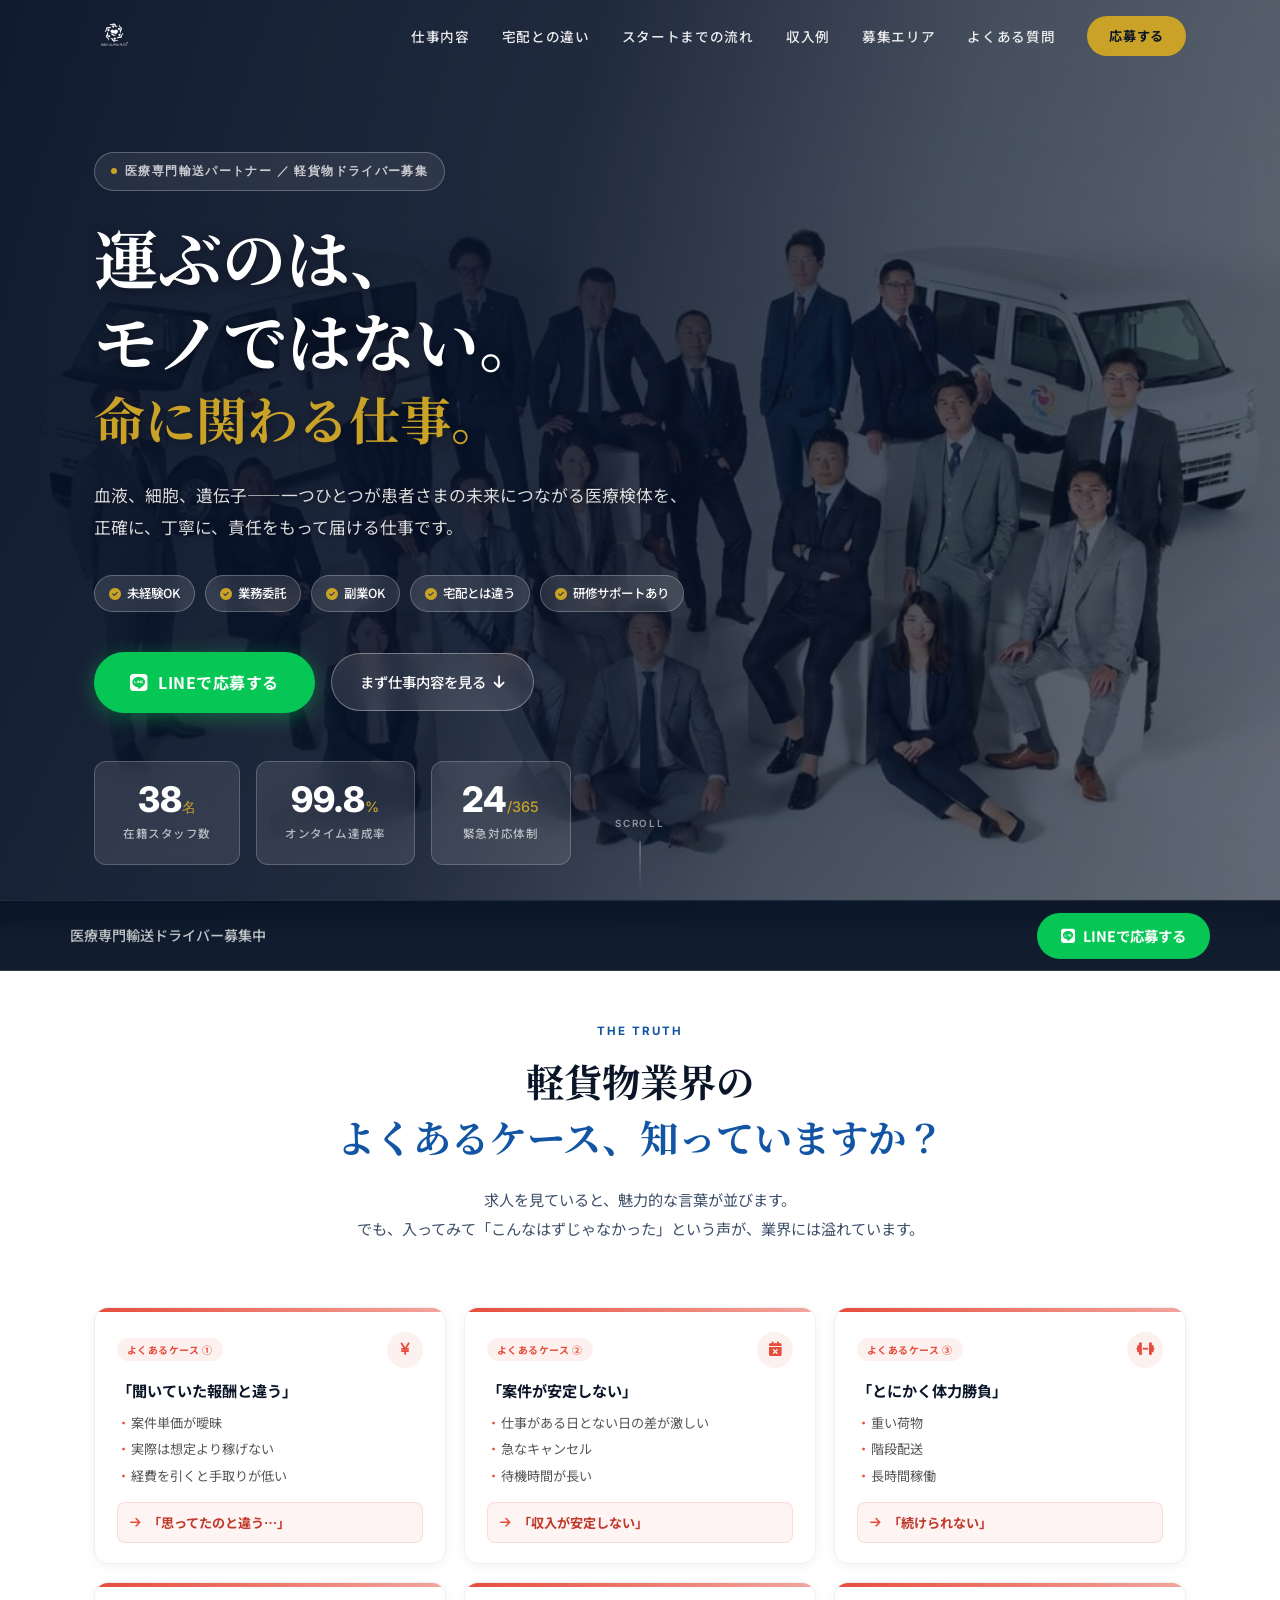
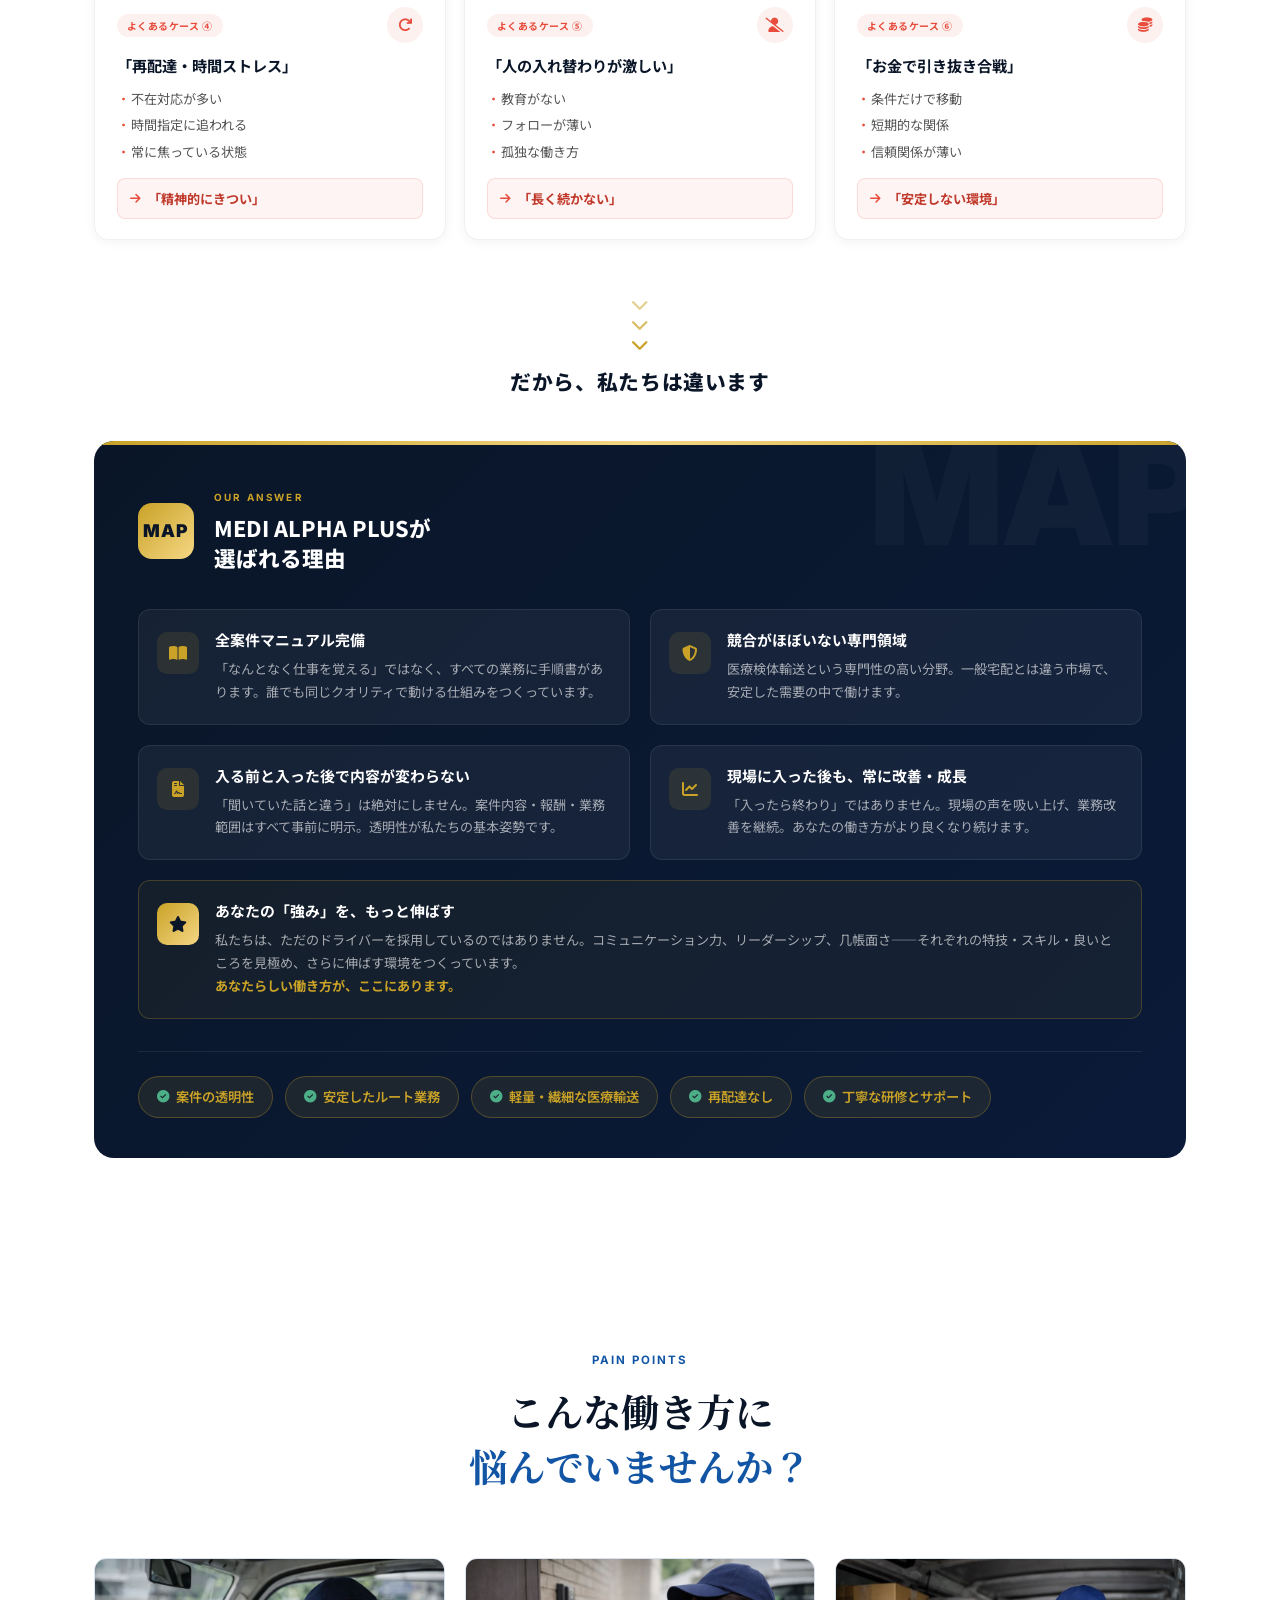
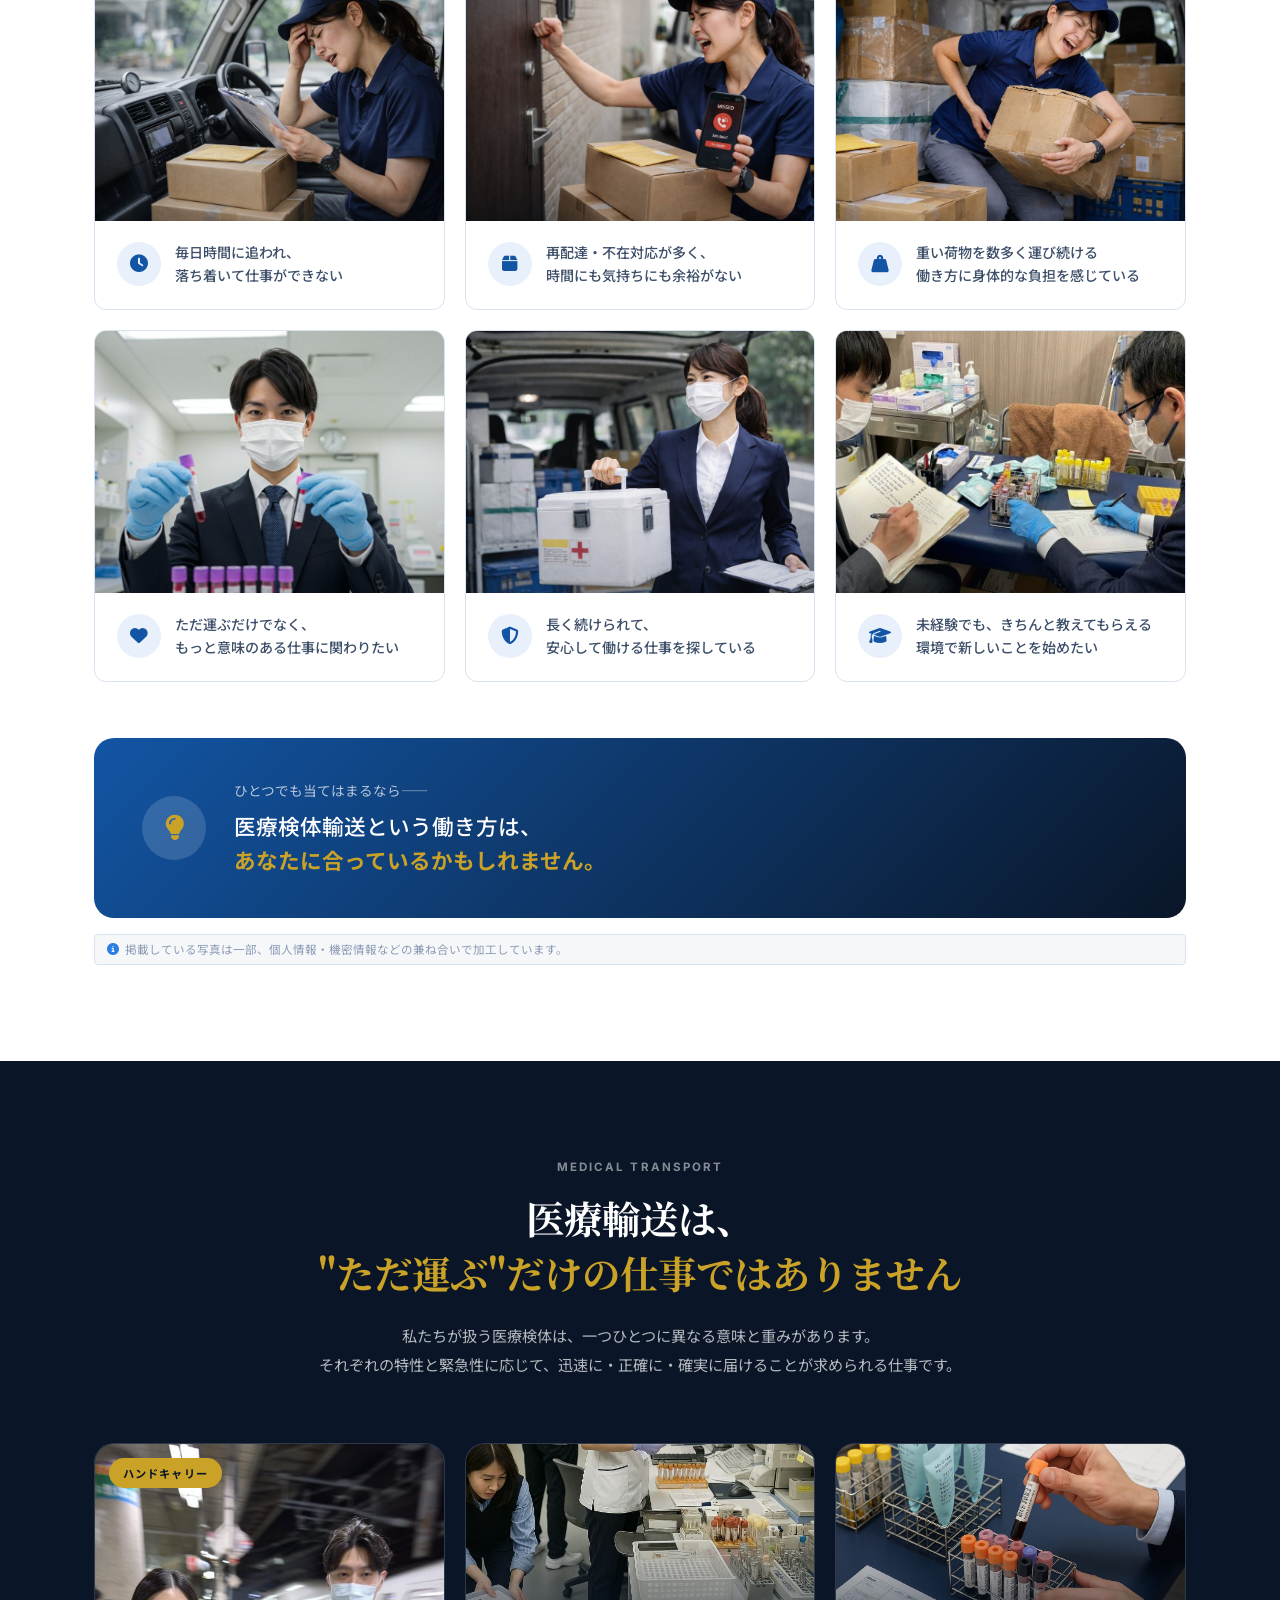
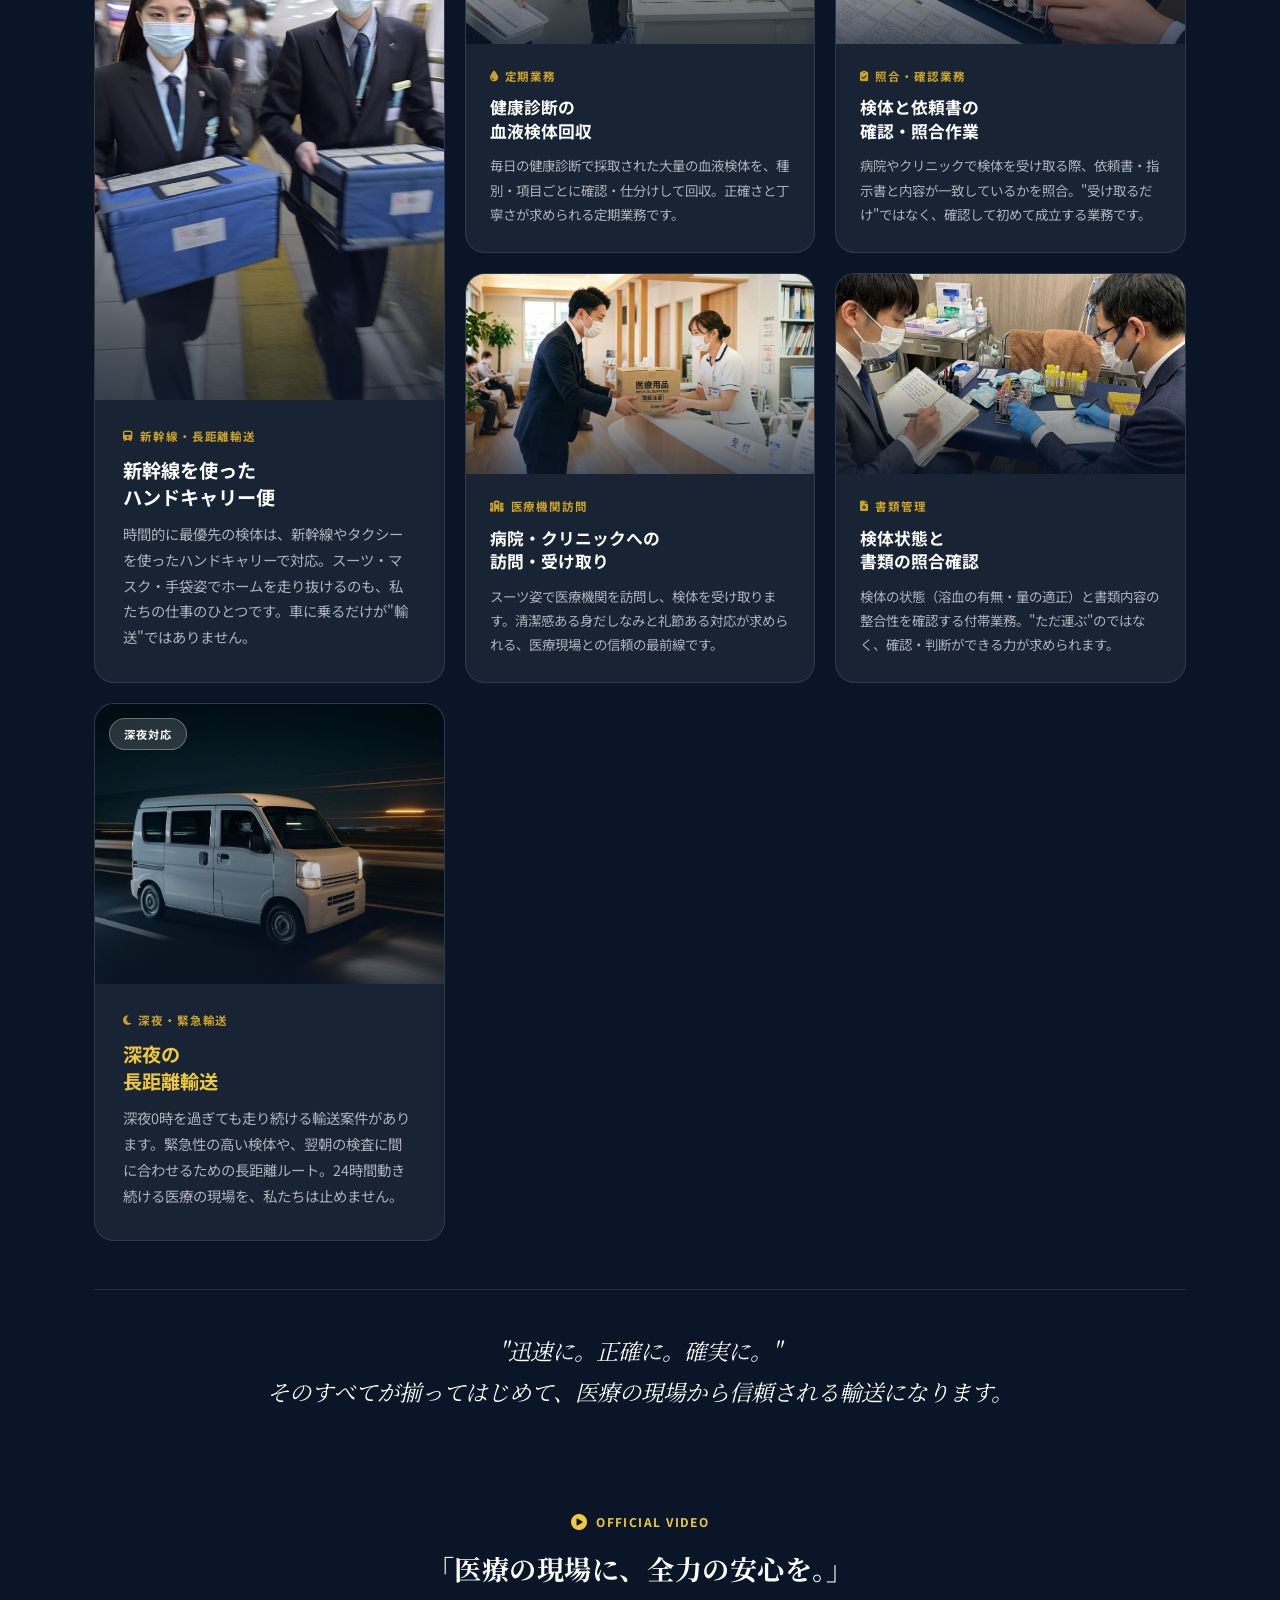
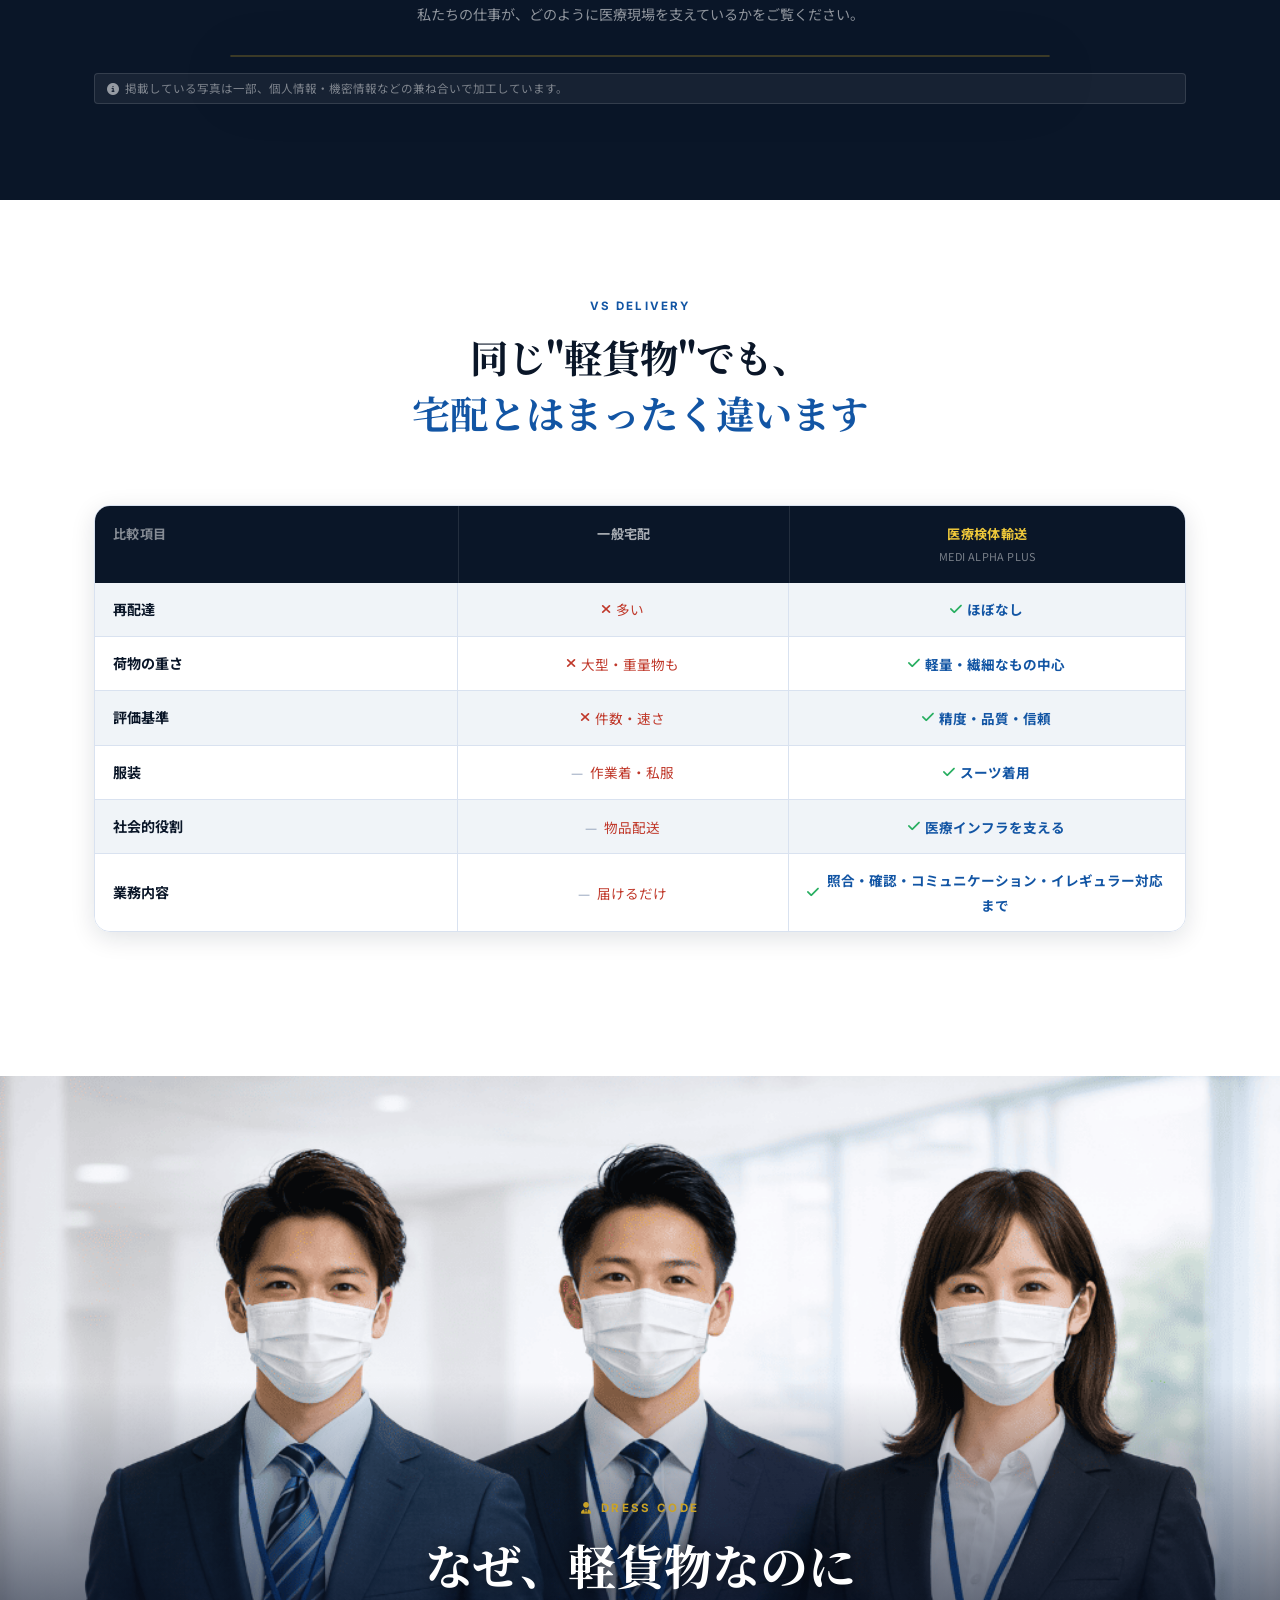
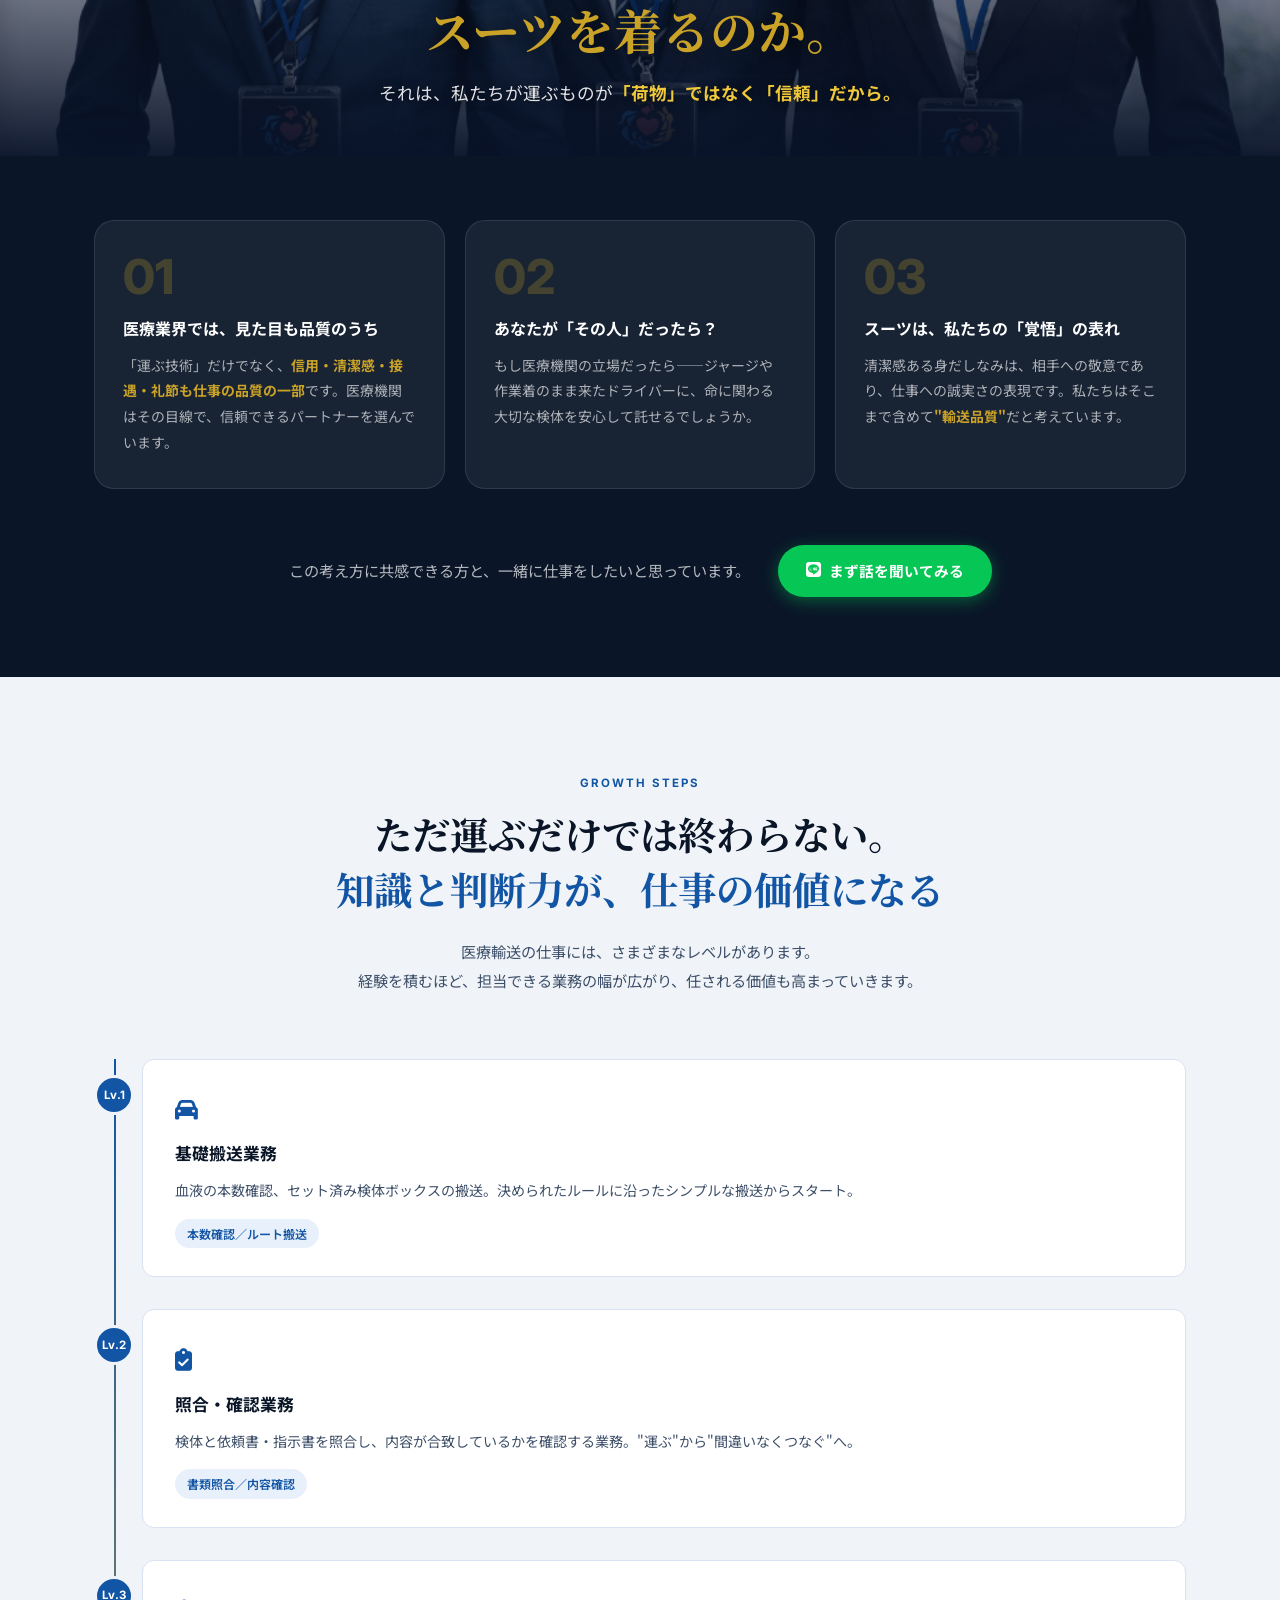
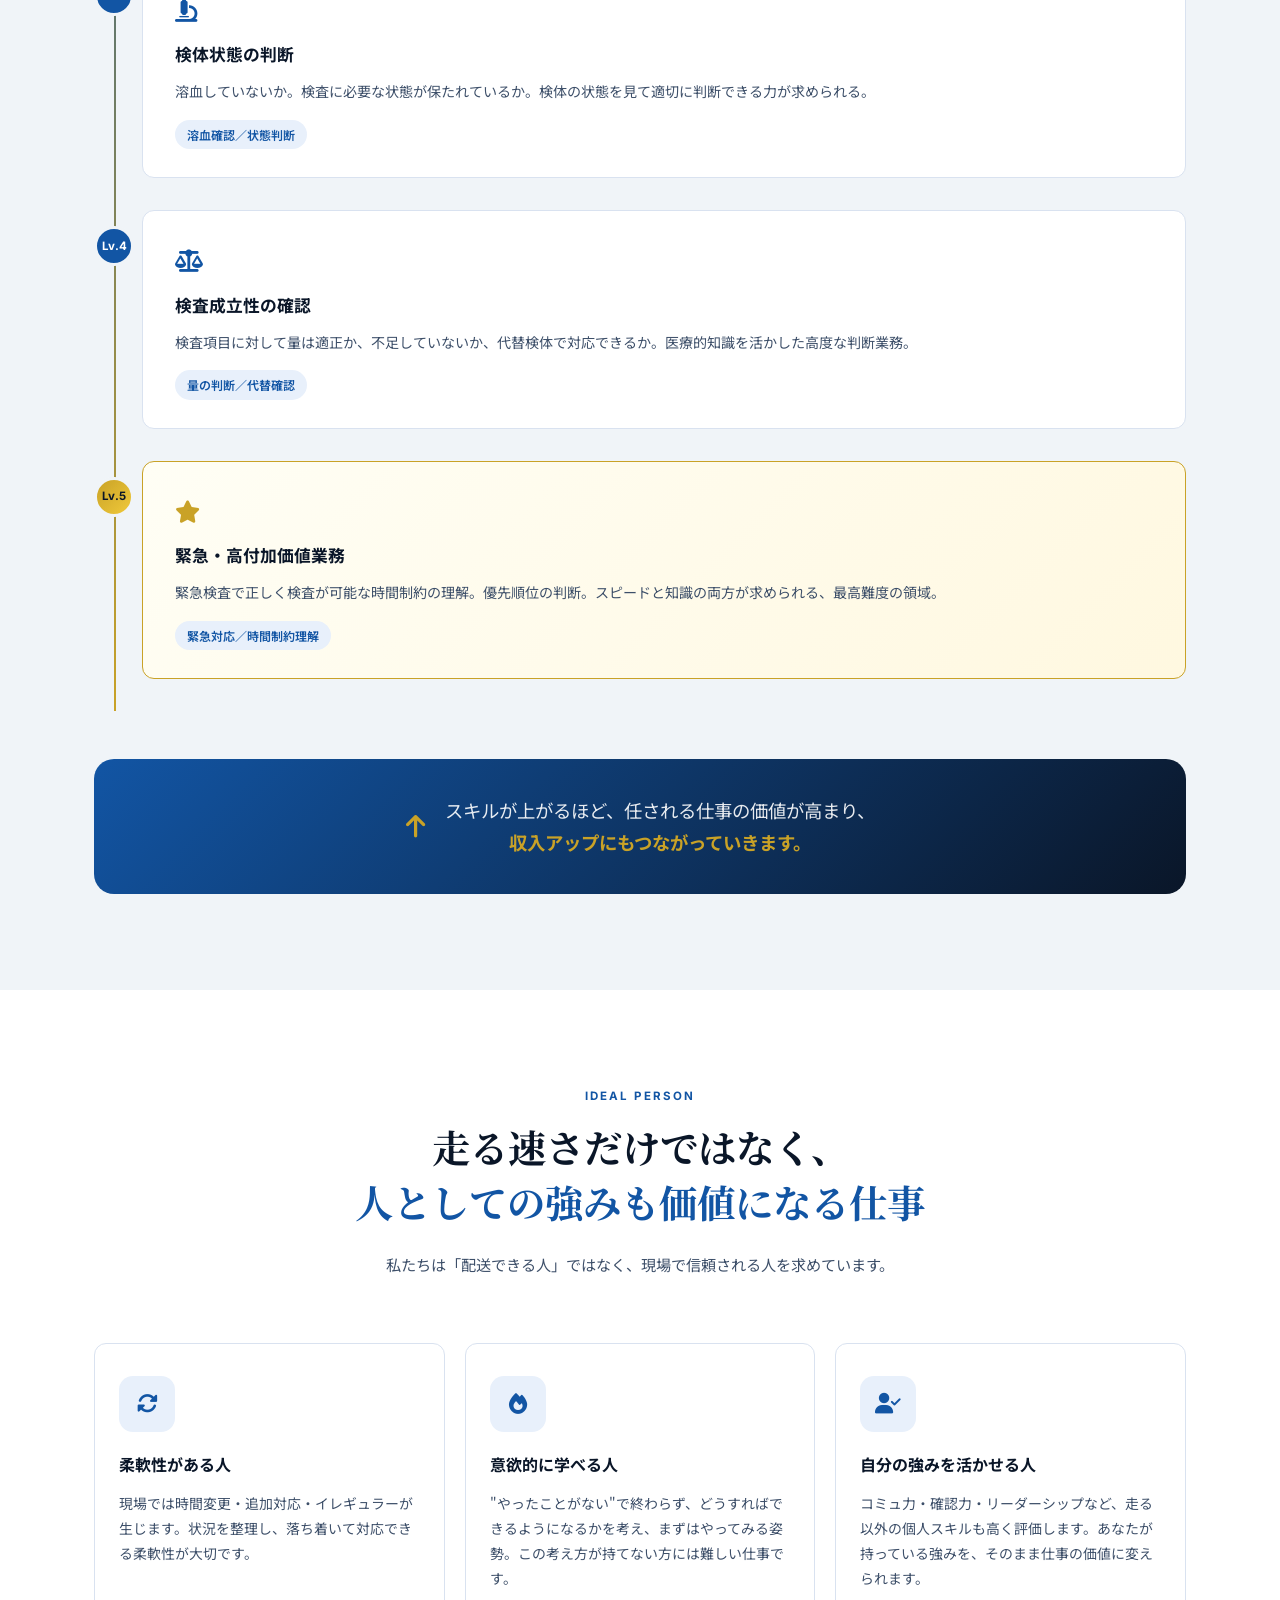
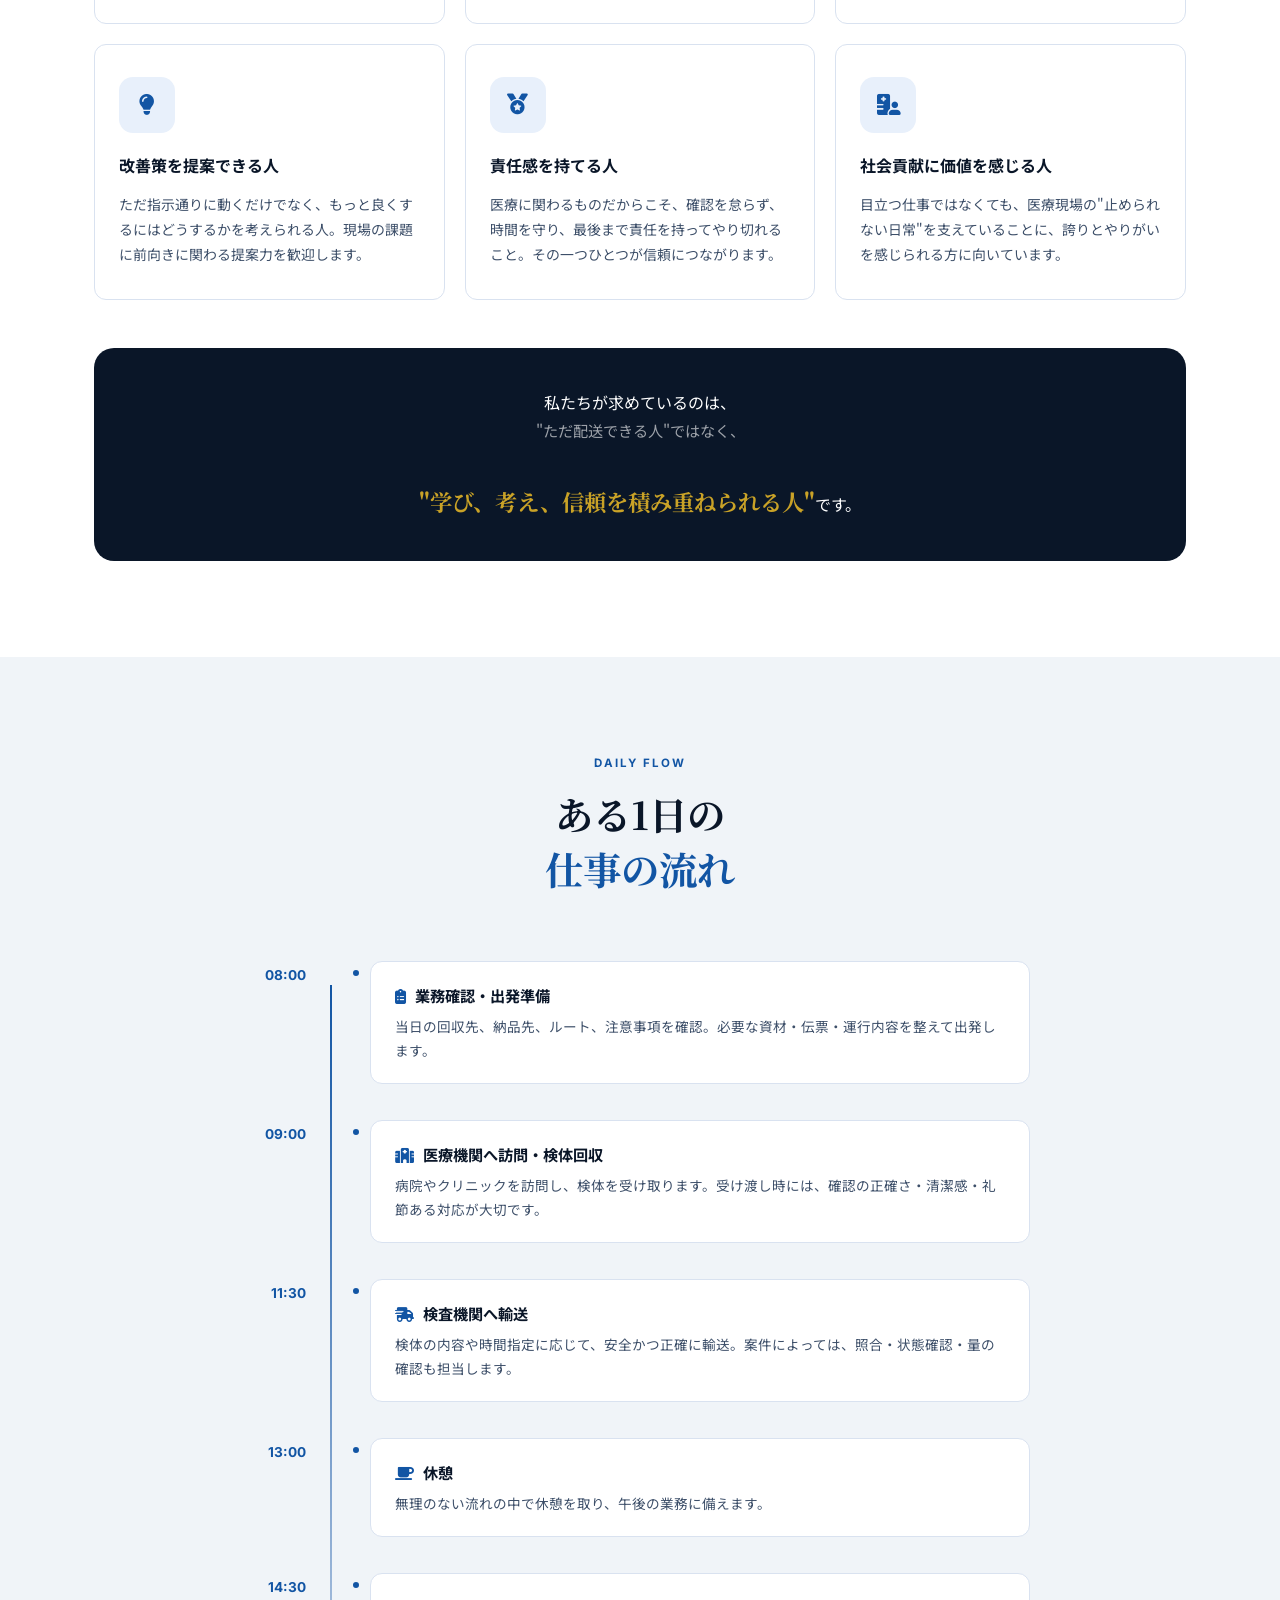
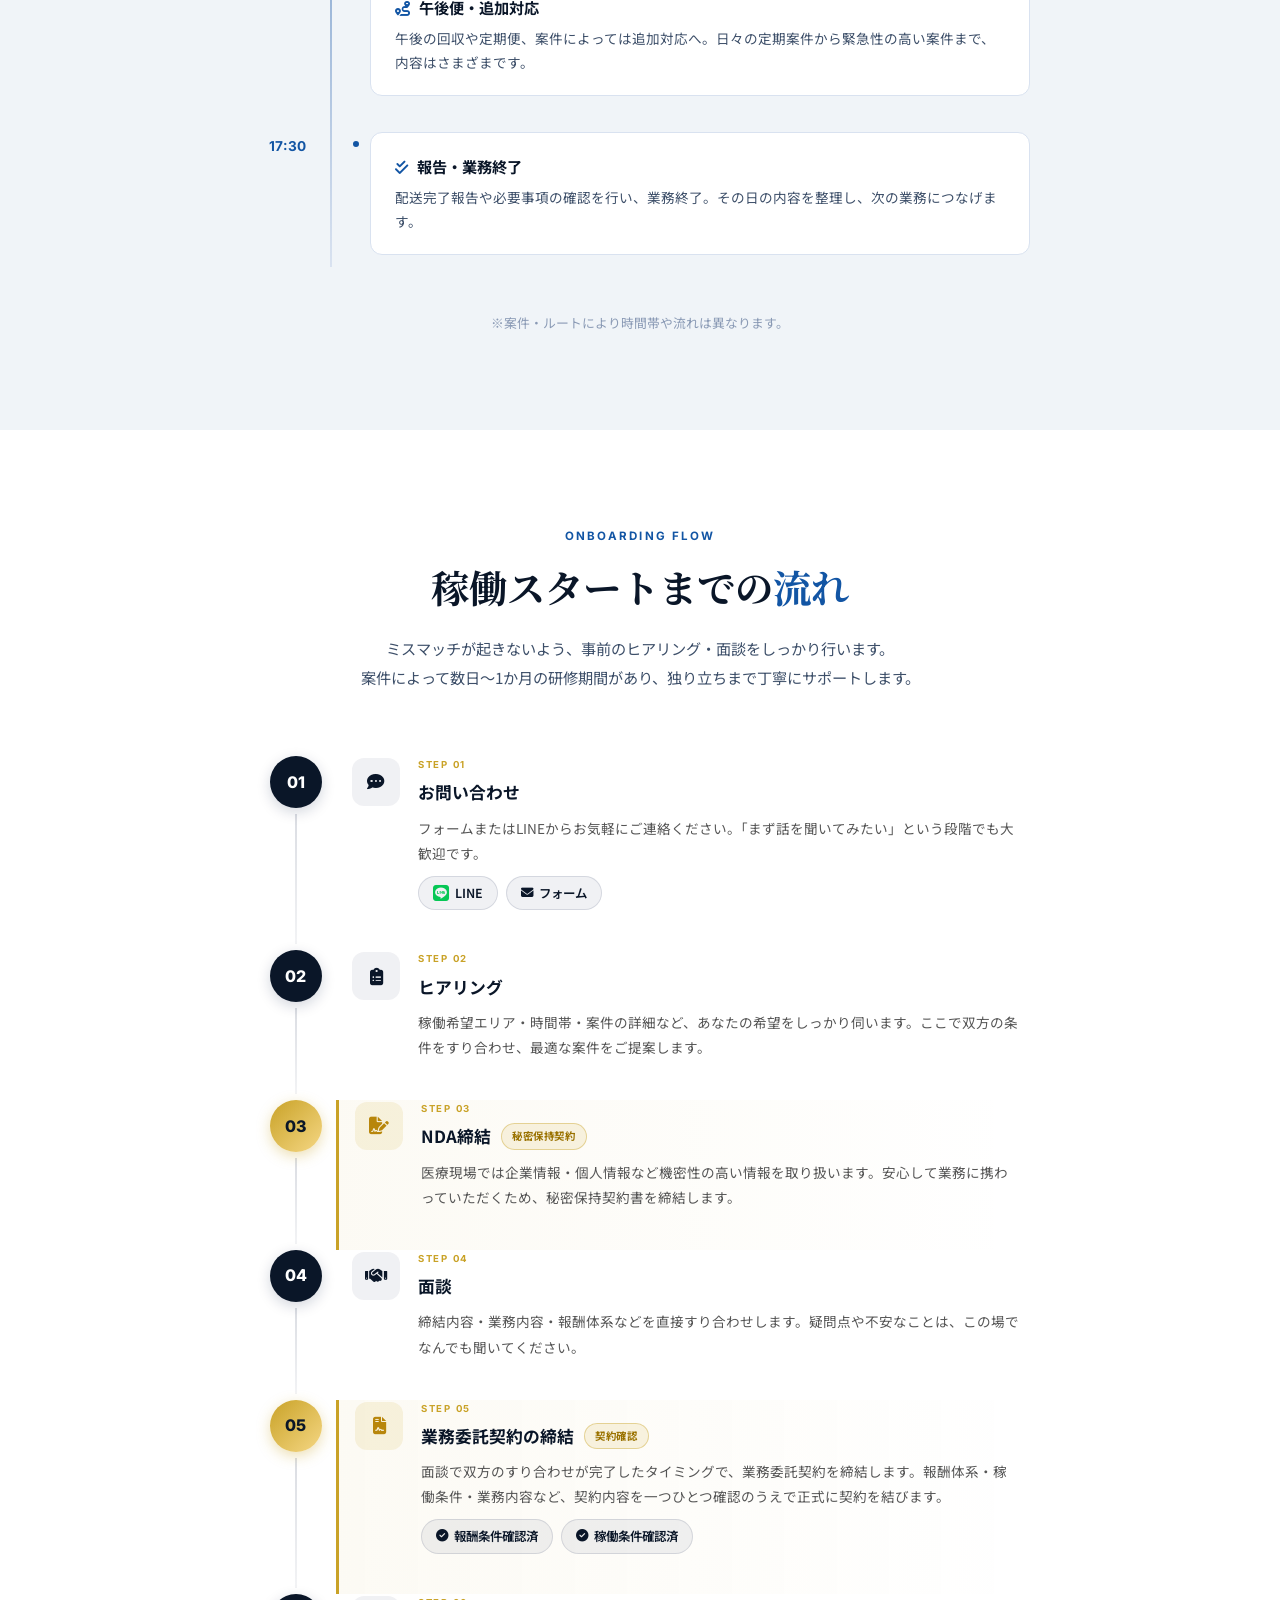
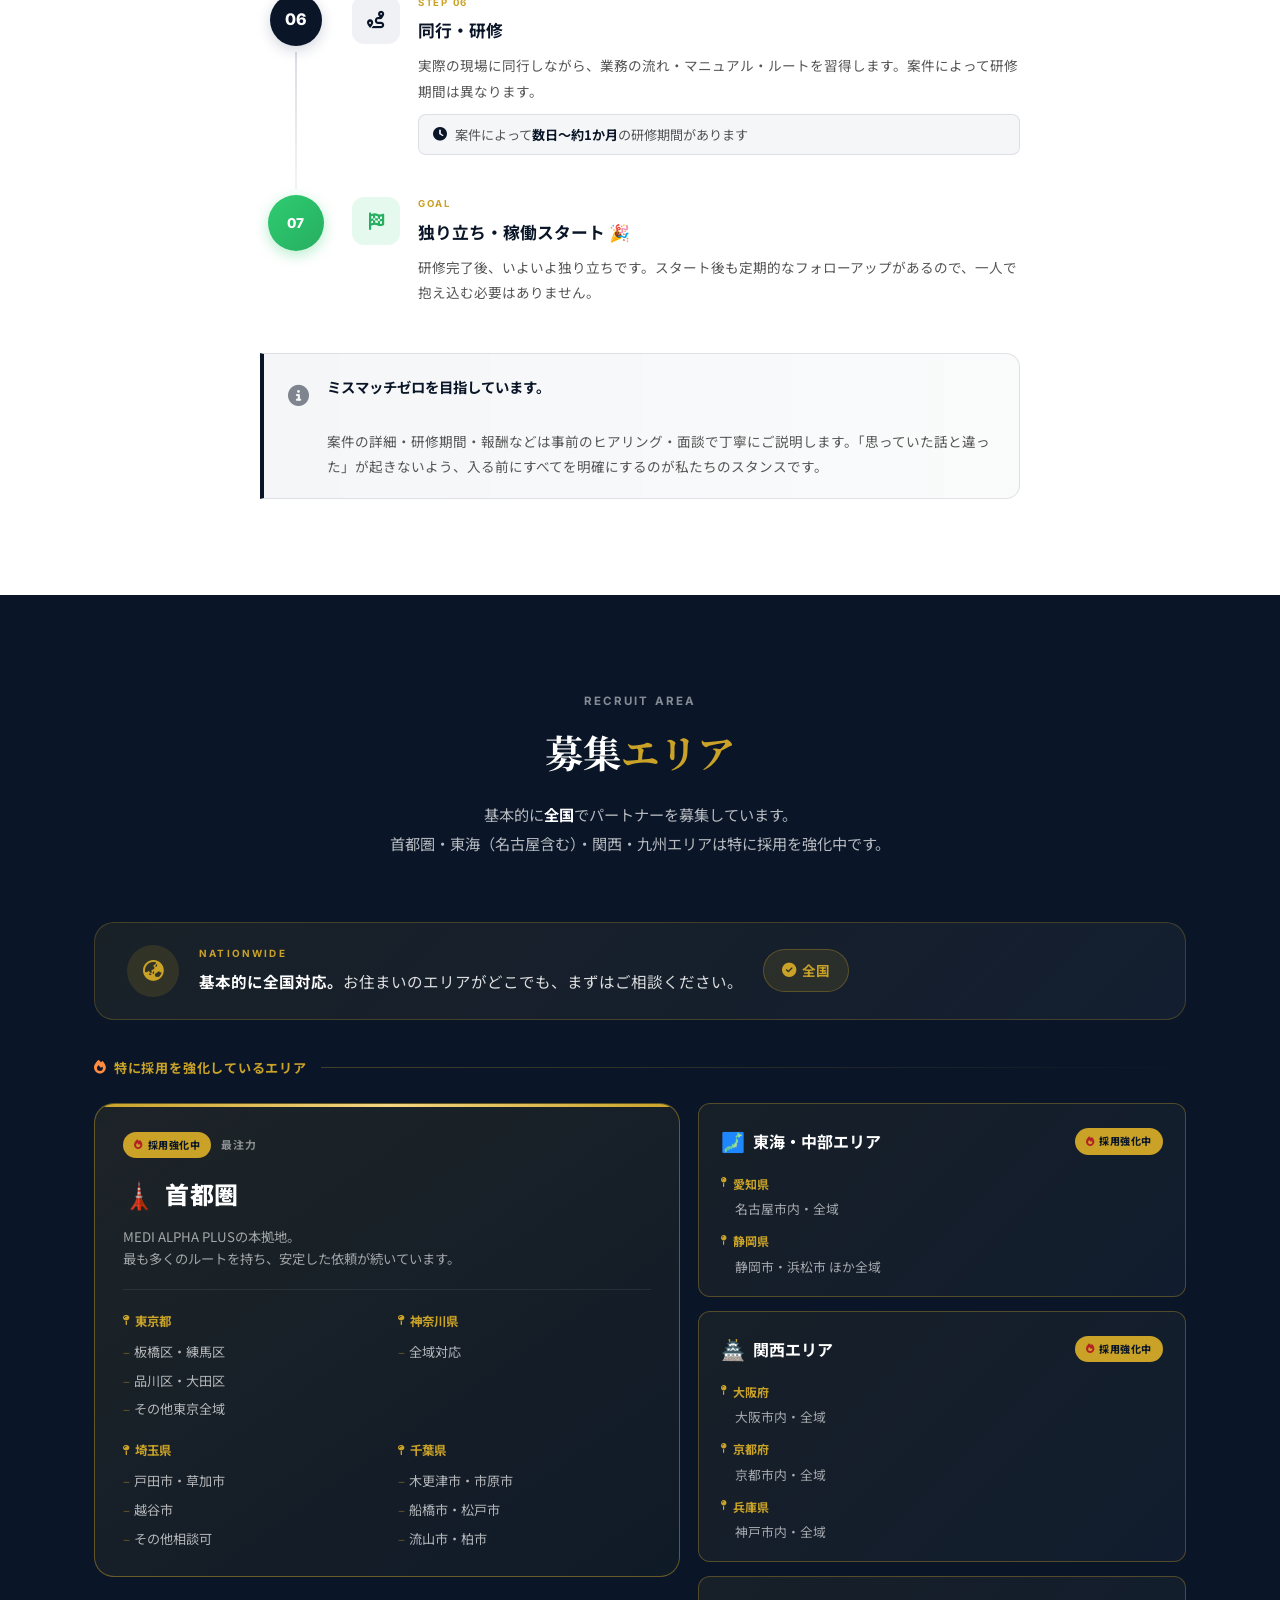
==== commit 97dc0a78: "Add files via upload" ====
--- a/index.html
+++ b/index.html
@@ -8,6 +8,22 @@
     function gtag(){dataLayer.push(arguments);}
     gtag('js', new Date());
     gtag('config', 'AW-16540234234');
+  </script>
+
+  <!-- Google Ads コンバージョン計測 -->
+  <script>
+  function gtag_report_conversion(url) {
+    var callback = function () {
+      if (typeof(url) != 'undefined') {
+        window.location = url;
+      }
+    };
+    gtag('event', 'conversion', {
+        'send_to': 'AW-16540234234/MhdjCJmNsZUcEPrj_849',
+        'event_callback': callback
+    });
+    return false;
+  }
   </script>
 
   <meta charset="UTF-8">
@@ -965,15 +981,34 @@
           </div>
         </div>
 
+        <div class="onboarding-step onboarding-step--highlight">
+          <div class="onboarding-step-left">
+            <div class="onboarding-num onboarding-num--gold">05</div>
+            <div class="onboarding-line"></div>
+          </div>
+          <div class="onboarding-step-body">
+            <div class="onboarding-icon onboarding-icon--gold"><i class="fas fa-file-contract"></i></div>
+            <div class="onboarding-content">
+              <div class="onboarding-step-label">STEP 05</div>
+              <h3>業務委託契約の締結 <span class="onboarding-badge">契約確認</span></h3>
+              <p>面談で双方のすり合わせが完了したタイミングで、業務委託契約を締結します。報酬体系・稼働条件・業務内容など、契約内容を一つひとつ確認のうえで正式に契約を結びます。</p>
+              <div class="onboarding-tags">
+                <span><i class="fas fa-check-circle"></i> 報酬条件確認済</span>
+                <span><i class="fas fa-check-circle"></i> 稼働条件確認済</span>
+              </div>
+            </div>
+          </div>
+        </div>
+
         <div class="onboarding-step">
           <div class="onboarding-step-left">
-            <div class="onboarding-num">05</div>
+            <div class="onboarding-num">06</div>
             <div class="onboarding-line"></div>
           </div>
           <div class="onboarding-step-body">
             <div class="onboarding-icon"><i class="fas fa-route"></i></div>
             <div class="onboarding-content">
-              <div class="onboarding-step-label">STEP 05</div>
+              <div class="onboarding-step-label">STEP 06</div>
               <h3>同行・研修</h3>
               <p>実際の現場に同行しながら、業務の流れ・マニュアル・ルートを習得します。案件によって研修期間は異なります。</p>
               <div class="onboarding-period-note">
@@ -986,7 +1021,7 @@
 
         <div class="onboarding-step onboarding-step--last">
           <div class="onboarding-step-left">
-            <div class="onboarding-num onboarding-num--goal">06</div>
+            <div class="onboarding-num onboarding-num--goal">07</div>
           </div>
           <div class="onboarding-step-body">
             <div class="onboarding-icon onboarding-icon--goal"><i class="fas fa-flag-checkered"></i></div>
@@ -2346,11 +2381,13 @@
         <p class="cta-sub">履歴書送付前のご相談・「自分に合うか不安」という方も、まずはお気軽にご連絡ください。</p>
 
         <div class="cta-buttons">
-          <a href="https://lin.ee/pFsiKeq" class="btn-cta-line" target="_blank" rel="noopener">
+          <a href="https://lin.ee/pFsiKeq" class="btn-cta-line" target="_blank" rel="noopener"
+             onclick="gtag_report_conversion('https://lin.ee/pFsiKeq'); return true;">
             <i class="fab fa-line"></i>
             LINEで応募する
           </a>
-          <a href="https://medialphaplus.myshopify.com/pages/%E6%8E%A1%E7%94%A8%E3%83%95%E3%82%A9%E3%83%BC%E3%83%A0" class="btn-cta-form" target="_blank" rel="noopener">
+          <a href="https://medialphaplus.myshopify.com/pages/%E6%8E%A1%E7%94%A8%E3%83%95%E3%82%A9%E3%83%BC%E3%83%A0" class="btn-cta-form" target="_blank" rel="noopener"
+             onclick="gtag_report_conversion('https://medialphaplus.myshopify.com/pages/%E6%8E%A1%E7%94%A8%E3%83%95%E3%82%A9%E3%83%BC%E3%83%A0'); return true;">
             <i class="fas fa-pen-to-square"></i>
             採用フォームから応募する
           </a>
